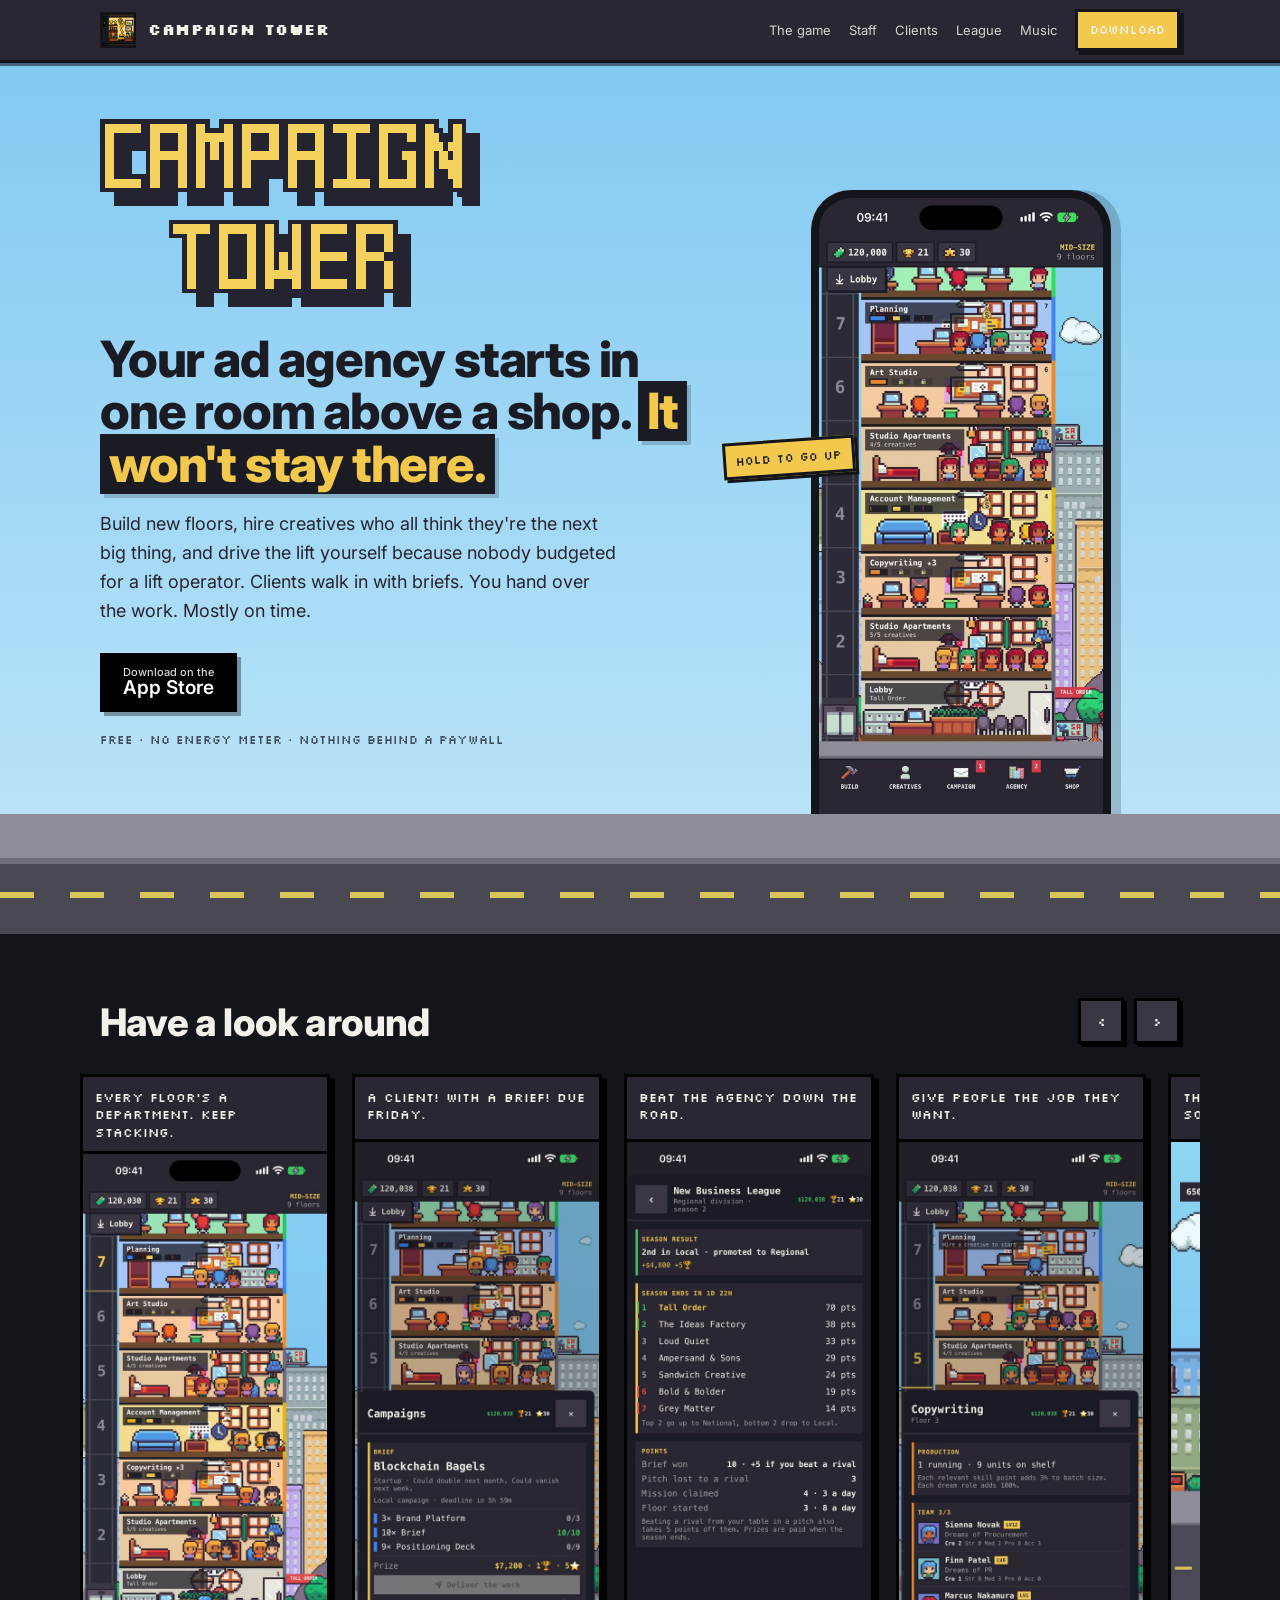
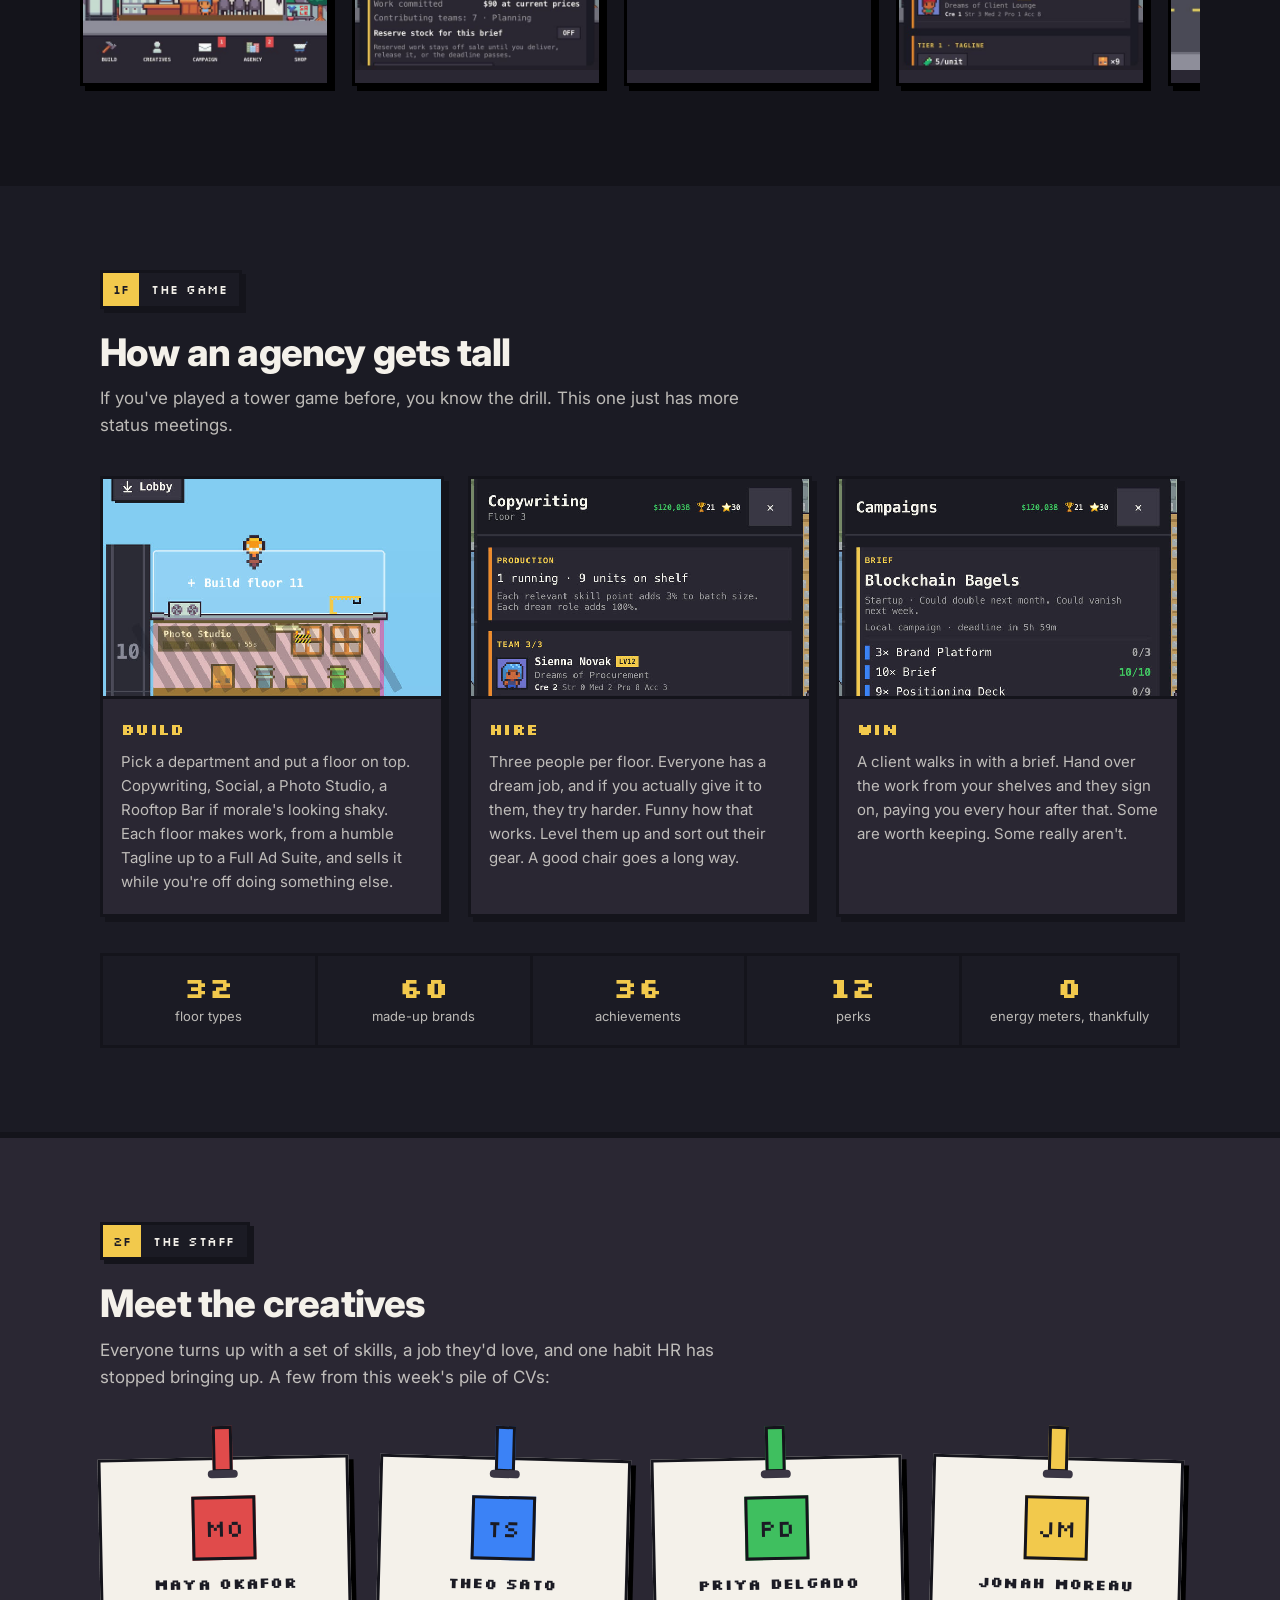
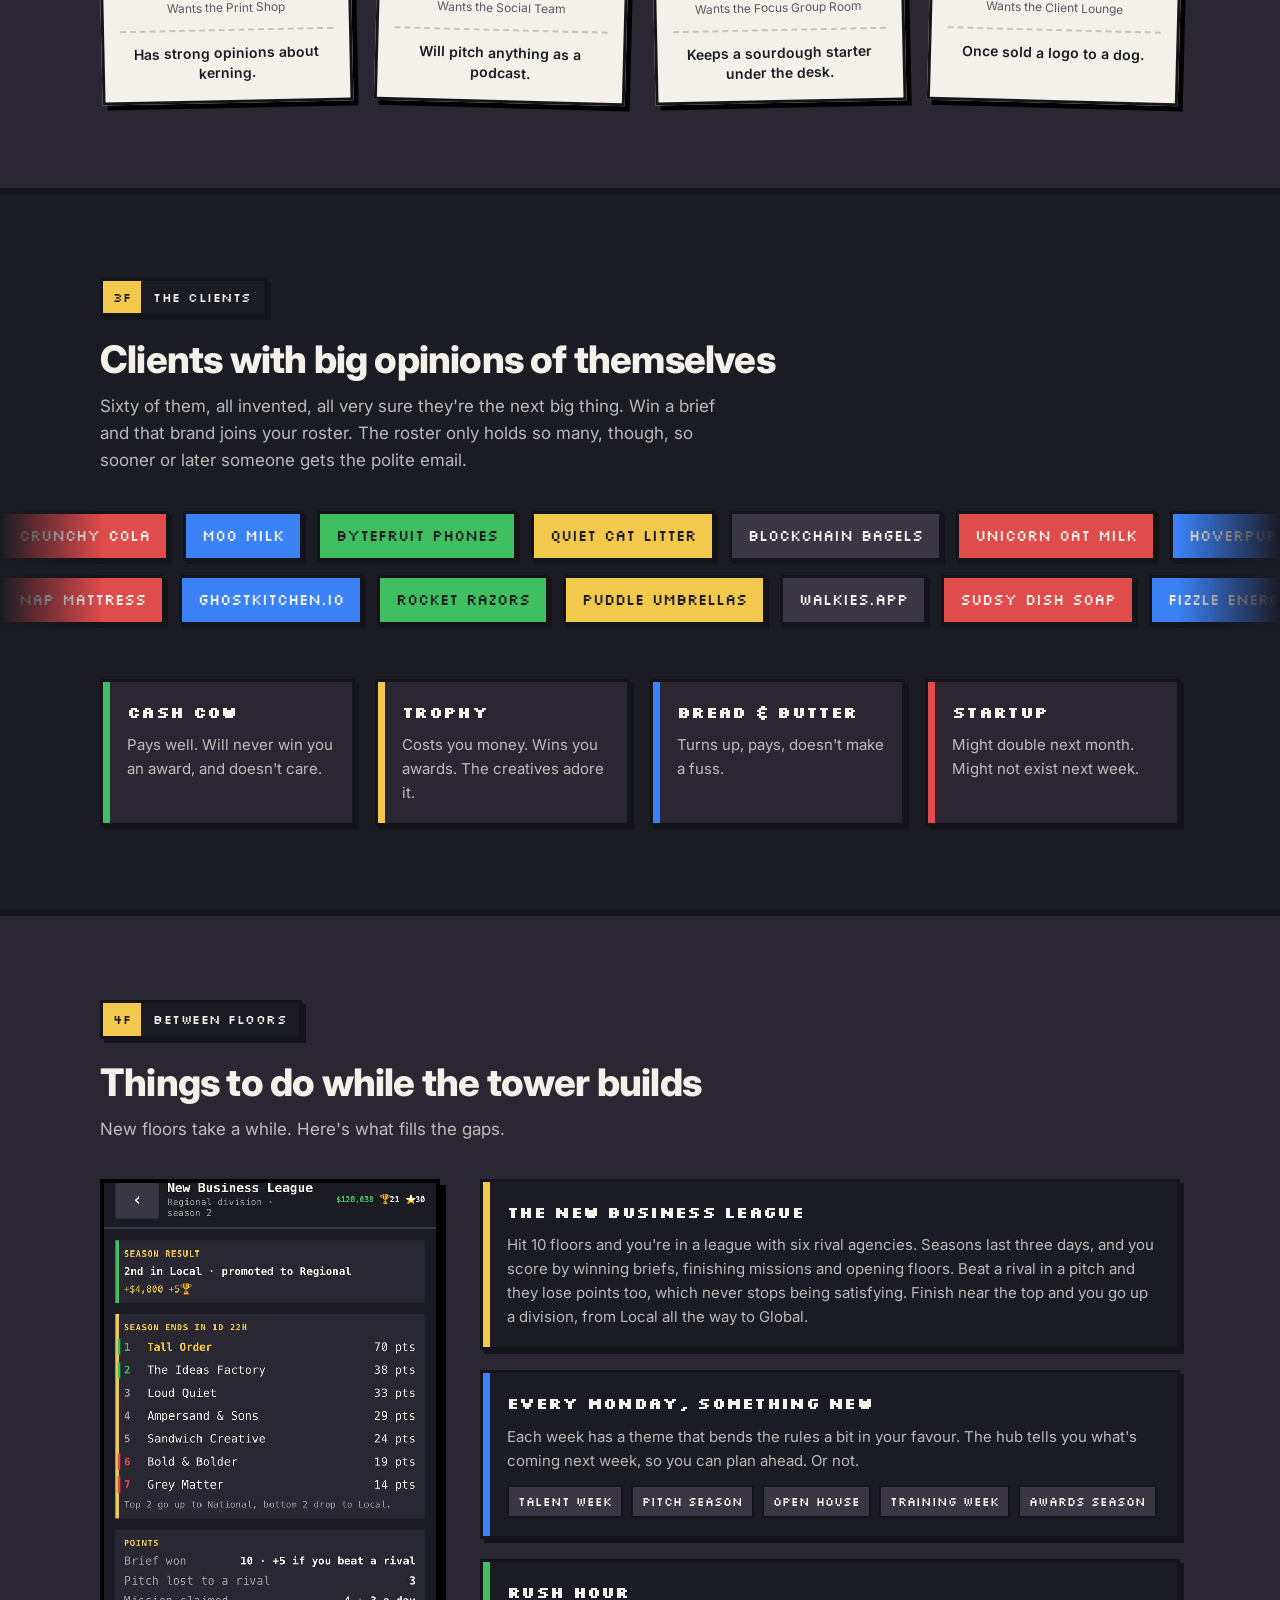
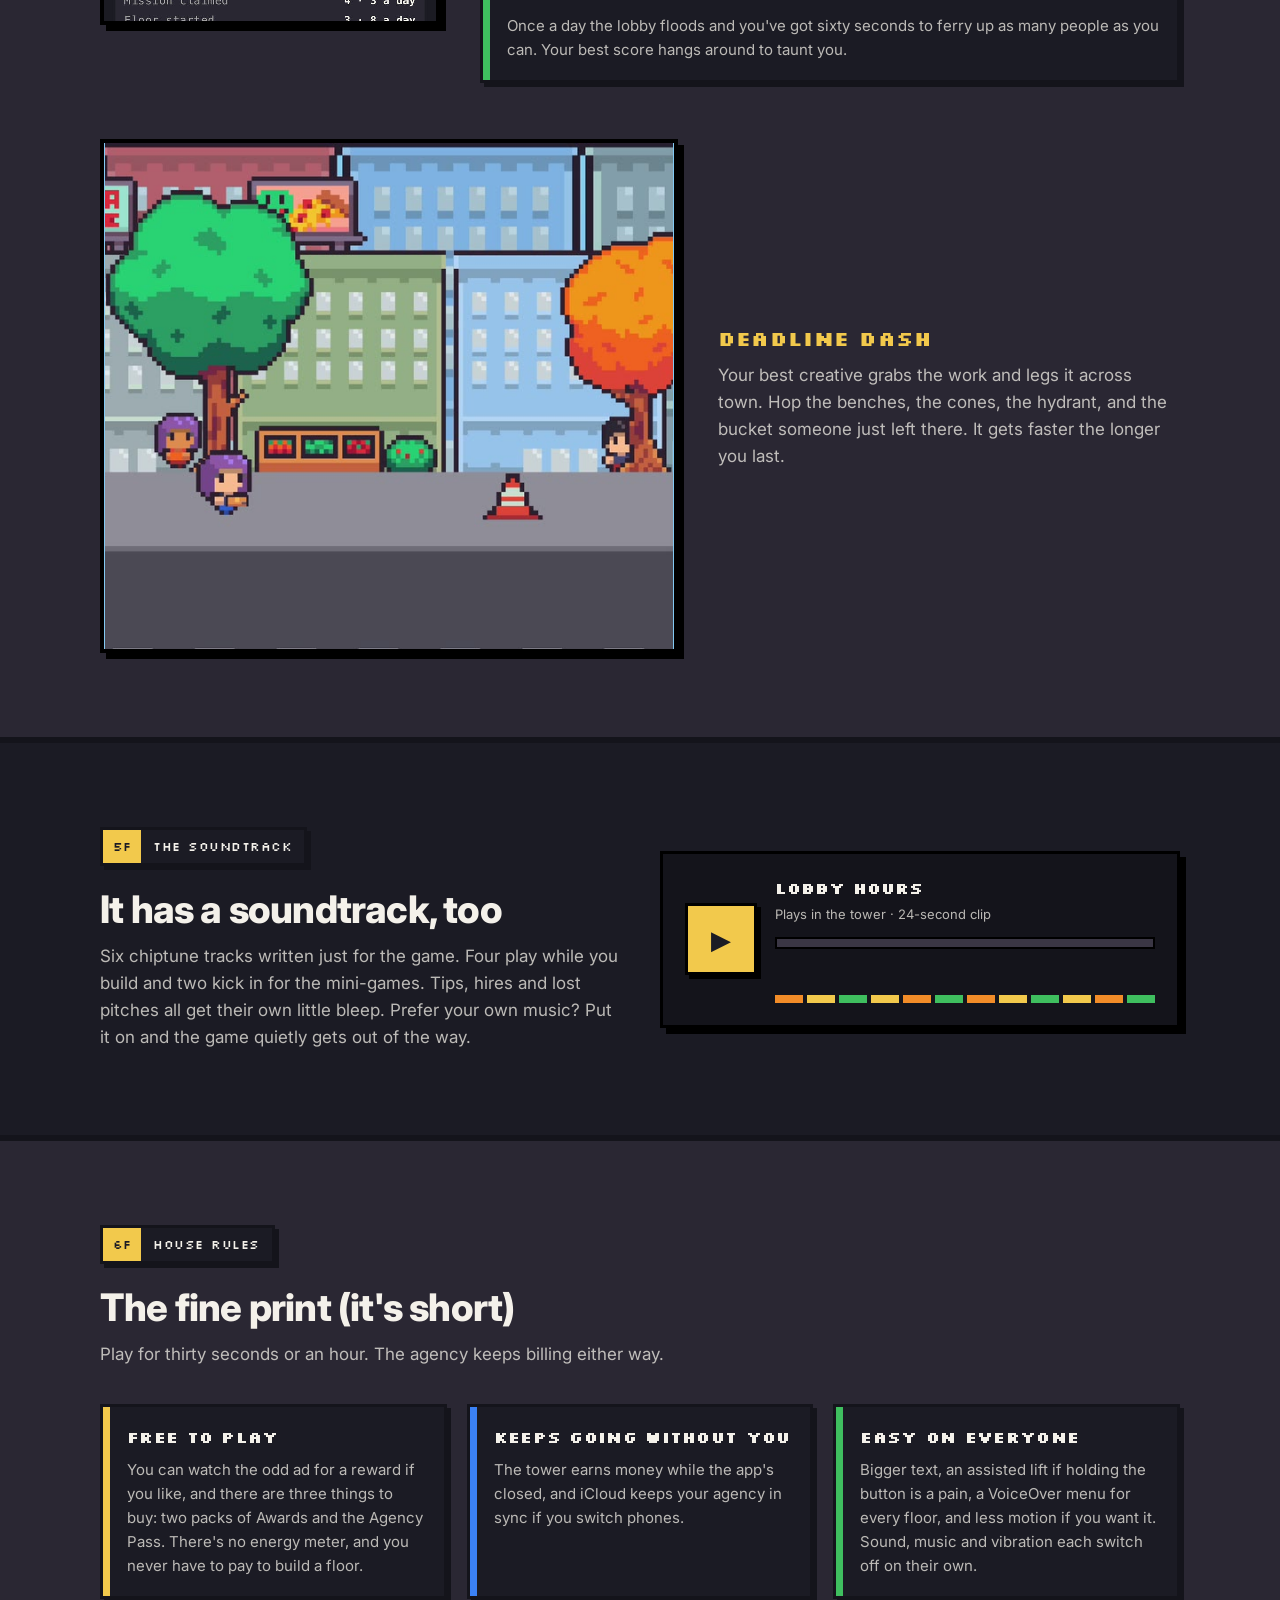
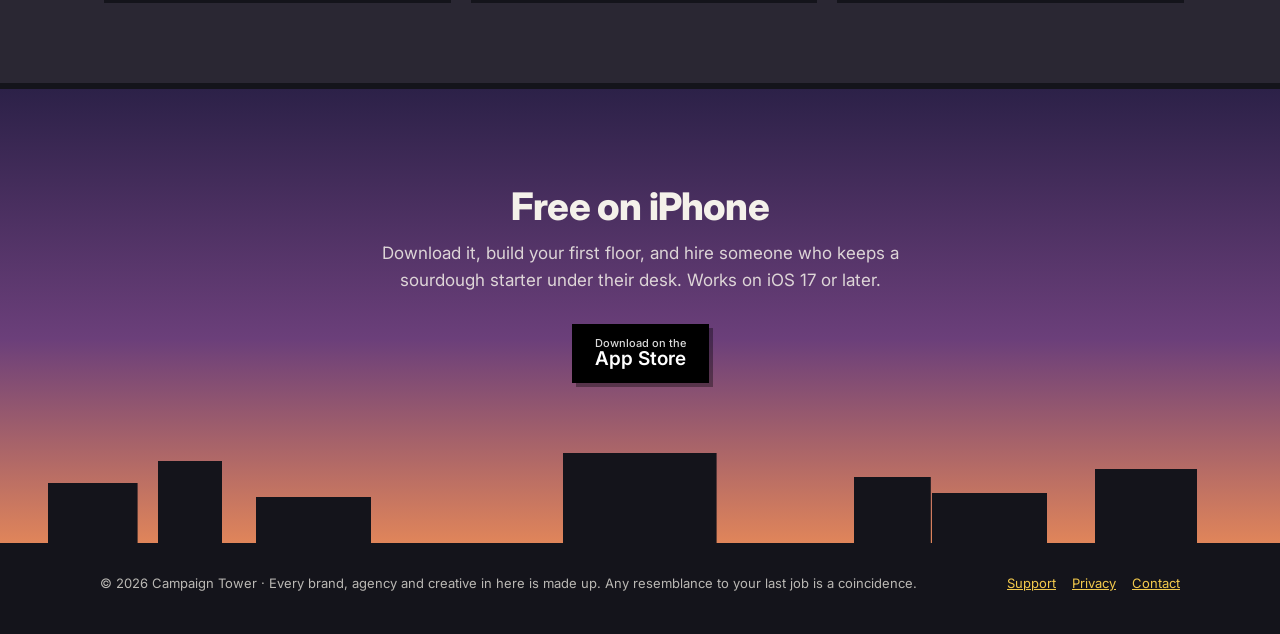
==== index.html @ 8c8f59f3 "Unstretch the League screenshot; plainer closing section Co-Authored-By: Claude Opus 5.5 <noreply@an" ====
<!doctype html>
<html lang="en">
<head>
<meta charset="utf-8">
<meta name="viewport" content="width=device-width,initial-scale=1">
<title>Campaign Tower: build an ad agency one floor at a time</title>
<meta name="description" content="A pixel-art tower game for iPhone. Build an ad agency floor by floor, hire creatives with strange habits, drive the lift yourself and win briefs from sixty made-up brands.">
<link rel="canonical" href="https://njvb.github.io/campaigntower-site/">
<meta property="og:type" content="website">
<meta property="og:url" content="https://njvb.github.io/campaigntower-site/">
<meta property="og:title" content="Campaign Tower">
<meta property="og:description" content="Your ad agency starts in one room above a shop. A pixel-art tower game for iPhone.">
<meta property="og:image" content="https://njvb.github.io/campaigntower-site/img/share.jpg">
<meta property="og:image:width" content="1200">
<meta property="og:image:height" content="630">
<meta name="twitter:card" content="summary_large_image">
<meta name="theme-color" content="#2A2733">
<link rel="icon" href="img/icon.png">
<link rel="apple-touch-icon" href="img/icon.png">
<link rel="preconnect" href="https://fonts.googleapis.com">
<link rel="preconnect" href="https://fonts.gstatic.com" crossorigin>
<link href="https://fonts.googleapis.com/css2?family=Inter:wght@400;600;700;800&family=Silkscreen:wght@400;700&display=swap" rel="stylesheet">
<link rel="stylesheet" href="style.css">
<script>
  // At launch, paste the App Store link here. Every download button uses it.
  window.APP_STORE_URL = "";
</script>
<script type="application/ld+json">
{"@context":"https://schema.org","@type":"SoftwareApplication","name":"Campaign Tower","operatingSystem":"iOS 17 or later","applicationCategory":"GameApplication","offers":{"@type":"Offer","price":"0","priceCurrency":"USD"},"description":"A pixel-art idle game about stacking a one-room startup into a global ad agency."}
</script>
</head>
<body>
<header class="bar"><div class="wrap">
  <img src="img/icon.png" alt="" width="36" height="36"><b>CAMPAIGN TOWER</b>
  <nav aria-label="Sections">
    <a href="#loop">The game</a><a href="#staff">Staff</a><a href="#clients">Clients</a><a href="#league">League</a><a href="#music">Music</a>
    <a class="btn js-store" href="#get">Download</a>
  </nav>
</div></header>

<main>
<section class="hero" aria-labelledby="hero-title">
  <div class="cloud a"></div><div class="cloud b"></div><div class="cloud c"></div>
  <div class="wrap">
    <div class="hero-top">
      <img class="wordmark px" src="img/wordmark.png" alt="Campaign Tower" width="664" height="328">
      <h1 id="hero-title">Your ad agency starts in one room above a shop. <em>It won't stay there.</em></h1>
    </div>
    <div class="phone-wrap">
      <div class="phone">
        <video src="media/lift.mp4" poster="media/lift-poster.jpg" autoplay muted loop playsinline preload="metadata" width="430" height="932" aria-label="Gameplay: a visitor rides the lift up the tower"></video>
      </div>
      <span class="tag">Hold to go up</span>
    </div>
    <div class="hero-cta">
      <p class="lead">Build new floors, hire creatives who all think they're the next big thing, and drive the lift yourself because nobody budgeted for a lift operator. Clients walk in with briefs. You hand over the work. Mostly on time.</p>
      <div class="cta">
        <a class="btn store js-store" href="#get"><small>Download on the</small><span>App Store</span></a>
      </div>
      <p class="note">Free · No energy meter · Nothing behind a paywall</p>
    </div>
  </div>
  <div class="street" aria-hidden="true"></div>
</section>

<section class="tour" aria-labelledby="tour-title">
  <div class="wrap head">
    <h2 id="tour-title">Have a look around</h2>
    <div class="arrows"><button type="button" data-dir="-1" aria-label="Previous screenshots">‹</button><button type="button" data-dir="1" aria-label="Next screenshots">›</button></div>
  </div>
  <div class="track" tabindex="0" aria-label="Screenshots">
    <figure class="card"><p>Every floor's a department. Keep stacking.</p><img src="img/shots/01-tower.jpg" alt="The tower from the lobby up, every floor busy with pixel creatives" width="540" height="1170" loading="lazy"></figure>
    <figure class="card"><p>A client! With a brief! Due Friday.</p><img src="img/shots/02-campaign.jpg" alt="A campaign brief with the work to deliver, the odds and the prize" width="540" height="1170" loading="lazy"></figure>
    <figure class="card"><p>Beat the agency down the road.</p><img src="img/shots/03-league.jpg" alt="The New Business League table, seven agencies in a three-day season" width="540" height="1170" loading="lazy"></figure>
    <figure class="card"><p>Give people the job they want.</p><img src="img/shots/04-floor.jpg" alt="A department floor and its team of three creatives" width="540" height="1170" loading="lazy"></figure>
    <figure class="card"><p>The work has to get there somehow.</p><img src="img/shots/05-dash.jpg" alt="Deadline Dash: a creative running down the high street" width="540" height="1170" loading="lazy"></figure>
    <figure class="card"><p>Something different every week.</p><img src="img/shots/06-agency.jpg" alt="The agency hub with this week's event, perks, missions and mini-games" width="540" height="1170" loading="lazy"></figure>
    <figure class="card"><p>There's always another floor.</p><img src="img/shots/07-top.jpg" alt="The top of the tower with the next floor ready to build" width="540" height="1170" loading="lazy"></figure>
  </div>
</section>

<section class="floor" id="loop" aria-labelledby="loop-title">
  <div class="wrap">
    <div class="plate"><span class="n">1F</span><span class="t">The game</span></div>
    <h2 id="loop-title">How an agency gets tall</h2>
    <p class="intro">If you've played a tower game before, you know the drill. This one just has more status meetings.</p>
    <div class="beats">
      <article class="beat"><img class="px" src="img/build.jpg" alt="The top of the tower, with floor 11 ready to build" width="640" height="570" loading="lazy"><div><h3>Build</h3><p>Pick a department and put a floor on top. Copywriting, Social, a Photo Studio, a Rooftop Bar if morale's looking shaky. Each floor makes work, from a humble Tagline up to a Full Ad Suite, and sells it while you're off doing something else.</p></div></article>
      <article class="beat"><img class="px" src="img/hire.jpg" alt="A department's team of three, each with skills and a dream role" width="640" height="616" loading="lazy"><div><h3>Hire</h3><p>Three people per floor. Everyone has a dream job, and if you actually give it to them, they try harder. Funny how that works. Level them up and sort out their gear. A good chair goes a long way.</p></div></article>
      <article class="beat"><img class="px" src="img/win.jpg" alt="A brief from Blockchain Bagels, with the units needed and the prize" width="640" height="684" loading="lazy"><div><h3>Win</h3><p>A client walks in with a brief. Hand over the work from your shelves and they sign on, paying you every hour after that. Some are worth keeping. Some really aren't.</p></div></article>
    </div>
    <div class="facts">
      <div><b>32</b><span>floor types</span></div>
      <div><b>60</b><span>made-up brands</span></div>
      <div><b>36</b><span>achievements</span></div>
      <div><b>12</b><span>perks</span></div>
      <div><b>0</b><span>energy meters, thankfully</span></div>
    </div>
  </div>
</section>

<section class="floor alt" id="staff" aria-labelledby="staff-title">
  <div class="wrap">
    <div class="plate"><span class="n">2F</span><span class="t">The staff</span></div>
    <h2 id="staff-title">Meet the creatives</h2>
    <p class="intro">Everyone turns up with a set of skills, a job they'd love, and one habit HR has stopped bringing up. A few from this week's pile of CVs:</p>
    <div class="badges">
      <article class="badge" style="--c:var(--red)"><div class="face" aria-hidden="true">MO</div><h3>Maya Okafor</h3><p class="role">Wants the Print Shop</p><p class="quirk">Has strong opinions about kerning.</p></article>
      <article class="badge" style="--c:var(--blue)"><div class="face" aria-hidden="true">TS</div><h3>Theo Sato</h3><p class="role">Wants the Social Team</p><p class="quirk">Will pitch anything as a podcast.</p></article>
      <article class="badge" style="--c:var(--green)"><div class="face" aria-hidden="true">PD</div><h3>Priya Delgado</h3><p class="role">Wants the Focus Group Room</p><p class="quirk">Keeps a sourdough starter under the desk.</p></article>
      <article class="badge" style="--c:var(--gold)"><div class="face" aria-hidden="true">JM</div><h3>Jonah Moreau</h3><p class="role">Wants the Client Lounge</p><p class="quirk">Once sold a logo to a dog.</p></article>
    </div>
  </div>
</section>

<section class="floor" id="clients" aria-labelledby="clients-title">
  <div class="wrap">
    <div class="plate"><span class="n">3F</span><span class="t">The clients</span></div>
    <h2 id="clients-title">Clients with big opinions of themselves</h2>
    <p class="intro">Sixty of them, all invented, all very sure they're the next big thing. Win a brief and that brand joins your roster. The roster only holds so many, though, so sooner or later someone gets the polite email.</p>
  </div>
  <div class="marquee" aria-hidden="true">
    <div class="row"><span>Crunchy Cola</span><span>Moo Milk</span><span>Bytefruit Phones</span><span>Quiet Cat Litter</span><span>Blockchain Bagels</span><span>Unicorn Oat Milk</span><span>Hoverpup Drones</span><span>Grandma's Gravy</span><span>Bark Bank</span><span>Thunder Burger</span><span>Wobble Jelly</span><span>Velour Yachts</span><span>Crunchy Cola</span><span>Moo Milk</span><span>Bytefruit Phones</span><span>Quiet Cat Litter</span><span>Blockchain Bagels</span><span>Unicorn Oat Milk</span><span>Hoverpup Drones</span><span>Grandma's Gravy</span><span>Bark Bank</span><span>Thunder Burger</span><span>Wobble Jelly</span><span>Velour Yachts</span></div>
    <div class="row r2"><span>Nap Mattress</span><span>Ghostkitchen.io</span><span>Rocket Razors</span><span>Puddle Umbrellas</span><span>Walkies.app</span><span>Sudsy Dish Soap</span><span>Fizzle Energy</span><span>Piggy Trust Bank</span><span>Happy Hen Eggs</span><span>Maison Mirage</span><span>Zap Batteries</span><span>Aurum Champagne</span><span>Nap Mattress</span><span>Ghostkitchen.io</span><span>Rocket Razors</span><span>Puddle Umbrellas</span><span>Walkies.app</span><span>Sudsy Dish Soap</span><span>Fizzle Energy</span><span>Piggy Trust Bank</span><span>Happy Hen Eggs</span><span>Maison Mirage</span><span>Zap Batteries</span><span>Aurum Champagne</span></div>
  </div>
  <div class="wrap">
    <div class="roster">
      <div class="panel" style="--accent:var(--green)"><h3>Cash cow</h3><p>Pays well. Will never win you an award, and doesn't care.</p></div>
      <div class="panel" style="--accent:var(--gold)"><h3>Trophy</h3><p>Costs you money. Wins you awards. The creatives adore it.</p></div>
      <div class="panel" style="--accent:var(--blue)"><h3>Bread &amp; butter</h3><p>Turns up, pays, doesn't make a fuss.</p></div>
      <div class="panel" style="--accent:var(--red)"><h3>Startup</h3><p>Might double next month. Might not exist next week.</p></div>
    </div>
  </div>
</section>

<section class="floor alt" id="league" aria-labelledby="league-title">
  <div class="wrap">
    <div class="plate"><span class="n">4F</span><span class="t">Between floors</span></div>
    <h2 id="league-title">Things to do while the tower builds</h2>
    <p class="intro">New floors take a while. Here's what fills the gaps.</p>
    <div class="split">
      <img class="shot px" src="img/league.jpg" alt="The New Business League: your agency top of a seven-agency table" width="640" height="844" loading="lazy">
      <div class="stack">
        <div class="panel" style="--accent:var(--gold)"><h3>The New Business League</h3><p>Hit 10 floors and you're in a league with six rival agencies. Seasons last three days, and you score by winning briefs, finishing missions and opening floors. Beat a rival in a pitch and they lose points too, which never stops being satisfying. Finish near the top and you go up a division, from Local all the way to Global.</p></div>
        <div class="panel" style="--accent:var(--blue)"><h3>Every Monday, something new</h3><p>Each week has a theme that bends the rules a bit in your favour. The hub tells you what's coming next week, so you can plan ahead. Or not.</p>
          <div class="chips"><span>Talent Week</span><span>Pitch Season</span><span>Open House</span><span>Training Week</span><span>Awards Season</span></div></div>
        <div class="panel" style="--accent:var(--green)"><h3>Rush Hour</h3><p>Once a day the lobby floods and you've got sixty seconds to ferry up as many people as you can. Your best score hangs around to taunt you.</p></div>
      </div>
    </div>
    <div class="dash">
      <video src="media/dash.mp4" poster="media/dash-poster.jpg" autoplay muted loop playsinline preload="none" width="640" height="570" aria-label="Deadline Dash: a creative runs down the high street, jumping obstacles"></video>
      <div>
        <h3 style="font-size:20px;color:var(--gold)">Deadline Dash</h3>
        <p class="intro" style="margin-bottom:0">Your best creative grabs the work and legs it across town. Hop the benches, the cones, the hydrant, and the bucket someone just left there. It gets faster the longer you last.</p>
      </div>
    </div>
  </div>
</section>

<section class="floor" id="music" aria-labelledby="music-title">
  <div class="wrap sound">
    <div>
      <div class="plate"><span class="n">5F</span><span class="t">The soundtrack</span></div>
      <h2 id="music-title">It has a soundtrack, too</h2>
      <p class="intro" style="margin-bottom:0">Six chiptune tracks written just for the game. Four play while you build and two kick in for the mini-games. Tips, hires and lost pitches all get their own little bleep. Prefer your own music? Put it on and the game quietly gets out of the way.</p>
    </div>
    <div class="player" id="player">
      <button class="play" type="button" aria-label="Play Lobby Hours">▶</button>
      <div class="meta">
        <b>Lobby Hours</b><small>Plays in the tower · 24-second clip</small>
        <div class="meter" aria-hidden="true"><i></i></div>
        <div class="eq" aria-hidden="true"><i></i><i></i><i></i><i></i><i></i><i></i><i></i><i></i><i></i><i></i><i></i><i></i></div>
      </div>
      <audio src="media/lobby-hours.m4a" preload="none"></audio>
    </div>
  </div>
</section>

<section class="floor alt" aria-labelledby="fair-title">
  <div class="wrap">
    <div class="plate"><span class="n">6F</span><span class="t">House rules</span></div>
    <h2 id="fair-title">The fine print (it's short)</h2>
    <p class="intro">Play for thirty seconds or an hour. The agency keeps billing either way.</p>
    <div class="promises">
      <div class="panel" style="--accent:var(--gold)"><h3>Free to play</h3><p>You can watch the odd ad for a reward if you like, and there are three things to buy: two packs of Awards and the Agency Pass. There's no energy meter, and you never have to pay to build a floor.</p></div>
      <div class="panel" style="--accent:var(--blue)"><h3>Keeps going without you</h3><p>The tower earns money while the app's closed, and iCloud keeps your agency in sync if you switch phones.</p></div>
      <div class="panel" style="--accent:var(--green)"><h3>Easy on everyone</h3><p>Bigger text, an assisted lift if holding the button is a pain, a VoiceOver menu for every floor, and less motion if you want it. Sound, music and vibration each switch off on their own.</p></div>
    </div>
  </div>
</section>

<section class="rooftop" id="get" aria-labelledby="get-title">
  <div class="wrap">
    <h2 id="get-title">Free on iPhone</h2>
    <p>Download it, build your first floor, and hire someone who keeps a sourdough starter under their desk. Works on iOS 17 or later.</p>
    <a class="btn store js-store" href="#get"><small>Download on the</small><span>App Store</span></a>
  </div>
  <div class="skyline" aria-hidden="true"></div>
</section>
</main>

<footer><div class="wrap">
  <span>© <span id="y"></span> Campaign Tower · Every brand, agency and creative in here is made up. Any resemblance to your last job is a coincidence.</span>
  <nav><a href="support.html">Support</a><a href="privacy.html">Privacy</a><a href="mailto:njvanderbyl@gmail.com">Contact</a></nav>
</div></footer>

<script>
document.getElementById('y').textContent = new Date().getFullYear();
if (window.APP_STORE_URL) document.querySelectorAll('.js-store').forEach(a => { a.href = window.APP_STORE_URL; });

// Screenshot carousel arrows
const track = document.querySelector('.track');
document.querySelectorAll('.arrows button').forEach(b => b.addEventListener('click', () => {
  track.scrollBy({ left: Number(b.dataset.dir) * 272 * 2, behavior: 'smooth' });
}));

// Respect reduced motion: no autoplaying video
if (matchMedia('(prefers-reduced-motion: reduce)').matches) {
  document.querySelectorAll('video[autoplay]').forEach(v => { v.removeAttribute('autoplay'); v.pause(); v.controls = true; });
}

// Soundtrack preview
const player = document.getElementById('player');
const audio = player.querySelector('audio');
const btn = player.querySelector('.play');
const bar = player.querySelector('.meter i');
btn.addEventListener('click', () => { audio.paused ? audio.play() : audio.pause(); });
audio.addEventListener('play', () => { player.classList.add('playing'); btn.textContent = '❚❚'; btn.setAttribute('aria-label', 'Pause Lobby Hours'); });
audio.addEventListener('pause', () => { player.classList.remove('playing'); btn.textContent = '▶'; btn.setAttribute('aria-label', 'Play Lobby Hours'); });
audio.addEventListener('ended', () => { bar.style.width = '0'; });
audio.addEventListener('timeupdate', () => { bar.style.width = (audio.currentTime / (audio.duration || 24) * 100) + '%'; });
</script>
</body>
</html>
---- style.css ----
:root{
  --ink:#1B1B24;--ink2:#14141B;--plate:#2A2733;--plate2:#3A3644;--paper:#F4F1EA;--muted:rgba(244,241,234,.74);
  --gold:#F2C94C;--green:#3FBF5F;--red:#E04B4B;--blue:#3B82F6;--orange:#F28C28;--purple:#8B5CF6;--tan:#C89B6A;
  --sky:#82C9F2;--sky2:#C2E7FA;--pave:#8E8C98;--kerb:#6E6E7A;--road:#494853;
  --pixel:"Silkscreen",ui-monospace,Menlo,monospace;
  --sans:"Inter",system-ui,-apple-system,"Segoe UI",Roboto,sans-serif;
}
*{box-sizing:border-box;margin:0;padding:0}
html{scroll-behavior:smooth;scroll-padding-top:70px}
body{font-family:var(--sans);background:var(--ink);color:var(--paper);line-height:1.6;-webkit-font-smoothing:antialiased}
a{color:var(--gold)}
img,video{max-width:100%;height:auto;display:block}
.px{image-rendering:pixelated;image-rendering:crisp-edges}
.wrap{max-width:1120px;margin:0 auto;padding:0 20px}
.sr{position:absolute;width:1px;height:1px;overflow:hidden;clip:rect(0 0 0 0)}

/* Header (shared with privacy/support) */
.bar{position:sticky;top:0;z-index:20;background:var(--plate);border-bottom:3px solid var(--ink2);box-shadow:0 3px 0 rgba(0,0,0,.5)}
.bar .wrap{display:flex;align-items:center;gap:12px;height:60px}
.bar img{width:36px;height:36px;border:2px solid var(--ink2)}
.bar b{font-family:var(--pixel);font-size:15px;letter-spacing:.5px;white-space:nowrap}
.bar nav{margin-left:auto;display:flex;align-items:center;gap:18px;font-size:13px}
.bar nav a{color:var(--paper);text-decoration:none;opacity:.85}.bar nav a:hover{opacity:1;color:var(--gold)}
.bar nav .btn{opacity:1;padding:8px 12px;font-size:12px}

/* Buttons */
.btn{display:inline-flex;align-items:center;gap:10px;font-family:var(--pixel);font-size:15px;color:var(--ink);background:var(--gold);padding:14px 20px;border:3px solid var(--ink2);box-shadow:4px 4px 0 var(--ink2);text-decoration:none;transition:transform .08s,box-shadow .08s;cursor:pointer}
.btn:hover{transform:translate(2px,2px);box-shadow:2px 2px 0 var(--ink2)}
.btn:focus-visible{outline:3px solid var(--paper);outline-offset:3px}
.btn.store{background:#000;color:#fff;font-family:var(--sans);font-weight:600;font-size:15px;line-height:1.1;flex-direction:column;align-items:flex-start;gap:0;padding:10px 20px;border-color:#000;box-shadow:4px 4px 0 rgba(0,0,0,.35)}
.btn.store small{font-size:11px;font-weight:500;opacity:.85}
.btn.store span{font-size:19px}

/* Hero */
.hero{padding:0;position:relative;overflow:hidden;background:linear-gradient(180deg,var(--sky) 0%,var(--sky2) 100%);color:var(--ink)}
.hero .wrap{position:relative;z-index:2;display:grid;grid-template-columns:1.15fr .85fr;grid-template-areas:"top phone" "cta phone";column-gap:48px;align-items:end;padding-top:56px}
.hero-top{grid-area:top;align-self:end}
.hero-cta{grid-area:cta;align-self:start;padding-bottom:64px}
.hero .phone-wrap{grid-area:phone;align-self:end}
.wordmark{width:min(380px,82%);height:auto;margin:0 0 26px}
.hero h1{font-family:var(--sans);font-weight:800;font-size:clamp(30px,4.4vw,50px);line-height:1.05;letter-spacing:-1.2px}
.hero h1 em{font-style:normal;-webkit-box-decoration-break:clone;box-decoration-break:clone;background:var(--ink);color:var(--gold);padding:0 .18em;box-shadow:4px 4px 0 rgba(0,0,0,.18)}
.hero .lead{font-size:18px;margin:20px 0 28px;max-width:520px;color:#26252f}
.hero .cta{display:flex;gap:14px;flex-wrap:wrap;align-items:center}
.hero .note{font-family:var(--pixel);font-size:12px;margin-top:18px;color:rgba(27,27,36,.75)}
.phone{width:300px;margin:0 auto;border:8px solid var(--ink2);border-bottom:none;border-radius:40px 40px 0 0;overflow:hidden;background:#000;box-shadow:10px 0 0 rgba(0,0,0,.18)}
.phone video{width:100%;height:auto;aspect-ratio:430/932}
.phone-wrap{position:relative}
.phone-wrap .tag{position:absolute;left:-18px;top:40%;font-family:var(--pixel);font-size:12px;background:var(--gold);border:3px solid var(--ink2);padding:6px 10px;box-shadow:3px 3px 0 var(--ink2);transform:rotate(-4deg)}
.street{position:relative;z-index:1;height:120px;background:var(--road)}
.street::before{content:"";position:absolute;left:0;right:0;top:0;height:44px;background:var(--pave);border-bottom:6px solid var(--kerb)}
.street::after{content:"";position:absolute;left:0;right:0;top:78px;height:6px;background:repeating-linear-gradient(90deg,#D9C65A 0 34px,transparent 34px 70px)}
/* Pixel clouds: drawn here, not cut from the game */
.cloud{position:absolute;z-index:1;width:12px;height:12px;background:transparent;opacity:.95;animation:drift linear infinite}
.cloud::before{content:"";position:absolute;width:12px;height:12px;background:#fff;box-shadow:
 24px 0 #fff,36px 0 #fff,48px 0 #fff,60px 0 #fff,
 12px 12px #fff,24px 12px #fff,36px 12px #fff,48px 12px #fff,60px 12px #fff,72px 12px #fff,84px 12px #fff,
 0 24px #fff,12px 24px #fff,24px 24px #fff,36px 24px #fff,48px 24px #fff,60px 24px #fff,72px 24px #fff,84px 24px #fff,96px 24px #fff,108px 24px #fff,
 12px 36px #dff1fb,24px 36px #dff1fb,36px 36px #dff1fb,48px 36px #dff1fb,60px 36px #dff1fb,72px 36px #dff1fb,84px 36px #dff1fb,96px 36px #dff1fb}
.cloud.a{top:40px;left:-160px;animation-duration:70s}
.cloud.b{top:150px;left:-160px;animation-duration:95s;animation-delay:-40s;transform:scale(.7)}
.cloud.c{top:90px;left:-160px;animation-duration:120s;animation-delay:-85s;transform:scale(.5)}
@keyframes drift{to{translate:calc(100vw + 320px) 0}}

/* Floors: section headers styled as the game's floor nameplates */
section{padding:84px 0}
.floor{border-top:6px solid var(--ink2)}
.floor.alt{background:var(--plate)}
.plate{display:inline-flex;align-items:stretch;margin-bottom:22px;border:3px solid var(--ink2);box-shadow:4px 4px 0 var(--ink2);background:var(--ink)}
.plate .n{font-family:var(--pixel);font-size:13px;background:var(--gold);color:var(--ink);padding:6px 10px;display:flex;align-items:center}
.plate .t{font-family:var(--pixel);font-size:13px;padding:6px 12px;color:var(--paper);display:flex;align-items:center;letter-spacing:.5px}
h2{font-family:var(--sans);font-weight:800;font-size:clamp(26px,3.4vw,38px);line-height:1.12;letter-spacing:-.8px;margin-bottom:12px;max-width:760px}
h2+p,.intro{color:var(--muted);font-size:17px;max-width:640px;margin-bottom:36px}
h3{font-family:var(--pixel);font-size:16px;font-weight:700;letter-spacing:.3px;margin-bottom:8px}

/* Tour carousel */
.tour{padding:64px 0 72px;background:var(--ink2)}
.tour .head{display:flex;align-items:end;justify-content:space-between;gap:20px;margin-bottom:24px}
.tour h2{margin:0}
.arrows{display:flex;gap:10px}
.arrows button{font-family:var(--pixel);font-size:18px;width:46px;height:46px;background:var(--plate2);color:var(--paper);border:3px solid #000;box-shadow:3px 3px 0 #000;cursor:pointer}
.arrows button:hover{background:var(--gold);color:var(--ink)}
.track{display:grid;grid-auto-flow:column;grid-auto-columns:250px;gap:22px;overflow-x:auto;scroll-snap-type:x mandatory;padding:6px 20px 22px;max-width:1120px;margin:0 auto;scrollbar-color:var(--plate2) transparent}
.card{scroll-snap-align:start;background:var(--plate);border:3px solid #000;box-shadow:5px 5px 0 #000}
.card p{font-family:var(--pixel);font-size:13px;line-height:1.35;padding:12px 12px 10px;min-height:62px;color:var(--paper)}
.card img{width:100%;height:auto;border-top:3px solid #000}

/* The loop */
.beats{display:grid;grid-template-columns:repeat(3,1fr);gap:24px}
.beat{background:var(--plate);border:3px solid var(--ink2);box-shadow:5px 5px 0 var(--ink2);display:flex;flex-direction:column}
.beat img{width:100%;height:220px;object-fit:cover;object-position:top;border-bottom:3px solid var(--ink2)}
.beat div{padding:18px 18px 20px}
.beat h3{color:var(--gold)}
.beat p{color:var(--muted);font-size:15px}
.facts{display:grid;grid-template-columns:repeat(5,1fr);gap:0;margin-top:36px;border:3px solid var(--ink2);background:var(--ink2)}
.facts div{background:var(--ink);padding:16px 10px;text-align:center;border-right:3px solid var(--ink2)}
.facts div:last-child{border-right:0}
.facts b{display:block;font-family:var(--pixel);font-size:28px;color:var(--gold);line-height:1.1}
.facts span{font-size:13px;color:var(--muted)}

/* Staff: lanyard ID badges */
.badges{display:grid;grid-template-columns:repeat(4,1fr);gap:26px;padding-top:30px}
.badge{position:relative;background:var(--paper);color:var(--ink);border:3px solid var(--ink2);box-shadow:5px 5px 0 #000;padding:30px 16px 18px;text-align:center}
.badge::before{content:"";position:absolute;left:50%;top:-34px;width:14px;height:40px;transform:translateX(-50%);background:var(--c,var(--red));border:3px solid var(--ink2)}
.badge::after{content:"";position:absolute;left:50%;top:10px;width:30px;height:8px;transform:translateX(-50%);background:var(--plate2);border-radius:4px}
.badge:nth-child(even){transform:rotate(1.5deg)}.badge:nth-child(odd){transform:rotate(-1.2deg)}
.face{width:64px;height:64px;margin:6px auto 12px;background:var(--c,var(--red));border:3px solid var(--ink2);display:grid;place-items:center;font-family:var(--pixel);font-size:24px;color:var(--ink)}
.badge h3{font-size:15px;margin-bottom:2px}
.badge .role{font-size:12px;color:#5a5866;margin-bottom:12px}
.badge .quirk{font-size:14px;font-weight:600;line-height:1.4;border-top:2px dashed #c9c4b8;padding-top:12px}

/* Clients */
.marquee{overflow:hidden;margin:6px 0 40px;mask-image:linear-gradient(90deg,transparent,#000 8%,#000 92%,transparent)}
.marquee .row{display:flex;gap:14px;width:max-content;animation:scroll 60s linear infinite;margin-bottom:14px}
.marquee .row.r2{animation-duration:75s;animation-direction:reverse}
.marquee span{font-family:var(--pixel);font-size:15px;white-space:nowrap;padding:10px 16px;border:3px solid var(--ink2);box-shadow:3px 3px 0 var(--ink2);background:var(--plate2)}
.marquee span:nth-child(5n+1){background:var(--red)}.marquee span:nth-child(5n+2){background:var(--blue)}
.marquee span:nth-child(5n+3){background:var(--green);color:var(--ink)}.marquee span:nth-child(5n+4){background:var(--gold);color:var(--ink)}
@keyframes scroll{to{transform:translateX(-50%)}}
.roster{display:grid;grid-template-columns:repeat(4,1fr);gap:20px}
.panel{background:var(--plate);border:3px solid var(--ink2);box-shadow:4px 4px 0 var(--ink2);padding:18px 18px 18px 24px;position:relative}
.panel::before{content:"";position:absolute;left:0;top:0;bottom:0;width:7px;background:var(--accent,var(--plate2))}
.floor.alt .panel{background:var(--ink)}
.panel p{color:var(--muted);font-size:15px}

/* Between floors */
.split{display:grid;grid-template-columns:340px 1fr;gap:40px;align-items:start}
.shot{border:4px solid #000;box-shadow:6px 6px 0 #000;background:#000}
.stack{display:grid;gap:20px}
.chips{display:flex;flex-wrap:wrap;gap:8px;margin-top:12px}
.chips span{font-family:var(--pixel);font-size:12px;padding:5px 9px;background:var(--plate2);border:2px solid var(--ink2)}
.dash{margin-top:56px;display:grid;grid-template-columns:1.25fr 1fr;gap:40px;align-items:center}
.dash video{width:100%;height:auto;aspect-ratio:640/570;border:4px solid #000;box-shadow:6px 6px 0 #000;background:#82C9F2}

/* Soundtrack */
.sound{display:grid;grid-template-columns:1fr 1fr;gap:40px;align-items:center}
.player{background:var(--ink2);border:3px solid #000;box-shadow:6px 6px 0 #000;padding:22px;display:flex;gap:18px;align-items:center}
.play{flex:none;width:72px;height:72px;font-family:var(--pixel);font-size:26px;background:var(--gold);color:var(--ink);border:3px solid #000;box-shadow:4px 4px 0 #000;cursor:pointer}
.play:hover{transform:translate(2px,2px);box-shadow:2px 2px 0 #000}
.player .meta{flex:1;min-width:0}
.player b{font-family:var(--pixel);font-size:16px;display:block}
.player small{color:var(--muted);font-size:13px}
.meter{height:12px;margin-top:10px;background:var(--plate2);border:2px solid #000}
.meter i{display:block;height:100%;width:0;background:var(--green)}
.eq{display:flex;gap:4px;height:40px;align-items:end;margin-top:14px}
.eq i{flex:1;background:var(--orange);height:20%;transition:height .12s}
.playing .eq i{animation:eq .6s steps(4) infinite alternate}
.eq i:nth-child(2n){animation-delay:-.2s;background:var(--gold)}.eq i:nth-child(3n){animation-delay:-.4s;background:var(--green)}
@keyframes eq{0%{height:15%}100%{height:95%}}

/* Fair and free */
.promises{display:grid;grid-template-columns:repeat(3,1fr);gap:20px}

/* Rooftop */
.rooftop{background:linear-gradient(180deg,#2C2148 0%,#6B3F7A 55%,#E0855A 100%);text-align:center;padding:96px 0 0;border-top:6px solid var(--ink2)}
.rooftop h2{margin:0 auto 12px}
.rooftop p{color:rgba(244,241,234,.85);margin:0 auto 30px;max-width:560px;font-size:17px}
.rooftop .skyline{margin-top:70px;height:90px;background:
 linear-gradient(var(--ink2),var(--ink2)) 4% 100%/7% 60px no-repeat,
 linear-gradient(var(--ink2),var(--ink2)) 13% 100%/5% 82px no-repeat,
 linear-gradient(var(--ink2),var(--ink2)) 22% 100%/9% 46px no-repeat,
 linear-gradient(var(--ink2),var(--ink2)) 50% 100%/12% 90px no-repeat,
 linear-gradient(var(--ink2),var(--ink2)) 71% 100%/6% 66px no-repeat,
 linear-gradient(var(--ink2),var(--ink2)) 80% 100%/9% 50px no-repeat,
 linear-gradient(var(--ink2),var(--ink2)) 93% 100%/8% 74px no-repeat}

/* Footer (shared) */
footer{padding:30px 0 40px;font-size:13px;color:var(--muted);background:var(--ink2)}
footer .wrap{display:flex;flex-wrap:wrap;gap:18px;align-items:center}
footer nav{margin-left:auto;display:flex;gap:16px}

/* Privacy / support pages */
.doc{max-width:760px;margin:0 auto;padding:50px 20px}
.doc h1{font-family:var(--pixel);font-size:28px;margin-bottom:6px}.doc .meta{color:var(--muted);font-size:13px;margin-bottom:30px}
.doc h2{font-family:var(--pixel);font-size:18px;margin:30px 0 8px;color:var(--gold);letter-spacing:0}.doc p,.doc li{font-size:15px;margin-bottom:10px;color:var(--paper)}.doc ul{padding-left:20px}
.doc .panel{margin:18px 0}

@media (max-width:980px){
  .badges,.roster{grid-template-columns:repeat(2,1fr)}
  .split,.dash,.sound{grid-template-columns:1fr}.split .shot{max-width:360px}
  .beats,.promises{grid-template-columns:1fr 1fr}
}
@media (max-width:760px){
  section{padding:60px 0}
  .hero .wrap{grid-template-columns:1fr;grid-template-areas:"top" "phone" "cta";padding-top:34px}
  .wordmark{width:240px;margin-bottom:18px}
  .hero-cta{padding:26px 0 40px}
  .hero .phone{width:250px;margin-top:24px}
  .phone-wrap .tag{left:4px}
  .beats,.promises,.roster{grid-template-columns:1fr}
  .badges{grid-template-columns:1fr 1fr;gap:20px 14px}
  .badge{padding:26px 10px 14px}.badge .quirk{font-size:13px}
  .facts{grid-template-columns:repeat(2,1fr)}.facts div{border-right:0!important;border-top:3px solid var(--ink2)}.facts div:first-child,.facts div:nth-child(2){border-top:0}
  .facts div:nth-child(odd){border-right:3px solid var(--ink2)!important}
  .facts div:last-child{grid-column:1/-1;border-right:0!important}
  .track{grid-auto-columns:220px}
  .arrows{display:none}
  .bar nav a:not(.btn){display:none}
  .player{flex-direction:row;padding:16px}.play{width:60px;height:60px}
}
@media (prefers-reduced-motion:reduce){
  .cloud,.marquee .row,.playing .eq i{animation:none}
  html{scroll-behavior:auto}
}
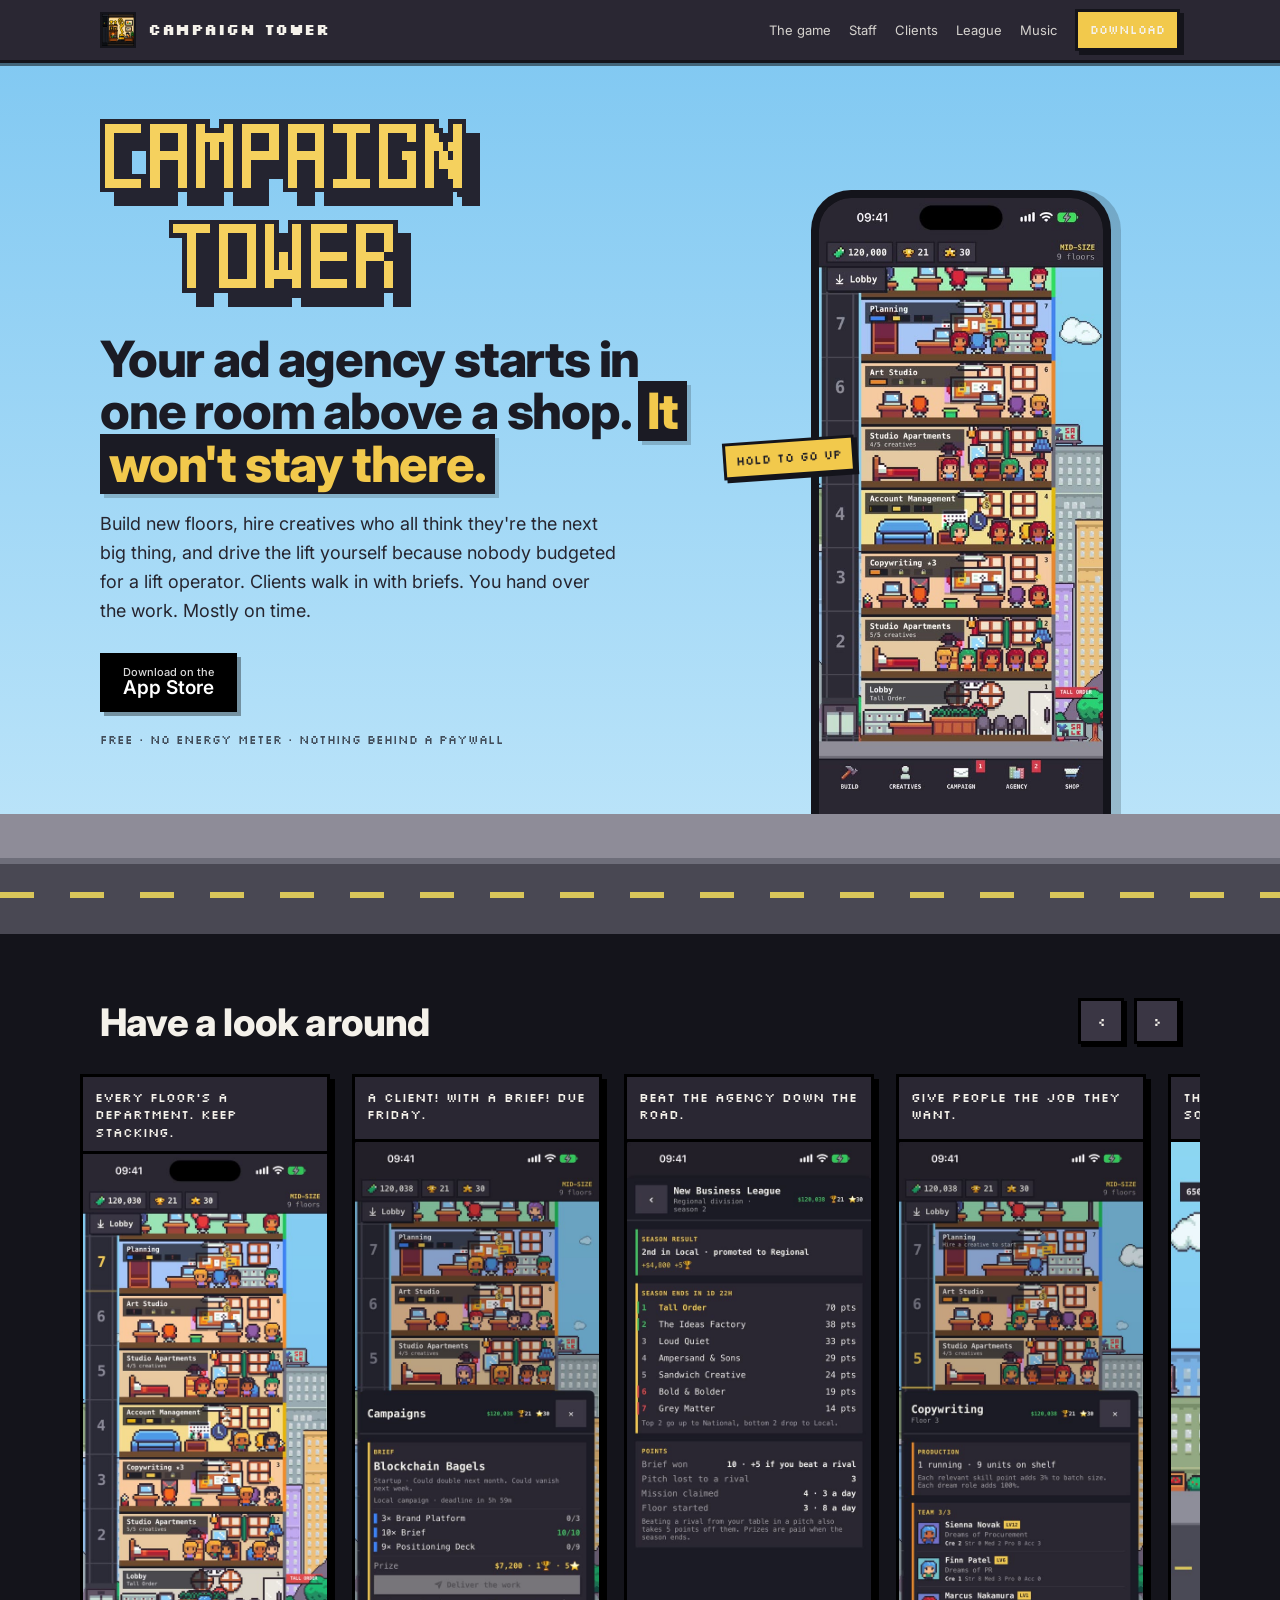
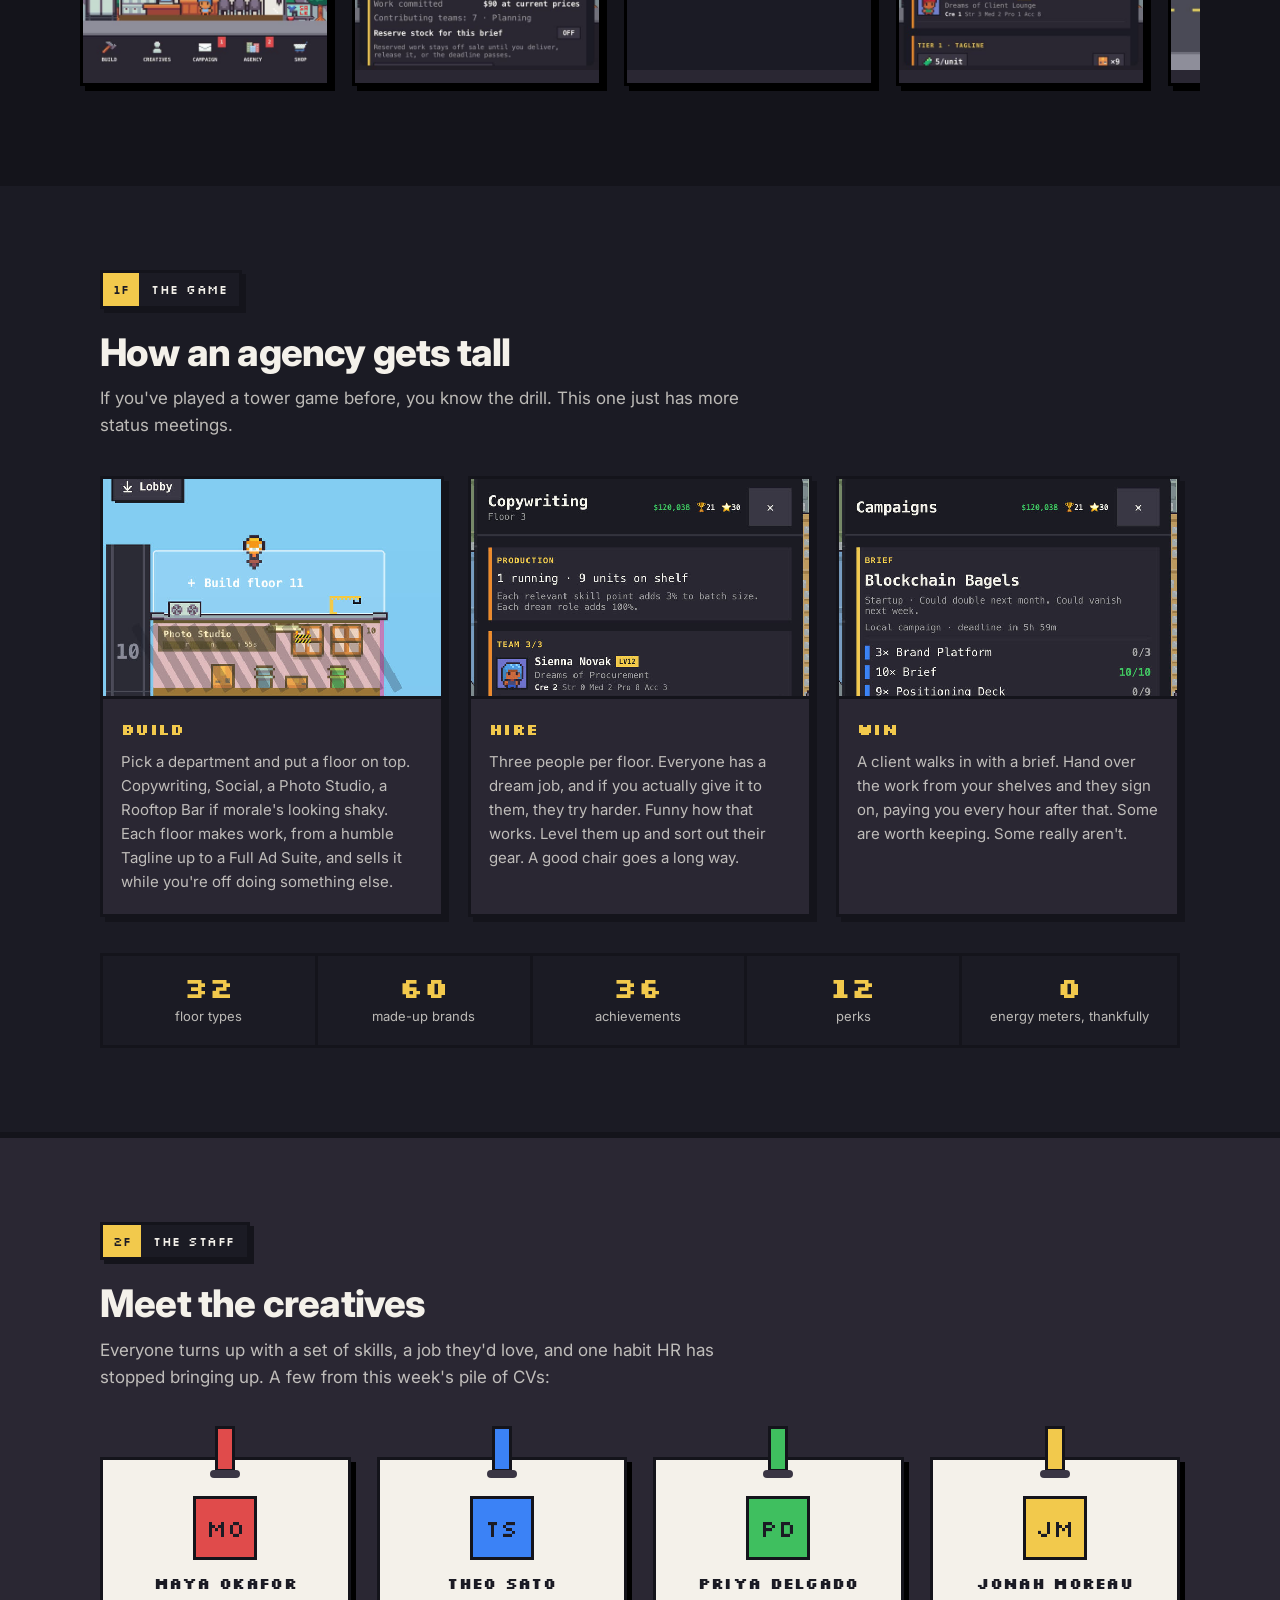
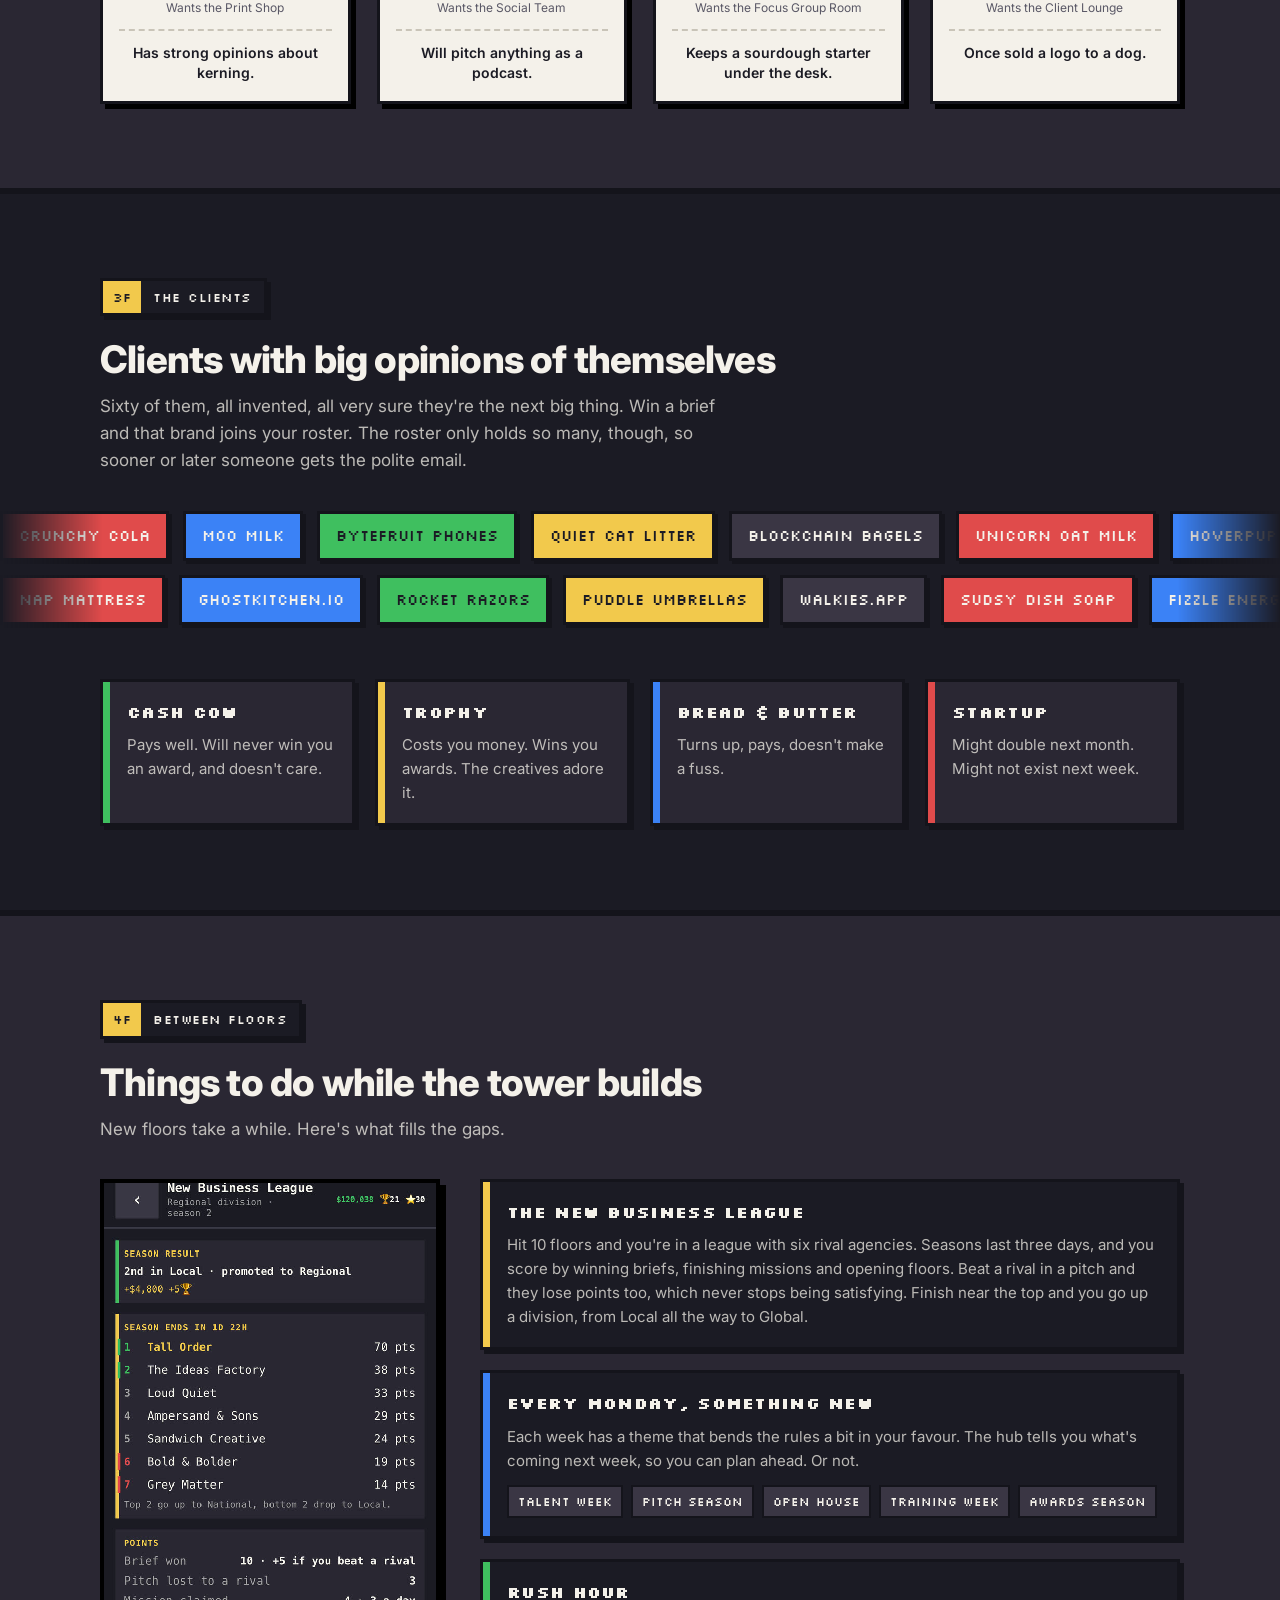
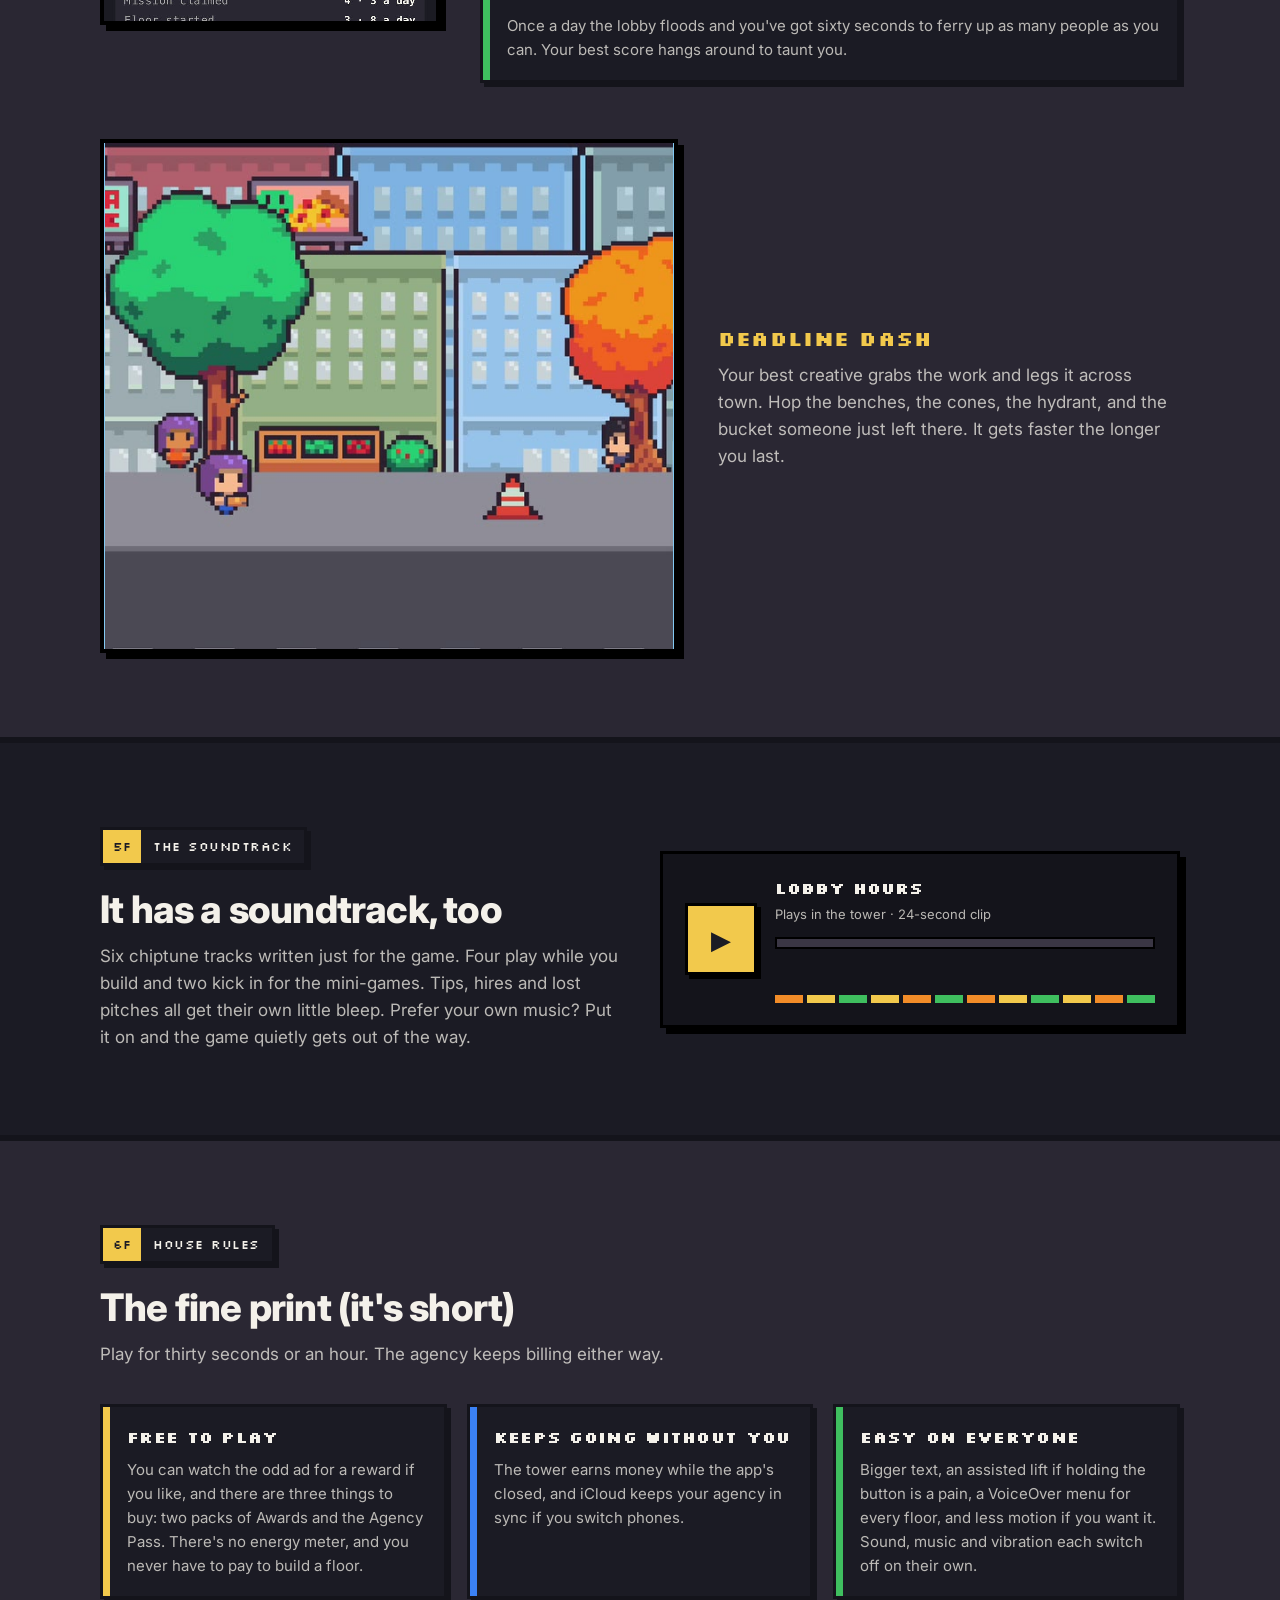
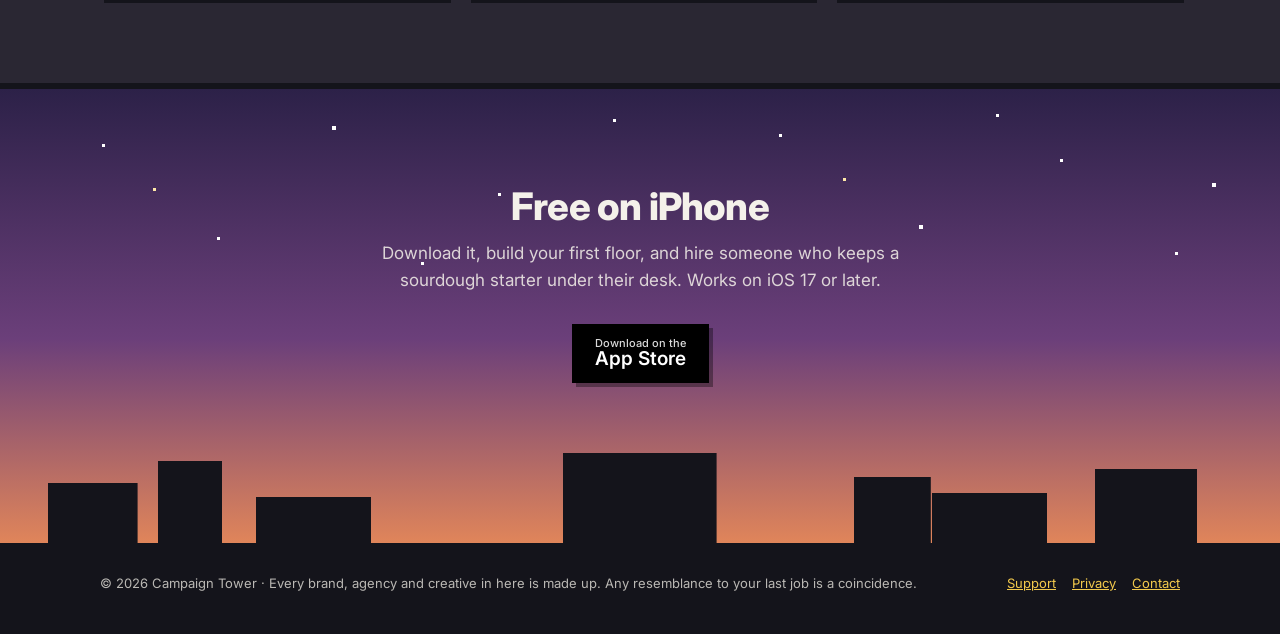
==== commit 48ef2e72: "Add animations to the landing page Co-Authored-By: Claude Opus 5.5 <noreply@anthropic.com>" ====
--- a/index.html
+++ b/index.html
@@ -22,6 +22,7 @@
 <link href="https://fonts.googleapis.com/css2?family=Inter:wght@400;600;700;800&family=Silkscreen:wght@400;700&display=swap" rel="stylesheet">
 <link rel="stylesheet" href="style.css">
 <script>
+  document.documentElement.classList.add('js');
   // At launch, paste the App Store link here. Every download button uses it.
   window.APP_STORE_URL = "";
 </script>
@@ -38,8 +39,10 @@
   </nav>
 </div></header>
 
+<div class="liftbar" aria-hidden="true"><b class="lf">G</b><div class="shaft"><i class="car"></i></div></div>
+
 <main>
-<section class="hero" aria-labelledby="hero-title">
+<section class="hero" data-floor="G" aria-labelledby="hero-title">
   <div class="cloud a"></div><div class="cloud b"></div><div class="cloud c"></div>
   <div class="wrap">
     <div class="hero-top">
@@ -60,10 +63,10 @@
       <p class="note">Free · No energy meter · Nothing behind a paywall</p>
     </div>
   </div>
-  <div class="street" aria-hidden="true"></div>
-</section>
-
-<section class="tour" aria-labelledby="tour-title">
+  <div class="street" aria-hidden="true"><div class="car"></div><div class="car b"></div><div class="car c"></div></div>
+</section>
+
+<section class="tour" data-floor="G" aria-labelledby="tour-title">
   <div class="wrap head">
     <h2 id="tour-title">Have a look around</h2>
     <div class="arrows"><button type="button" data-dir="-1" aria-label="Previous screenshots">‹</button><button type="button" data-dir="1" aria-label="Next screenshots">›</button></div>
@@ -79,7 +82,7 @@
   </div>
 </section>
 
-<section class="floor" id="loop" aria-labelledby="loop-title">
+<section class="floor" id="loop" data-floor="1" aria-labelledby="loop-title">
   <div class="wrap">
     <div class="plate"><span class="n">1F</span><span class="t">The game</span></div>
     <h2 id="loop-title">How an agency gets tall</h2>
@@ -99,7 +102,7 @@
   </div>
 </section>
 
-<section class="floor alt" id="staff" aria-labelledby="staff-title">
+<section class="floor alt" id="staff" data-floor="2" aria-labelledby="staff-title">
   <div class="wrap">
     <div class="plate"><span class="n">2F</span><span class="t">The staff</span></div>
     <h2 id="staff-title">Meet the creatives</h2>
@@ -113,7 +116,7 @@
   </div>
 </section>
 
-<section class="floor" id="clients" aria-labelledby="clients-title">
+<section class="floor" id="clients" data-floor="3" aria-labelledby="clients-title">
   <div class="wrap">
     <div class="plate"><span class="n">3F</span><span class="t">The clients</span></div>
     <h2 id="clients-title">Clients with big opinions of themselves</h2>
@@ -133,7 +136,7 @@
   </div>
 </section>
 
-<section class="floor alt" id="league" aria-labelledby="league-title">
+<section class="floor alt" id="league" data-floor="4" aria-labelledby="league-title">
   <div class="wrap">
     <div class="plate"><span class="n">4F</span><span class="t">Between floors</span></div>
     <h2 id="league-title">Things to do while the tower builds</h2>
@@ -157,7 +160,7 @@
   </div>
 </section>
 
-<section class="floor" id="music" aria-labelledby="music-title">
+<section class="floor" id="music" data-floor="5" aria-labelledby="music-title">
   <div class="wrap sound">
     <div>
       <div class="plate"><span class="n">5F</span><span class="t">The soundtrack</span></div>
@@ -176,7 +179,7 @@
   </div>
 </section>
 
-<section class="floor alt" aria-labelledby="fair-title">
+<section class="floor alt" data-floor="6" aria-labelledby="fair-title">
   <div class="wrap">
     <div class="plate"><span class="n">6F</span><span class="t">House rules</span></div>
     <h2 id="fair-title">The fine print (it's short)</h2>
@@ -229,6 +232,63 @@
 audio.addEventListener('pause', () => { player.classList.remove('playing'); btn.textContent = '▶'; btn.setAttribute('aria-label', 'Play Lobby Hours'); });
 audio.addEventListener('ended', () => { bar.style.width = '0'; });
 audio.addEventListener('timeupdate', () => { bar.style.width = (audio.currentTime / (audio.duration || 24) * 100) + '%'; });
+
+const calm = matchMedia('(prefers-reduced-motion: reduce)').matches;
+
+// Reveal things as they scroll in, staggered within each group
+const revealEls = [...document.querySelectorAll('.plate,.floor h2,.floor .intro,.beat,.facts,.badge,.roster .panel,.split>*,.stack>.panel,.dash>*,.sound>*,.promises .panel,.tour .card,#get .wrap>*')];
+const counts = new Map();
+revealEls.forEach(el => {
+  const i = counts.get(el.parentElement) || 0;
+  counts.set(el.parentElement, i + 1);
+  el.style.setProperty('--d', (i * 0.09).toFixed(2) + 's');
+});
+const countUp = box => box.querySelectorAll('b').forEach(b => {
+  const n = Number(b.textContent);
+  if (!n || calm) return;
+  const t0 = performance.now();
+  const tick = t => {
+    const k = Math.min(1, (t - t0) / 1200);
+    b.textContent = Math.round(n * (1 - Math.pow(1 - k, 3)));
+    if (k < 1) requestAnimationFrame(tick);
+  };
+  b.textContent = '0';
+  requestAnimationFrame(tick);
+});
+if ('IntersectionObserver' in window && !calm) {
+  const io = new IntersectionObserver(entries => entries.forEach(e => {
+    if (!e.isIntersecting) return;
+    e.target.classList.add('in');
+    if (e.target.classList.contains('facts')) countUp(e.target);
+    io.unobserve(e.target);
+  }), { rootMargin: '0px 0px -8% 0px', threshold: 0.12 });
+  revealEls.forEach(el => io.observe(el));
+} else {
+  revealEls.forEach(el => el.classList.add('in'));
+}
+
+// The lift at the side climbs as you scroll, and shows which floor you're on
+const liftbar = document.querySelector('.liftbar');
+const floorLabel = liftbar.querySelector('.lf');
+const floors = [...document.querySelectorAll('[data-floor]')];
+let shownFloor = 'G', ticking = false;
+const updateLift = () => {
+  ticking = false;
+  const max = document.documentElement.scrollHeight - innerHeight;
+  liftbar.style.setProperty('--p', max > 0 ? (scrollY / max).toFixed(4) : 0);
+  liftbar.classList.toggle('show', scrollY > innerHeight * 0.6);
+  let f = 'G';
+  for (const s of floors) if (s.getBoundingClientRect().top < innerHeight * 0.5) f = s.dataset.floor;
+  if (f !== shownFloor) {
+    shownFloor = f;
+    floorLabel.textContent = f;
+    floorLabel.classList.remove('ding');
+    void floorLabel.offsetWidth;
+    floorLabel.classList.add('ding');
+  }
+};
+addEventListener('scroll', () => { if (!ticking) { ticking = true; requestAnimationFrame(updateLift); } }, { passive: true });
+updateLift();
 </script>
 </body>
 </html>
--- a/style.css
+++ b/style.css
@@ -103,7 +103,9 @@
 .badge{position:relative;background:var(--paper);color:var(--ink);border:3px solid var(--ink2);box-shadow:5px 5px 0 #000;padding:30px 16px 18px;text-align:center}
 .badge::before{content:"";position:absolute;left:50%;top:-34px;width:14px;height:40px;transform:translateX(-50%);background:var(--c,var(--red));border:3px solid var(--ink2)}
 .badge::after{content:"";position:absolute;left:50%;top:10px;width:30px;height:8px;transform:translateX(-50%);background:var(--plate2);border-radius:4px}
-.badge:nth-child(even){transform:rotate(1.5deg)}.badge:nth-child(odd){transform:rotate(-1.2deg)}
+.badge{--r:-1.4deg;transform-origin:50% -34px;animation:swing 4.5s ease-in-out infinite alternate}
+.badge:nth-child(even){--r:1.6deg;animation-delay:-1.8s;animation-duration:5.2s}
+.badge:hover{animation-duration:.7s}
 .face{width:64px;height:64px;margin:6px auto 12px;background:var(--c,var(--red));border:3px solid var(--ink2);display:grid;place-items:center;font-family:var(--pixel);font-size:24px;color:var(--ink)}
 .badge h3{font-size:15px;margin-bottom:2px}
 .badge .role{font-size:12px;color:#5a5866;margin-bottom:12px}
@@ -198,7 +200,85 @@
   .bar nav a:not(.btn){display:none}
   .player{flex-direction:row;padding:16px}.play{width:60px;height:60px}
 }
+/* ---------- Motion ---------- */
+@keyframes swing{from{transform:rotate(var(--r))}to{transform:rotate(calc(var(--r) * -1))}}
+@keyframes drop{from{opacity:0;transform:translateY(-46px) scale(.96)}}
+@keyframes rise{from{opacity:0;transform:translateY(26px)}}
+@keyframes rise-big{from{opacity:0;transform:translateY(160px)}}
+@keyframes wipe{to{background-size:100% 100%;color:var(--gold)}}
+@keyframes pop{from{transform:rotate(-4deg) scale(0)}to{transform:rotate(-4deg) scale(1)}}
+@keyframes nudge{0%,100%{transform:rotate(-4deg)}50%{transform:rotate(-1deg) translateY(-4px)}}
+@keyframes drive{to{translate:calc(100vw + 200px) 0}}
+@keyframes drive-back{to{translate:calc(-100vw - 200px) 0}}
+@keyframes ding{0%,100%{background:var(--gold)}50%{background:#fff}}
+@keyframes shine{0%{left:-60%}22%,100%{left:140%}}
+@keyframes twinkle{from{opacity:.35}to{opacity:1}}
+
+/* Hero entrance */
+html.js .wordmark{animation:drop .9s cubic-bezier(.34,1.56,.64,1) both}
+html.js .hero h1{animation:rise .8s .15s cubic-bezier(.2,.7,.2,1) both}
+html.js .hero h1 em{background:linear-gradient(var(--ink),var(--ink)) no-repeat 0 0/0% 100%;color:var(--ink);animation:wipe .7s 1s cubic-bezier(.7,0,.2,1) forwards}
+html.js .hero-cta{animation:rise .8s .35s cubic-bezier(.2,.7,.2,1) both}
+html.js .phone-wrap{animation:rise-big 1.1s .2s cubic-bezier(.2,.8,.2,1) both}
+html.js .phone-wrap .tag{animation:pop .5s 1.4s cubic-bezier(.34,1.56,.64,1) both,nudge 3.2s 2s ease-in-out infinite}
+
+/* Traffic on the high street (drawn here, not cut from the game) */
+.street .car{position:absolute;top:63px;left:-90px;width:46px;height:13px;background:var(--red);border:3px solid var(--ink2);animation:drive 11s linear infinite}
+.street .car::before{content:"";position:absolute;left:8px;top:-12px;width:22px;height:12px;background:var(--red);border:3px solid var(--ink2);border-bottom:0;box-shadow:inset 0 0 0 3px #9fd8f5;box-sizing:border-box}
+.street .car::after{content:"";position:absolute;bottom:-8px;left:4px;width:9px;height:9px;background:#111;box-shadow:24px 0 #111}
+.street .car.b{top:101px;left:auto;right:-90px;background:var(--blue);animation:drive-back 14s 3s linear infinite}
+.street .car.b::before{background:var(--blue);left:14px}
+.street .car.c{background:var(--gold);animation-duration:17s;animation-delay:-8s}
+.street .car.c::before{background:var(--gold)}
+
+/* Scroll reveals */
+html.js :is(.plate,.floor h2,.floor .intro,.beat,.facts,.roster .panel,.split>*,.stack>.panel,.dash>*,.sound>*,.promises .panel,.tour .card,#get .wrap>*){opacity:0;translate:0 34px;transition:opacity .8s cubic-bezier(.2,.7,.2,1) var(--d,0s),translate .8s cubic-bezier(.2,.7,.2,1) var(--d,0s)}
+html.js .badge{opacity:0;translate:0 -60px;transition:opacity .5s var(--d,0s),translate .9s cubic-bezier(.34,1.56,.64,1) var(--d,0s)}
+html.js .in{opacity:1!important;translate:0 0!important}
+.plate.in .n{animation:ding .3s .5s steps(1) 3}
+
+/* Lift progress indicator */
+.liftbar{position:fixed;right:18px;top:50%;z-index:15;display:flex;flex-direction:column;align-items:center;gap:8px;translate:0 -50%;opacity:0;pointer-events:none;transition:opacity .4s}
+.liftbar.show{opacity:1}
+.liftbar .lf{font-family:var(--pixel);font-size:14px;background:var(--gold);color:var(--ink);border:3px solid #000;min-width:42px;text-align:center;padding:4px 6px;box-shadow:3px 3px 0 #000}
+.liftbar .lf.ding{animation:ding .25s steps(1) 3}
+.liftbar .shaft{position:relative;width:28px;height:200px;background:var(--plate) repeating-linear-gradient(0deg,transparent 0 30px,rgba(0,0,0,.45) 30px 33px);border:3px solid #000;box-shadow:3px 3px 0 #000}
+.liftbar .car{position:absolute;left:2px;right:2px;bottom:2px;height:26px;background:var(--gold);border:2px solid #000;box-shadow:inset 0 -8px 0 #c79a2a;translate:0 calc(var(--p,0) * -164px);transition:translate .15s linear}
+.liftbar .car::before{content:"";position:absolute;left:4px;right:4px;top:3px;height:7px;background:#2a2733}
+@media (max-width:1100px){.liftbar{display:none}}
+
+/* Hover and ambient touches */
+.btn.store{position:relative;overflow:hidden}
+.btn.store::after{content:"";position:absolute;top:0;bottom:0;left:-60%;width:40%;background:linear-gradient(100deg,transparent,rgba(255,255,255,.35),transparent);animation:shine 5s 2.5s infinite}
+.card{transition:transform .25s cubic-bezier(.2,.7,.2,1),box-shadow .25s}
+.card:hover{transform:translateY(-8px) rotate(-1deg);box-shadow:9px 14px 0 #000}
+.beat{overflow:hidden;transition:transform .25s,box-shadow .25s}
+.beat img{transition:transform .6s cubic-bezier(.2,.7,.2,1)}
+.beat:hover{transform:translateY(-6px);box-shadow:8px 11px 0 var(--ink2)}
+.beat:hover img{transform:scale(1.06)}
+.panel{transition:transform .2s,box-shadow .2s}
+.panel:hover{transform:translate(-3px,-3px);box-shadow:7px 7px 0 var(--ink2)}
+.marquee:hover .row{animation-play-state:paused}
+.marquee span{transition:transform .2s}
+.marquee span:hover{transform:translateY(-4px) rotate(-2deg)}
+.shot{transition:transform .3s}
+.split .shot:hover{transform:rotate(-1.2deg) scale(1.02)}
+.rooftop{position:relative;overflow:hidden}
+.rooftop::before{content:"";position:absolute;inset:0 0 45% 0;pointer-events:none;animation:twinkle 1.6s steps(2) infinite alternate;background:
+ linear-gradient(#fff,#fff) 8% 22%/3px 3px no-repeat,linear-gradient(#fff,#fff) 17% 60%/3px 3px no-repeat,
+ linear-gradient(#fff,#fff) 26% 15%/4px 4px no-repeat,linear-gradient(#fff,#fff) 39% 42%/3px 3px no-repeat,
+ linear-gradient(#fff,#fff) 61% 18%/3px 3px no-repeat,linear-gradient(#fff,#fff) 72% 55%/4px 4px no-repeat,
+ linear-gradient(#fff,#fff) 83% 28%/3px 3px no-repeat,linear-gradient(#fff,#fff) 92% 66%/3px 3px no-repeat}
+.rooftop::after{content:"";position:absolute;inset:0 0 45% 0;pointer-events:none;animation:twinkle 2.3s steps(2) infinite alternate-reverse;background:
+ linear-gradient(#ffe9a8,#ffe9a8) 12% 40%/3px 3px no-repeat,linear-gradient(#fff,#fff) 33% 70%/3px 3px no-repeat,
+ linear-gradient(#fff,#fff) 48% 12%/3px 3px no-repeat,linear-gradient(#ffe9a8,#ffe9a8) 66% 36%/3px 3px no-repeat,
+ linear-gradient(#fff,#fff) 78% 10%/3px 3px no-repeat,linear-gradient(#fff,#fff) 95% 38%/4px 4px no-repeat}
+.rooftop .wrap{position:relative;z-index:1}
+
 @media (prefers-reduced-motion:reduce){
-  .cloud,.marquee .row,.playing .eq i{animation:none}
+  *,*::before,*::after{animation:none!important;transition:none!important}
   html{scroll-behavior:auto}
-}
+  html.js :is(.plate,.floor h2,.floor .intro,.beat,.facts,.badge,.roster .panel,.split>*,.stack>.panel,.dash>*,.sound>*,.promises .panel,.tour .card,#get .wrap>*){opacity:1;translate:none}
+  html.js .hero h1 em{background-size:100% 100%;color:var(--gold)}
+  .street .car{display:none}
+}
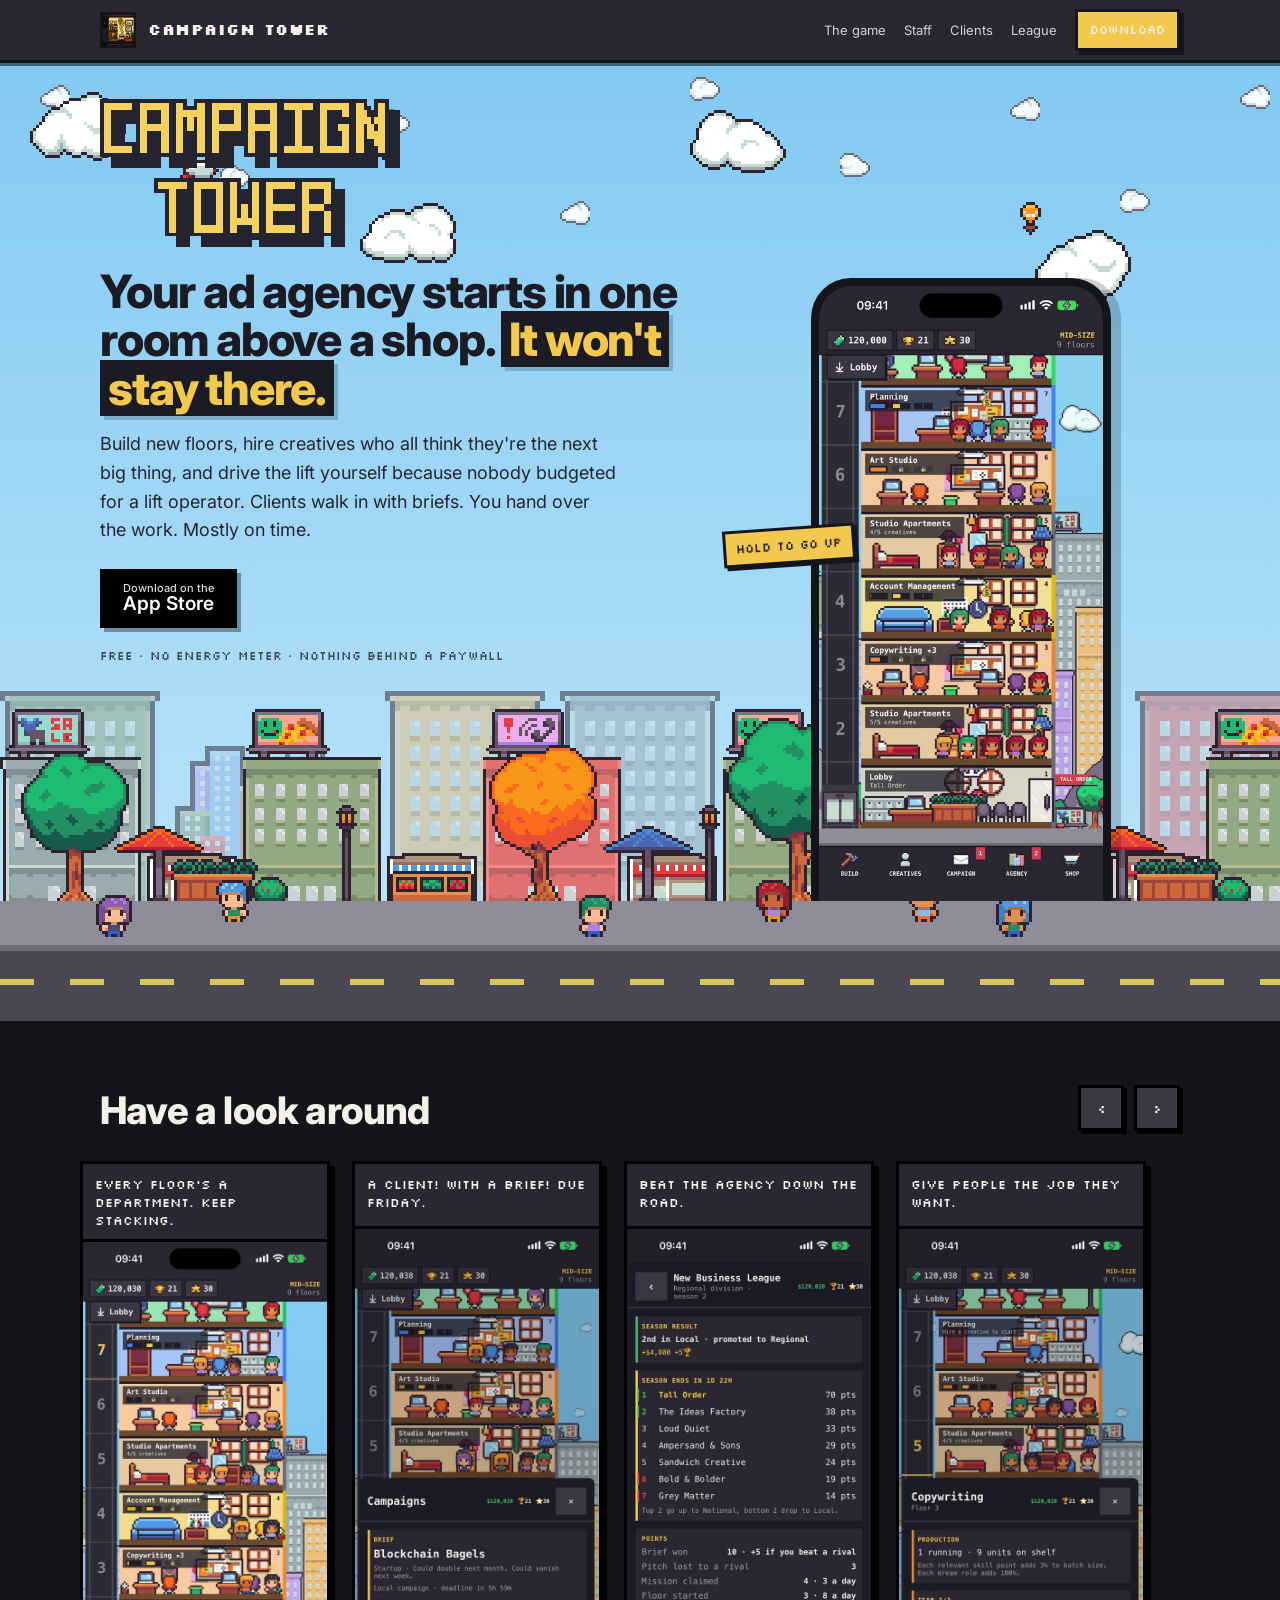
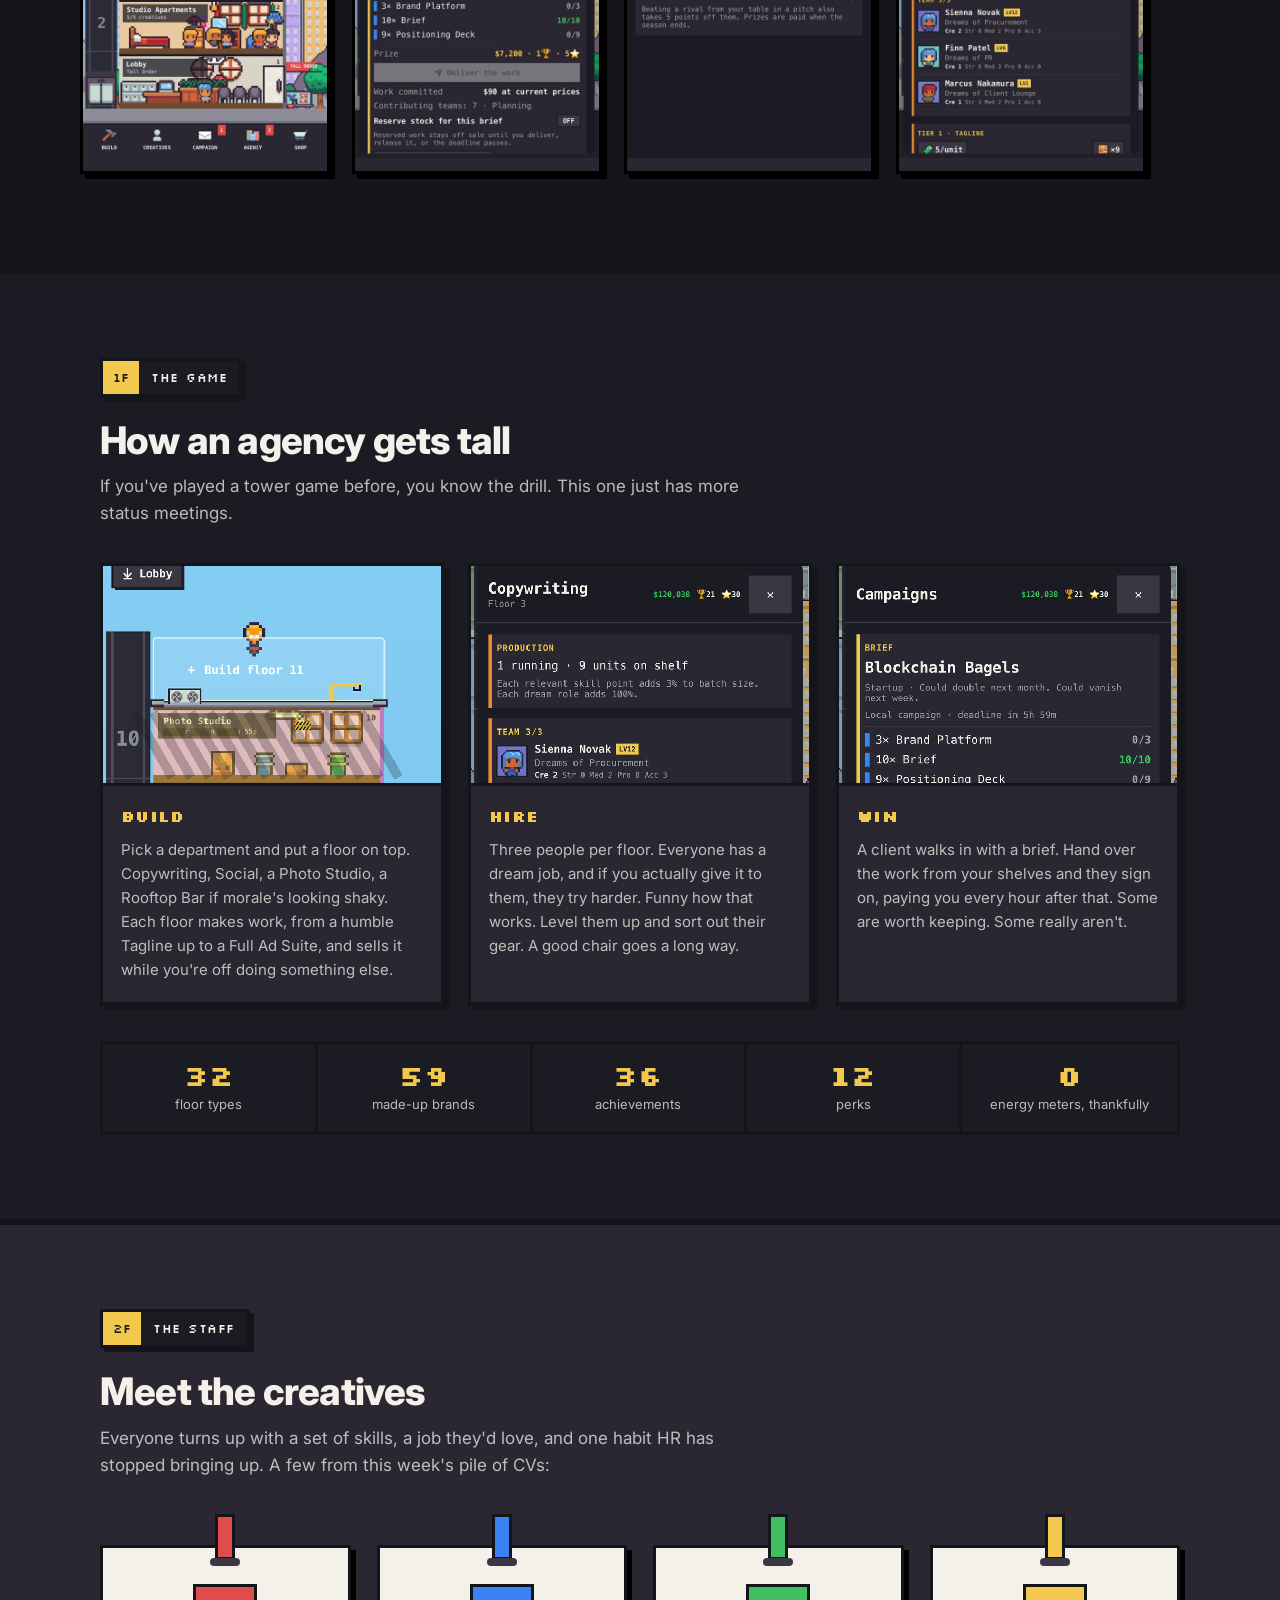
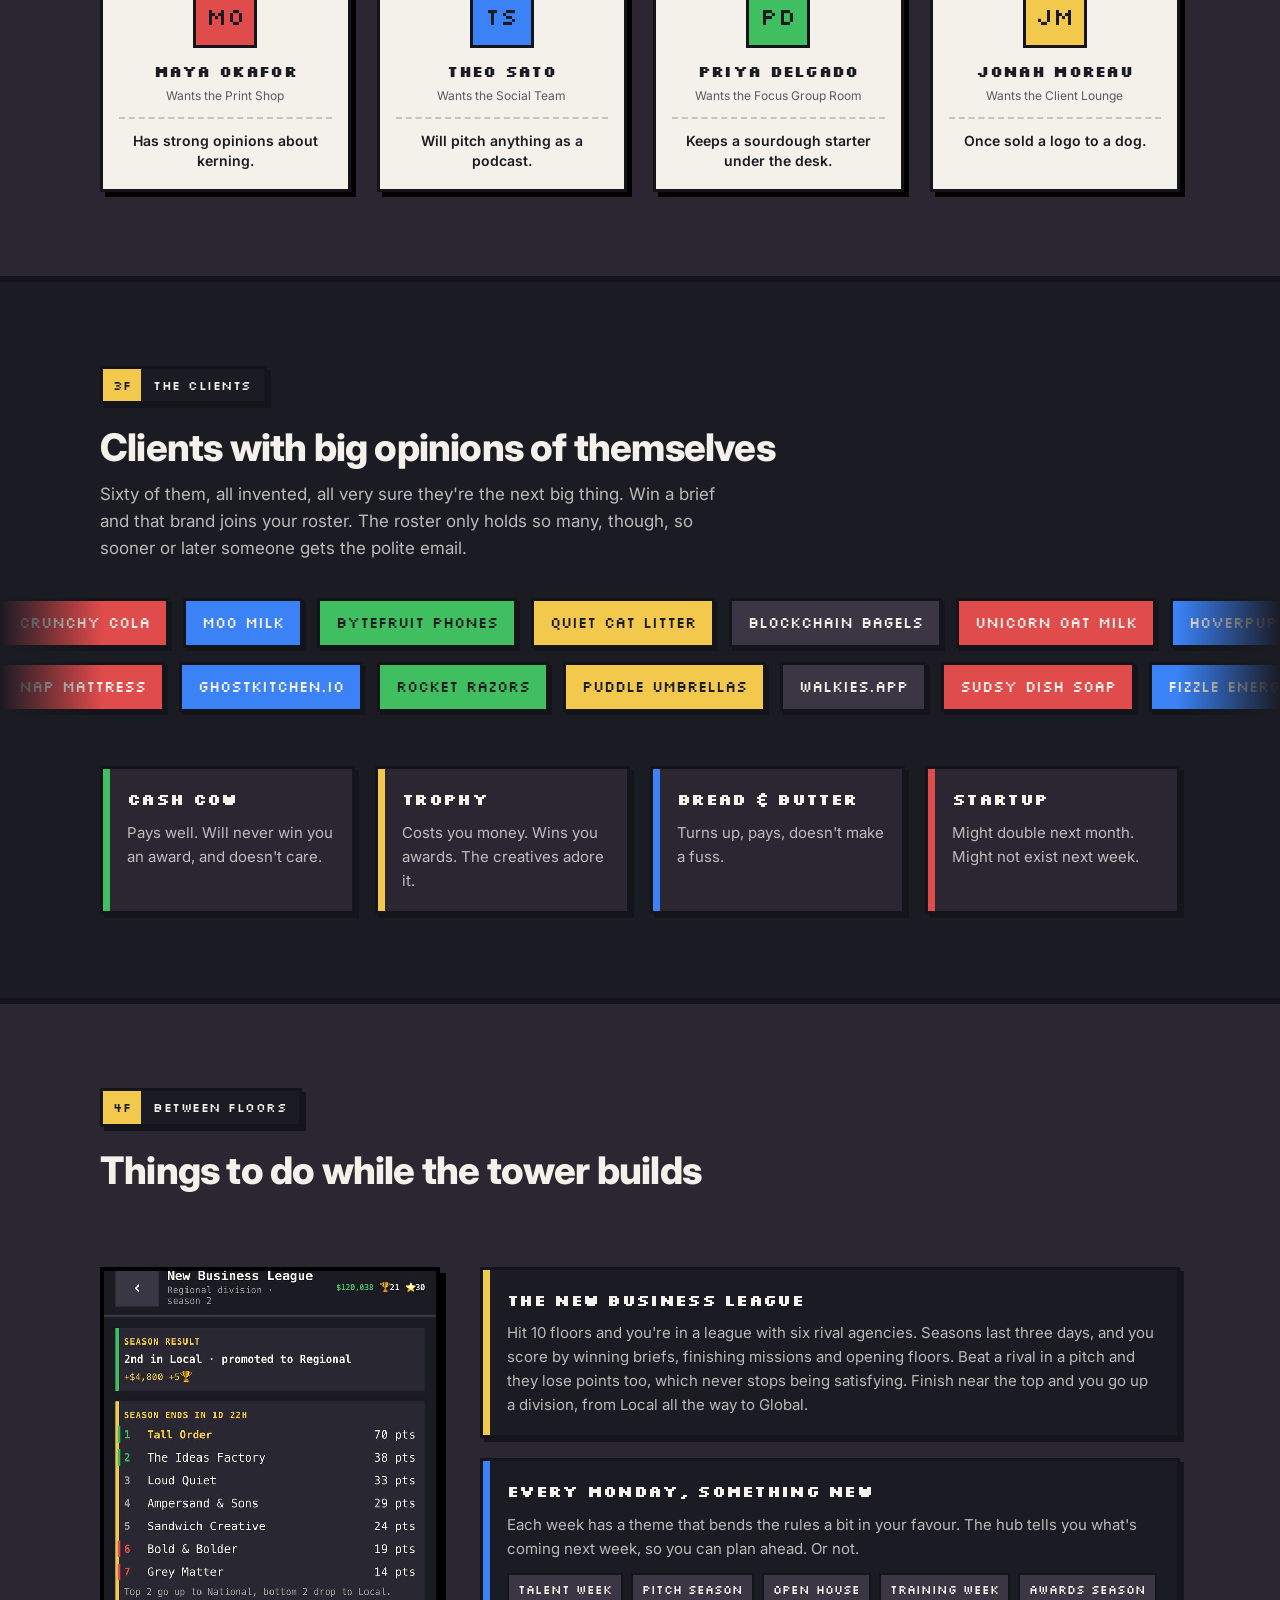
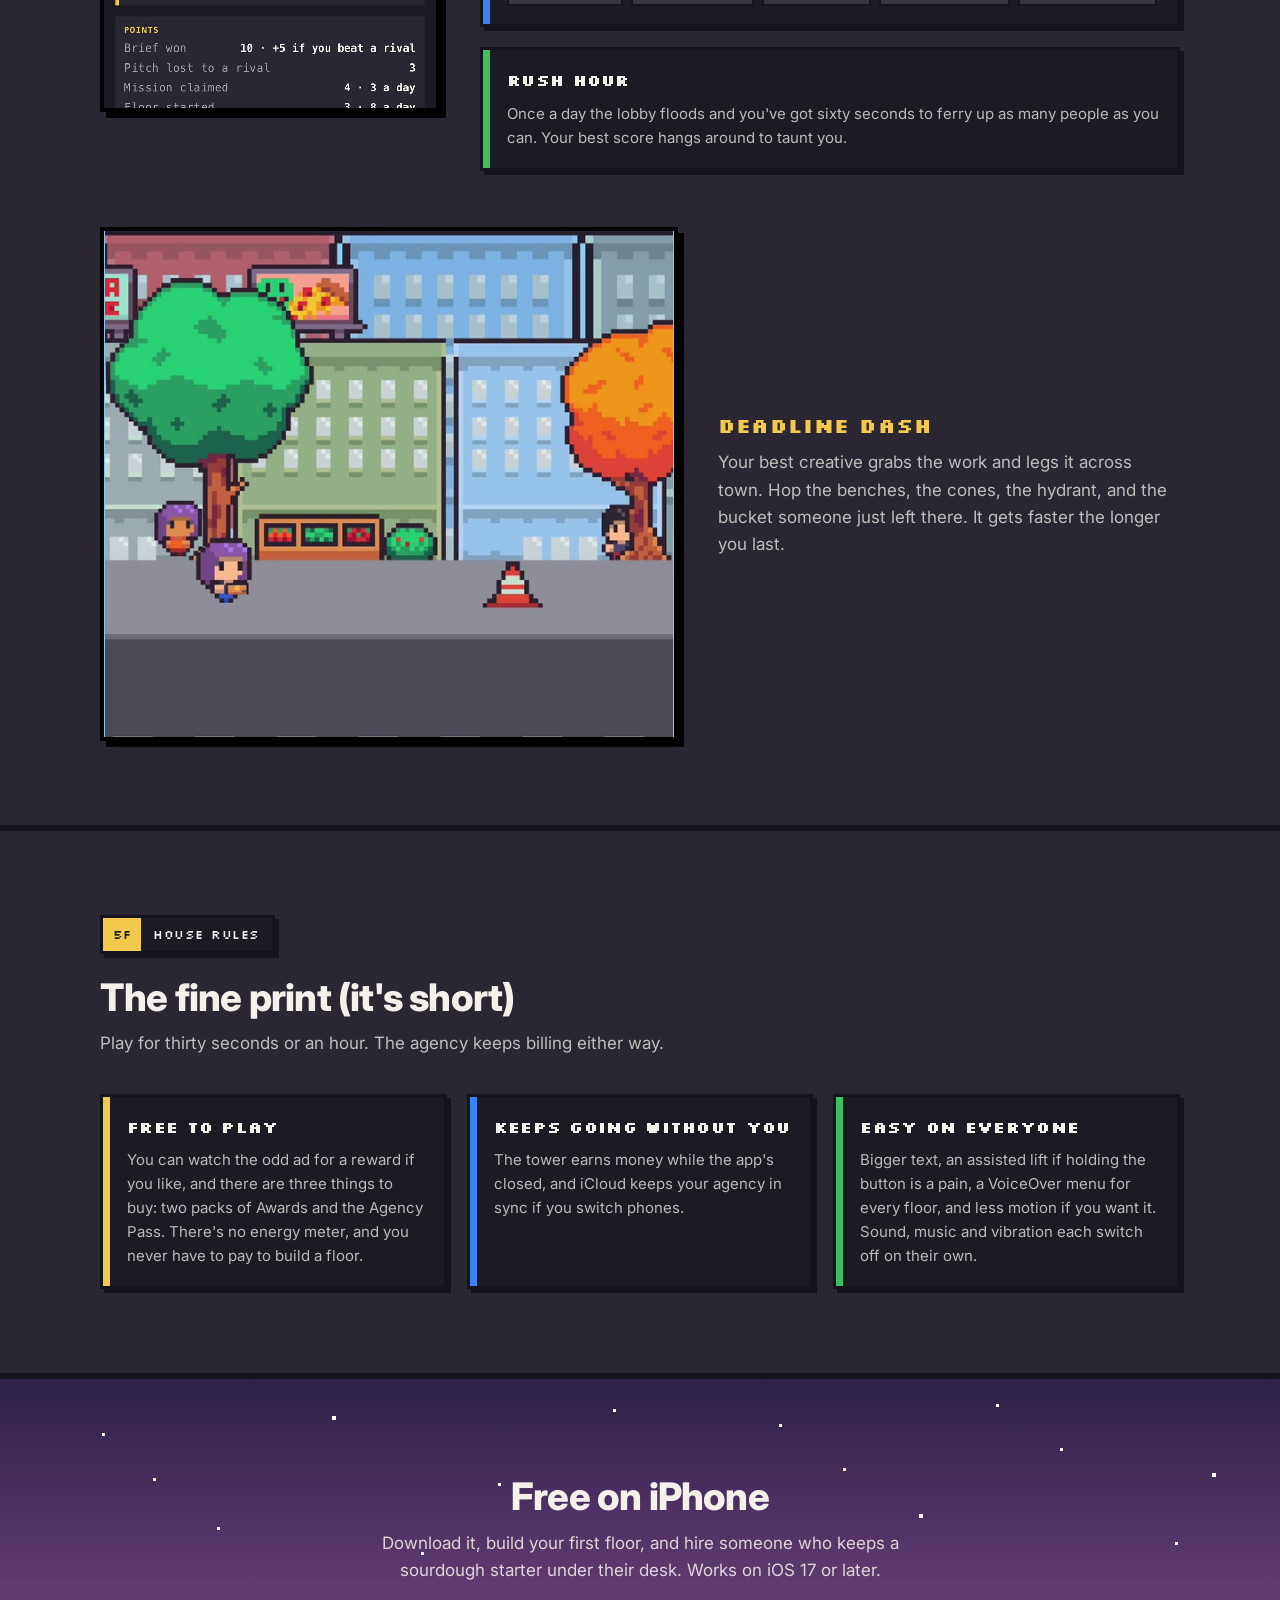
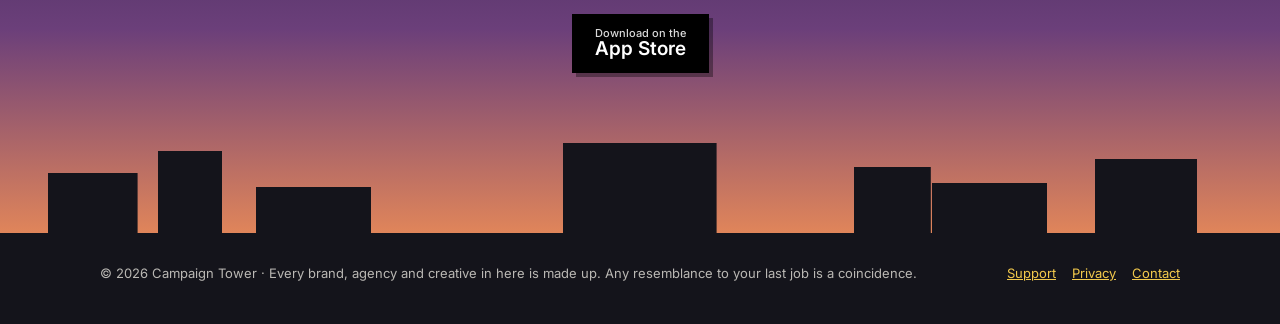
==== commit 3a8b8527: "A game-built city in the hero; drop the soundtrack section Co-Authored-By: Claude Opus 5.5 <noreply@" ====
--- a/index.html
+++ b/index.html
@@ -34,7 +34,7 @@
 <header class="bar"><div class="wrap">
   <img src="img/icon.png" alt="" width="36" height="36"><b>CAMPAIGN TOWER</b>
   <nav aria-label="Sections">
-    <a href="#loop">The game</a><a href="#staff">Staff</a><a href="#clients">Clients</a><a href="#league">League</a><a href="#music">Music</a>
+    <a href="#loop">The game</a><a href="#staff">Staff</a><a href="#clients">Clients</a><a href="#league">League</a>
     <a class="btn js-store" href="#get">Download</a>
   </nav>
 </div></header>
@@ -43,11 +43,17 @@
 
 <main>
 <section class="hero" data-floor="G" aria-labelledby="hero-title">
-  <div class="cloud a"></div><div class="cloud b"></div><div class="cloud c"></div>
+  <div class="scene" aria-hidden="true">
+    <div class="layer clouds-far"></div>
+    <div class="layer clouds"></div>
+    <div class="layer flyers"></div>
+    <div class="layer far"></div>
+    <div class="layer near"></div>
+  </div>
   <div class="wrap">
     <div class="hero-top">
       <img class="wordmark px" src="img/wordmark.png" alt="Campaign Tower" width="664" height="328">
-      <h1 id="hero-title">Your ad agency starts in one room above a shop. <em>It won't stay there.</em></h1>
+      <h1 id="hero-title">Your ad agency starts in one room above a shop. <em>It&nbsp;won't stay there.</em></h1>
     </div>
     <div class="phone-wrap">
       <div class="phone">
@@ -63,7 +69,7 @@
       <p class="note">Free · No energy meter · Nothing behind a paywall</p>
     </div>
   </div>
-  <div class="street" aria-hidden="true"><div class="car"></div><div class="car b"></div><div class="car c"></div></div>
+  <div class="street" aria-hidden="true"><div class="layer walk back"></div><div class="layer walk front"></div></div>
 </section>
 
 <section class="tour" data-floor="G" aria-labelledby="tour-title">
@@ -160,28 +166,9 @@
   </div>
 </section>
 
-<section class="floor" id="music" data-floor="5" aria-labelledby="music-title">
-  <div class="wrap sound">
-    <div>
-      <div class="plate"><span class="n">5F</span><span class="t">The soundtrack</span></div>
-      <h2 id="music-title">It has a soundtrack, too</h2>
-      <p class="intro" style="margin-bottom:0">Six chiptune tracks written just for the game. Four play while you build and two kick in for the mini-games. Tips, hires and lost pitches all get their own little bleep. Prefer your own music? Put it on and the game quietly gets out of the way.</p>
-    </div>
-    <div class="player" id="player">
-      <button class="play" type="button" aria-label="Play Lobby Hours">▶</button>
-      <div class="meta">
-        <b>Lobby Hours</b><small>Plays in the tower · 24-second clip</small>
-        <div class="meter" aria-hidden="true"><i></i></div>
-        <div class="eq" aria-hidden="true"><i></i><i></i><i></i><i></i><i></i><i></i><i></i><i></i><i></i><i></i><i></i><i></i></div>
-      </div>
-      <audio src="media/lobby-hours.m4a" preload="none"></audio>
-    </div>
-  </div>
-</section>
-
-<section class="floor alt" data-floor="6" aria-labelledby="fair-title">
-  <div class="wrap">
-    <div class="plate"><span class="n">6F</span><span class="t">House rules</span></div>
+<section class="floor alt" data-floor="5" aria-labelledby="fair-title">
+  <div class="wrap">
+    <div class="plate"><span class="n">5F</span><span class="t">House rules</span></div>
     <h2 id="fair-title">The fine print (it's short)</h2>
     <p class="intro">Play for thirty seconds or an hour. The agency keeps billing either way.</p>
     <div class="promises">
@@ -222,21 +209,10 @@
   document.querySelectorAll('video[autoplay]').forEach(v => { v.removeAttribute('autoplay'); v.pause(); v.controls = true; });
 }
 
-// Soundtrack preview
-const player = document.getElementById('player');
-const audio = player.querySelector('audio');
-const btn = player.querySelector('.play');
-const bar = player.querySelector('.meter i');
-btn.addEventListener('click', () => { audio.paused ? audio.play() : audio.pause(); });
-audio.addEventListener('play', () => { player.classList.add('playing'); btn.textContent = '❚❚'; btn.setAttribute('aria-label', 'Pause Lobby Hours'); });
-audio.addEventListener('pause', () => { player.classList.remove('playing'); btn.textContent = '▶'; btn.setAttribute('aria-label', 'Play Lobby Hours'); });
-audio.addEventListener('ended', () => { bar.style.width = '0'; });
-audio.addEventListener('timeupdate', () => { bar.style.width = (audio.currentTime / (audio.duration || 24) * 100) + '%'; });
-
 const calm = matchMedia('(prefers-reduced-motion: reduce)').matches;
 
 // Reveal things as they scroll in, staggered within each group
-const revealEls = [...document.querySelectorAll('.plate,.floor h2,.floor .intro,.beat,.facts,.badge,.roster .panel,.split>*,.stack>.panel,.dash>*,.sound>*,.promises .panel,.tour .card,#get .wrap>*')];
+const revealEls = [...document.querySelectorAll('.plate,.floor h2,.floor .intro,.beat,.facts,.badge,.roster .panel,.split>*,.stack>.panel,.dash>*,.promises .panel,.tour .card,#get .wrap>*')];
 const counts = new Map();
 revealEls.forEach(el => {
   const i = counts.get(el.parentElement) || 0;
--- a/style.css
+++ b/style.css
@@ -33,14 +33,14 @@
 
 /* Hero */
 .hero{padding:0;position:relative;overflow:hidden;background:linear-gradient(180deg,var(--sky) 0%,var(--sky2) 100%);color:var(--ink)}
-.hero .wrap{position:relative;z-index:2;display:grid;grid-template-columns:1.15fr .85fr;grid-template-areas:"top phone" "cta phone";column-gap:48px;align-items:end;padding-top:56px}
+.hero .wrap{position:relative;z-index:2;display:grid;grid-template-columns:1.15fr .85fr;grid-template-areas:"top phone" "cta phone";column-gap:48px;align-items:end;padding-top:36px}
 .hero-top{grid-area:top;align-self:end}
-.hero-cta{grid-area:cta;align-self:start;padding-bottom:64px}
+.hero-cta{grid-area:cta;align-self:start;padding-bottom:236px}
 .hero .phone-wrap{grid-area:phone;align-self:end}
-.wordmark{width:min(380px,82%);height:auto;margin:0 0 26px}
-.hero h1{font-family:var(--sans);font-weight:800;font-size:clamp(30px,4.4vw,50px);line-height:1.05;letter-spacing:-1.2px}
+.wordmark{width:min(300px,72%);height:auto;margin:0 0 20px}
+.hero h1{font-family:var(--sans);font-weight:800;font-size:clamp(30px,4vw,46px);line-height:1.05;letter-spacing:-1.2px}
 .hero h1 em{font-style:normal;-webkit-box-decoration-break:clone;box-decoration-break:clone;background:var(--ink);color:var(--gold);padding:0 .18em;box-shadow:4px 4px 0 rgba(0,0,0,.18)}
-.hero .lead{font-size:18px;margin:20px 0 28px;max-width:520px;color:#26252f}
+.hero .lead{font-size:18px;margin:18px 0 24px;max-width:520px;color:#26252f}
 .hero .cta{display:flex;gap:14px;flex-wrap:wrap;align-items:center}
 .hero .note{font-family:var(--pixel);font-size:12px;margin-top:18px;color:rgba(27,27,36,.75)}
 .phone{width:300px;margin:0 auto;border:8px solid var(--ink2);border-bottom:none;border-radius:40px 40px 0 0;overflow:hidden;background:#000;box-shadow:10px 0 0 rgba(0,0,0,.18)}
@@ -49,18 +49,25 @@
 .phone-wrap .tag{position:absolute;left:-18px;top:40%;font-family:var(--pixel);font-size:12px;background:var(--gold);border:3px solid var(--ink2);padding:6px 10px;box-shadow:3px 3px 0 var(--ink2);transform:rotate(-4deg)}
 .street{position:relative;z-index:1;height:120px;background:var(--road)}
 .street::before{content:"";position:absolute;left:0;right:0;top:0;height:44px;background:var(--pave);border-bottom:6px solid var(--kerb)}
-.street::after{content:"";position:absolute;left:0;right:0;top:78px;height:6px;background:repeating-linear-gradient(90deg,#D9C65A 0 34px,transparent 34px 70px)}
-/* Pixel clouds: drawn here, not cut from the game */
-.cloud{position:absolute;z-index:1;width:12px;height:12px;background:transparent;opacity:.95;animation:drift linear infinite}
-.cloud::before{content:"";position:absolute;width:12px;height:12px;background:#fff;box-shadow:
- 24px 0 #fff,36px 0 #fff,48px 0 #fff,60px 0 #fff,
- 12px 12px #fff,24px 12px #fff,36px 12px #fff,48px 12px #fff,60px 12px #fff,72px 12px #fff,84px 12px #fff,
- 0 24px #fff,12px 24px #fff,24px 24px #fff,36px 24px #fff,48px 24px #fff,60px 24px #fff,72px 24px #fff,84px 24px #fff,96px 24px #fff,108px 24px #fff,
- 12px 36px #dff1fb,24px 36px #dff1fb,36px 36px #dff1fb,48px 36px #dff1fb,60px 36px #dff1fb,72px 36px #dff1fb,84px 36px #dff1fb,96px 36px #dff1fb}
-.cloud.a{top:40px;left:-160px;animation-duration:70s}
-.cloud.b{top:150px;left:-160px;animation-duration:95s;animation-delay:-40s;transform:scale(.7)}
-.cloud.c{top:90px;left:-160px;animation-duration:120s;animation-delay:-85s;transform:scale(.5)}
-@keyframes drift{to{translate:calc(100vw + 320px) 0}}
+.street::after{content:"";position:absolute;left:0;right:0;top:78px;height:6px;background:repeating-linear-gradient(90deg,#D9C65A 0 34px,transparent 34px 70px);animation:lines 5.1s linear infinite}
+/* Road markings scroll at the street's pace (321 art px × scale per 70 s) */
+@keyframes lines{to{background-position-x:-70px}}
+/* Hero scenery: flattened strips composed from the game's own city sprites
+   (scripts/make-site-scene.swift), each panning at its own speed for depth. */
+.hero{--s:3}
+.scene{position:absolute;left:0;right:0;top:0;bottom:120px;z-index:0;pointer-events:none;overflow:hidden}
+.layer{position:absolute;left:0;width:calc(100% + var(--w));background-repeat:repeat-x;image-rendering:pixelated;image-rendering:crisp-edges;animation:pan var(--t) linear infinite}
+.layer.clouds-far{--k:calc(var(--s) * 2 / 3);--w:calc(600px * var(--k));--t:240s;top:6px;height:calc(90px * var(--k));background-image:url(img/scene/scene-clouds-far.png);background-size:var(--w) 100%}
+.layer.clouds{--w:calc(520px * var(--s));--t:150s;top:14px;height:calc(80px * var(--s));background-image:url(img/scene/scene-clouds.png);background-size:var(--w) 100%}
+.layer.flyers{--w:calc(520px * var(--s));--t:95s;top:70px;height:calc(40px * var(--s));background-image:url(img/scene/scene-flyers.png);background-size:var(--w) 100%;animation-direction:reverse}
+.layer.far{--k:calc(var(--s) * 5 / 3);--w:calc(301px * var(--k));--t:120s;bottom:0;height:calc(42px * var(--k));background-image:url(img/scene/scene-far.png);background-size:var(--w) 100%}
+.layer.near{--w:calc(321px * var(--s));--t:70s;bottom:0;height:calc(66px * var(--s));background-image:url(img/scene/scene-near.png);background-size:var(--w) 100%}
+/* Passers-by on the pavement: each group walks at its own pace, stepping through four walk frames */
+.layer.walk{height:calc(16px * var(--s));background-size:var(--w) calc(64px * var(--s));animation:pan var(--t) linear infinite,walkcycle .64s steps(4) infinite}
+.layer.walk.back{--w:calc(520px * var(--s));--t:34s;top:calc(-9px * var(--s));background-image:url(img/scene/scene-walk-left.png)}
+.layer.walk.front{--w:calc(480px * var(--s));--t:80s;top:calc(-4px * var(--s));background-image:url(img/scene/scene-walk-right.png);animation-direction:reverse,normal}
+@keyframes pan{to{transform:translateX(calc(var(--w) * -1))}}
+@keyframes walkcycle{to{background-position-y:calc(-64px * var(--s))}}
 
 /* Floors: section headers styled as the game's floor nameplates */
 section{padding:84px 0}
@@ -134,22 +141,6 @@
 .dash{margin-top:56px;display:grid;grid-template-columns:1.25fr 1fr;gap:40px;align-items:center}
 .dash video{width:100%;height:auto;aspect-ratio:640/570;border:4px solid #000;box-shadow:6px 6px 0 #000;background:#82C9F2}
 
-/* Soundtrack */
-.sound{display:grid;grid-template-columns:1fr 1fr;gap:40px;align-items:center}
-.player{background:var(--ink2);border:3px solid #000;box-shadow:6px 6px 0 #000;padding:22px;display:flex;gap:18px;align-items:center}
-.play{flex:none;width:72px;height:72px;font-family:var(--pixel);font-size:26px;background:var(--gold);color:var(--ink);border:3px solid #000;box-shadow:4px 4px 0 #000;cursor:pointer}
-.play:hover{transform:translate(2px,2px);box-shadow:2px 2px 0 #000}
-.player .meta{flex:1;min-width:0}
-.player b{font-family:var(--pixel);font-size:16px;display:block}
-.player small{color:var(--muted);font-size:13px}
-.meter{height:12px;margin-top:10px;background:var(--plate2);border:2px solid #000}
-.meter i{display:block;height:100%;width:0;background:var(--green)}
-.eq{display:flex;gap:4px;height:40px;align-items:end;margin-top:14px}
-.eq i{flex:1;background:var(--orange);height:20%;transition:height .12s}
-.playing .eq i{animation:eq .6s steps(4) infinite alternate}
-.eq i:nth-child(2n){animation-delay:-.2s;background:var(--gold)}.eq i:nth-child(3n){animation-delay:-.4s;background:var(--green)}
-@keyframes eq{0%{height:15%}100%{height:95%}}
-
 /* Fair and free */
 .promises{display:grid;grid-template-columns:repeat(3,1fr);gap:20px}
 
@@ -179,14 +170,16 @@
 
 @media (max-width:980px){
   .badges,.roster{grid-template-columns:repeat(2,1fr)}
-  .split,.dash,.sound{grid-template-columns:1fr}.split .shot{max-width:360px}
+  .split,.dash{grid-template-columns:1fr}.split .shot{max-width:360px}
   .beats,.promises{grid-template-columns:1fr 1fr}
 }
 @media (max-width:760px){
   section{padding:60px 0}
-  .hero .wrap{grid-template-columns:1fr;grid-template-areas:"top" "phone" "cta";padding-top:34px}
+  .hero .wrap{grid-template-columns:1fr;grid-template-areas:"top" "cta" "phone";padding-top:34px}
+  .hero{--s:2}
+  .street::after{animation-duration:7.6s}
   .wordmark{width:240px;margin-bottom:18px}
-  .hero-cta{padding:26px 0 40px}
+  .hero-cta{padding:22px 0 8px}
   .hero .phone{width:250px;margin-top:24px}
   .phone-wrap .tag{left:4px}
   .beats,.promises,.roster{grid-template-columns:1fr}
@@ -198,7 +191,6 @@
   .track{grid-auto-columns:220px}
   .arrows{display:none}
   .bar nav a:not(.btn){display:none}
-  .player{flex-direction:row;padding:16px}.play{width:60px;height:60px}
 }
 /* ---------- Motion ---------- */
 @keyframes swing{from{transform:rotate(var(--r))}to{transform:rotate(calc(var(--r) * -1))}}
@@ -222,17 +214,8 @@
 html.js .phone-wrap{animation:rise-big 1.1s .2s cubic-bezier(.2,.8,.2,1) both}
 html.js .phone-wrap .tag{animation:pop .5s 1.4s cubic-bezier(.34,1.56,.64,1) both,nudge 3.2s 2s ease-in-out infinite}
 
-/* Traffic on the high street (drawn here, not cut from the game) */
-.street .car{position:absolute;top:63px;left:-90px;width:46px;height:13px;background:var(--red);border:3px solid var(--ink2);animation:drive 11s linear infinite}
-.street .car::before{content:"";position:absolute;left:8px;top:-12px;width:22px;height:12px;background:var(--red);border:3px solid var(--ink2);border-bottom:0;box-shadow:inset 0 0 0 3px #9fd8f5;box-sizing:border-box}
-.street .car::after{content:"";position:absolute;bottom:-8px;left:4px;width:9px;height:9px;background:#111;box-shadow:24px 0 #111}
-.street .car.b{top:101px;left:auto;right:-90px;background:var(--blue);animation:drive-back 14s 3s linear infinite}
-.street .car.b::before{background:var(--blue);left:14px}
-.street .car.c{background:var(--gold);animation-duration:17s;animation-delay:-8s}
-.street .car.c::before{background:var(--gold)}
-
 /* Scroll reveals */
-html.js :is(.plate,.floor h2,.floor .intro,.beat,.facts,.roster .panel,.split>*,.stack>.panel,.dash>*,.sound>*,.promises .panel,.tour .card,#get .wrap>*){opacity:0;translate:0 34px;transition:opacity .8s cubic-bezier(.2,.7,.2,1) var(--d,0s),translate .8s cubic-bezier(.2,.7,.2,1) var(--d,0s)}
+html.js :is(.plate,.floor h2,.floor .intro,.beat,.facts,.roster .panel,.split>*,.stack>.panel,.dash>*,.promises .panel,.tour .card,#get .wrap>*){opacity:0;translate:0 34px;transition:opacity .8s cubic-bezier(.2,.7,.2,1) var(--d,0s),translate .8s cubic-bezier(.2,.7,.2,1) var(--d,0s)}
 html.js .badge{opacity:0;translate:0 -60px;transition:opacity .5s var(--d,0s),translate .9s cubic-bezier(.34,1.56,.64,1) var(--d,0s)}
 html.js .in{opacity:1!important;translate:0 0!important}
 .plate.in .n{animation:ding .3s .5s steps(1) 3}
@@ -278,7 +261,6 @@
 @media (prefers-reduced-motion:reduce){
   *,*::before,*::after{animation:none!important;transition:none!important}
   html{scroll-behavior:auto}
-  html.js :is(.plate,.floor h2,.floor .intro,.beat,.facts,.badge,.roster .panel,.split>*,.stack>.panel,.dash>*,.sound>*,.promises .panel,.tour .card,#get .wrap>*){opacity:1;translate:none}
+  html.js :is(.plate,.floor h2,.floor .intro,.beat,.facts,.badge,.roster .panel,.split>*,.stack>.panel,.dash>*,.promises .panel,.tour .card,#get .wrap>*){opacity:1;translate:none}
   html.js .hero h1 em{background-size:100% 100%;color:var(--gold)}
-  .street .car{display:none}
-}
+}
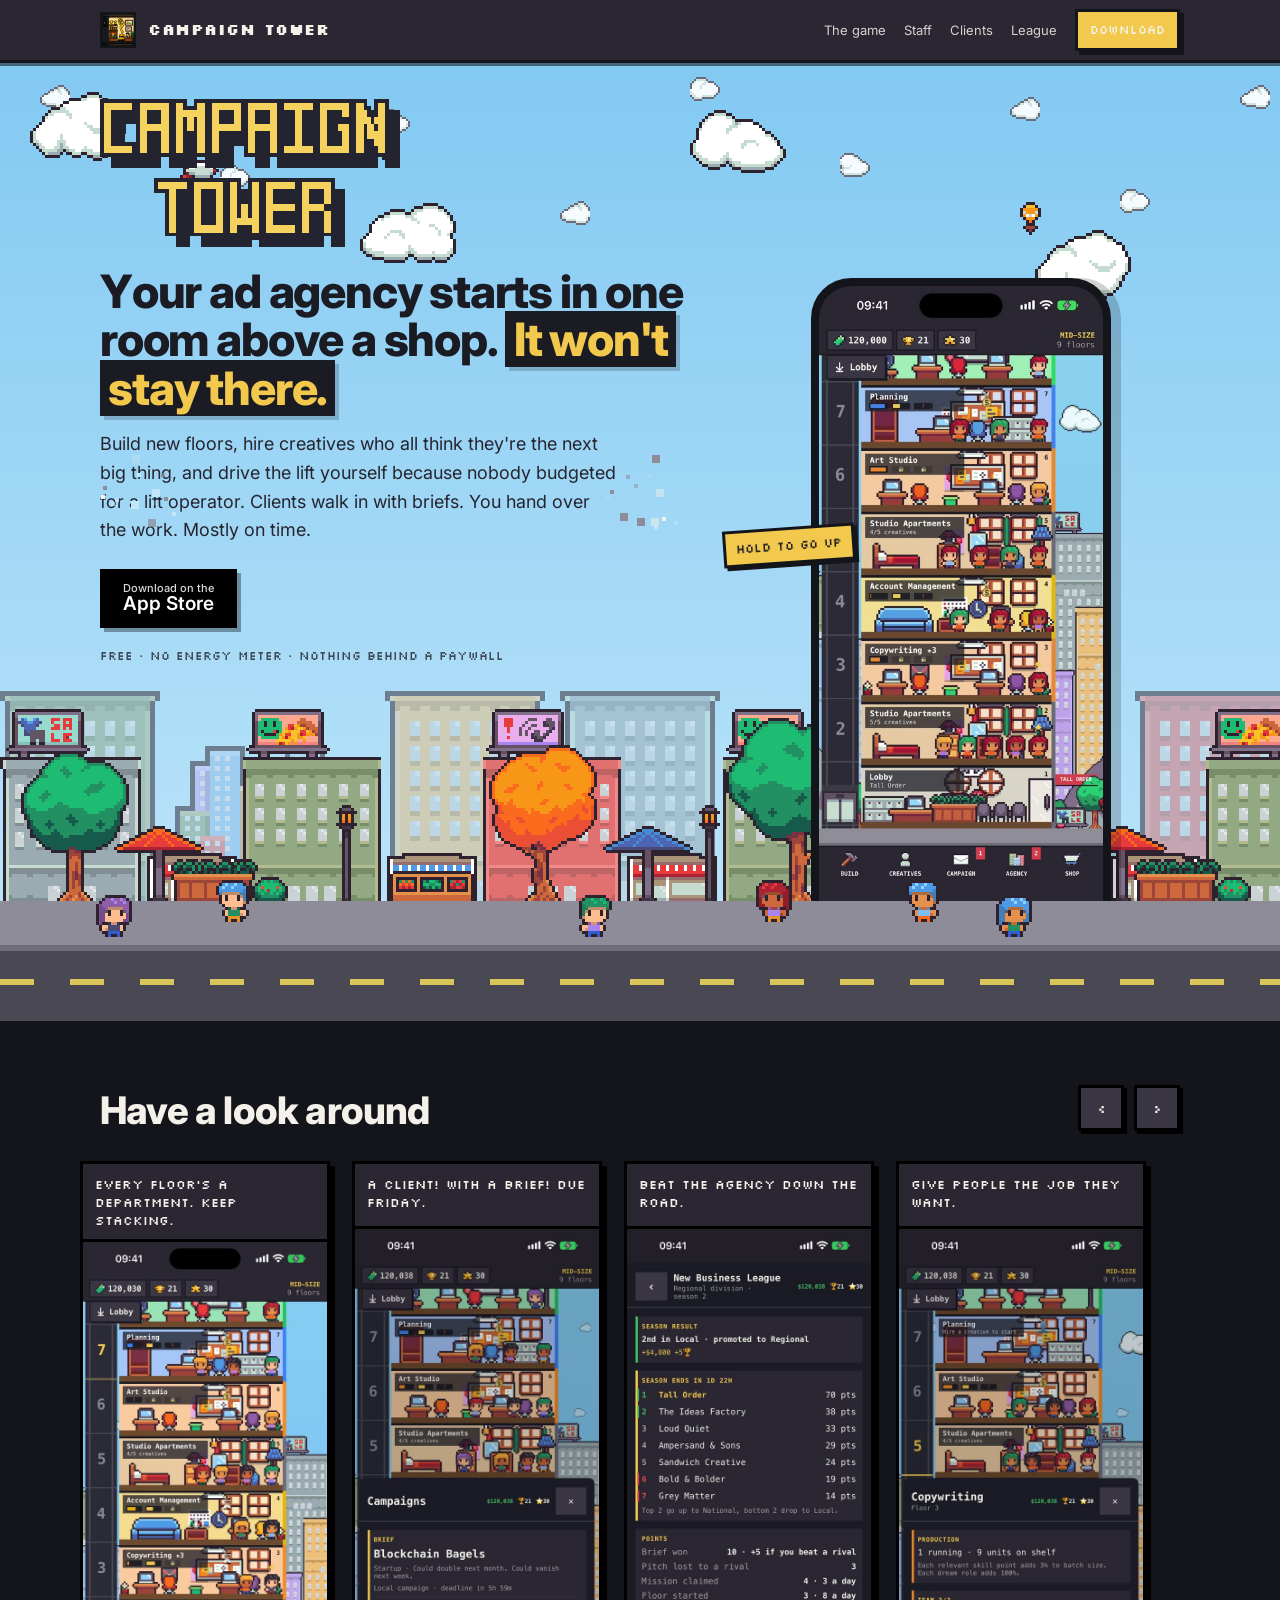
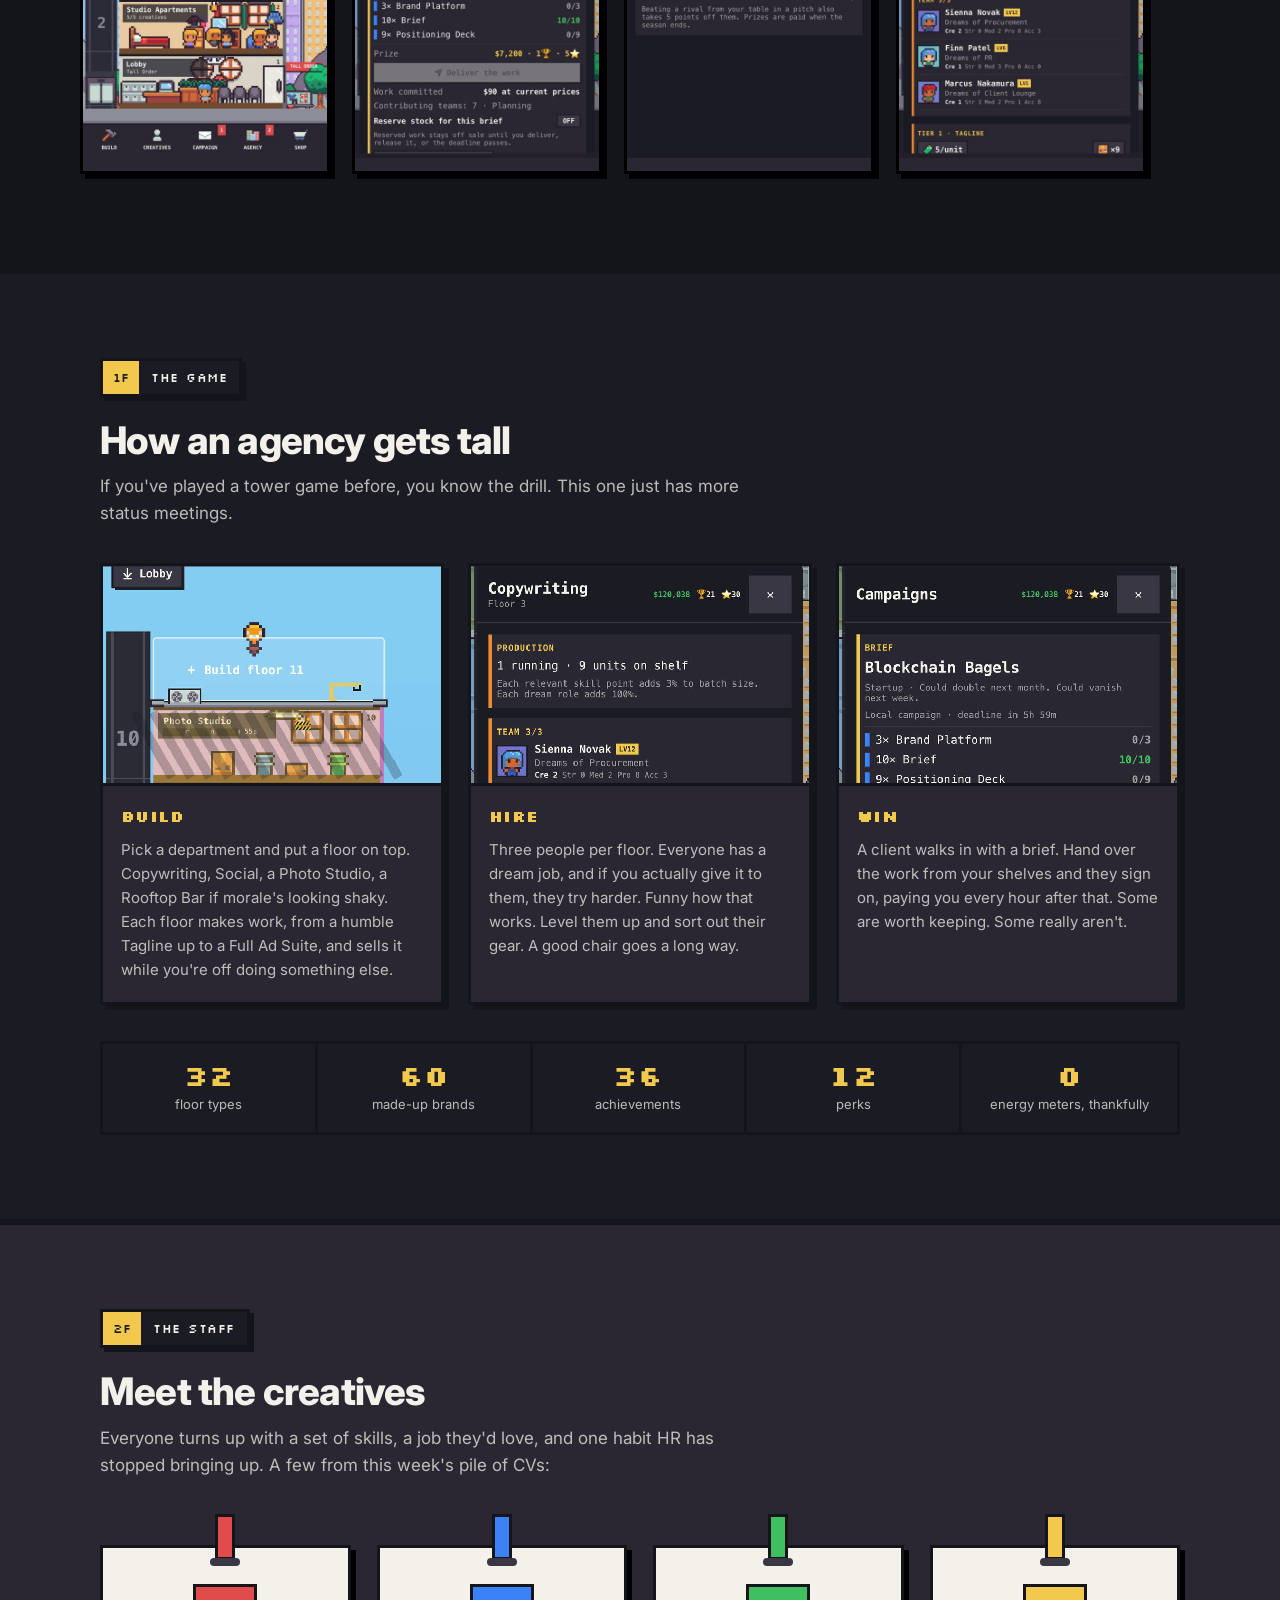
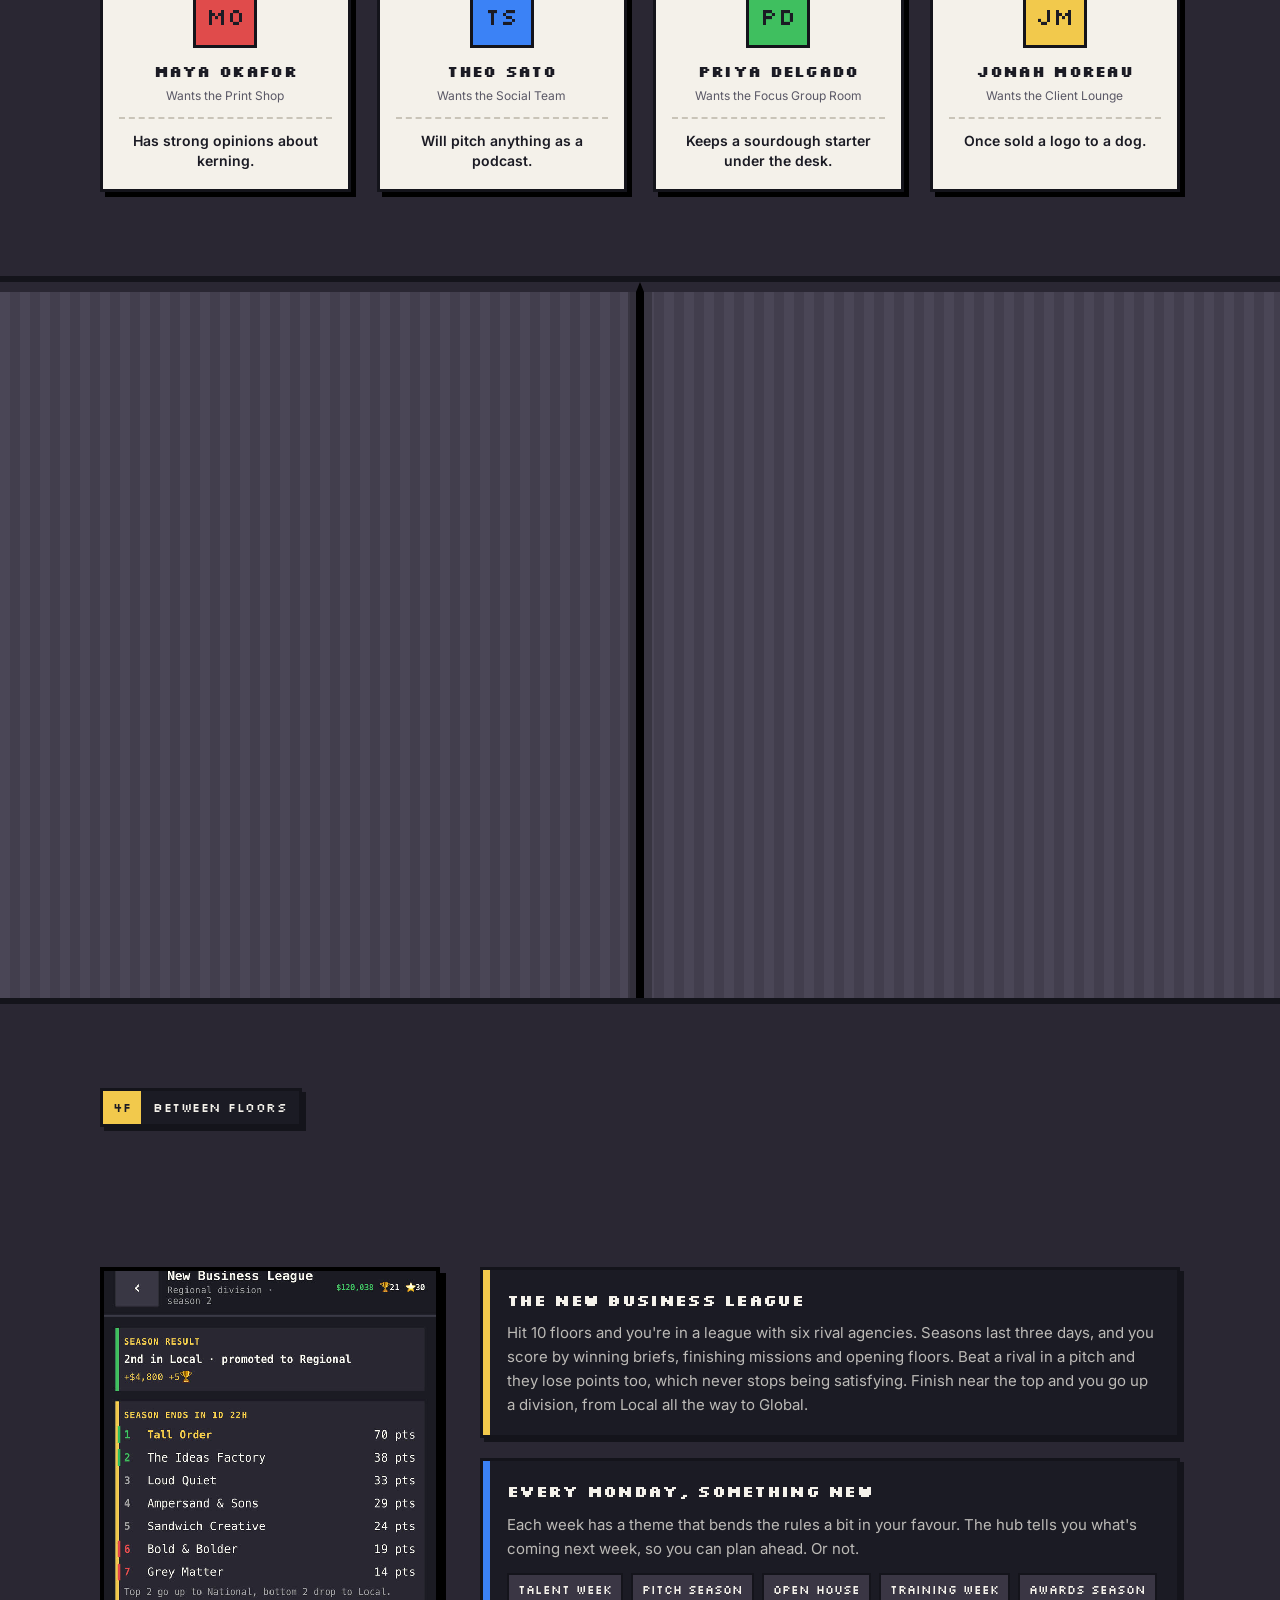
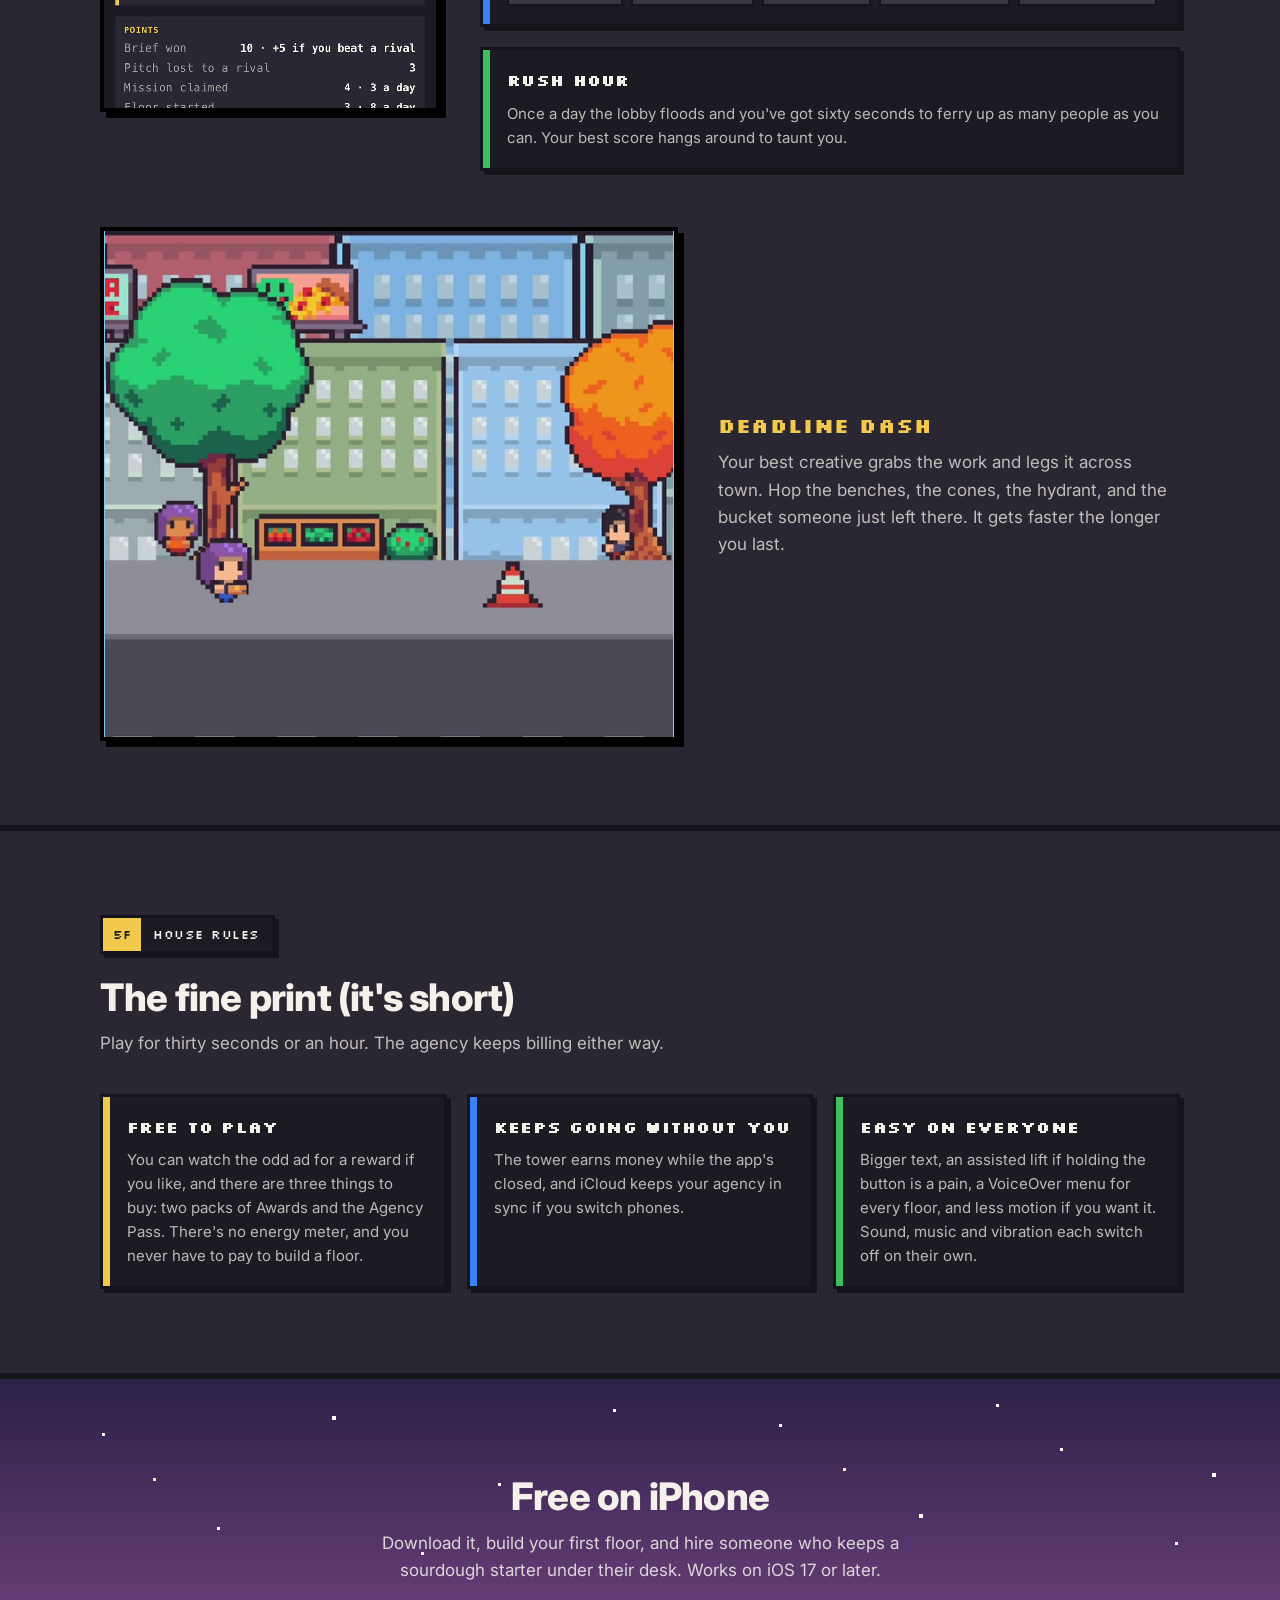
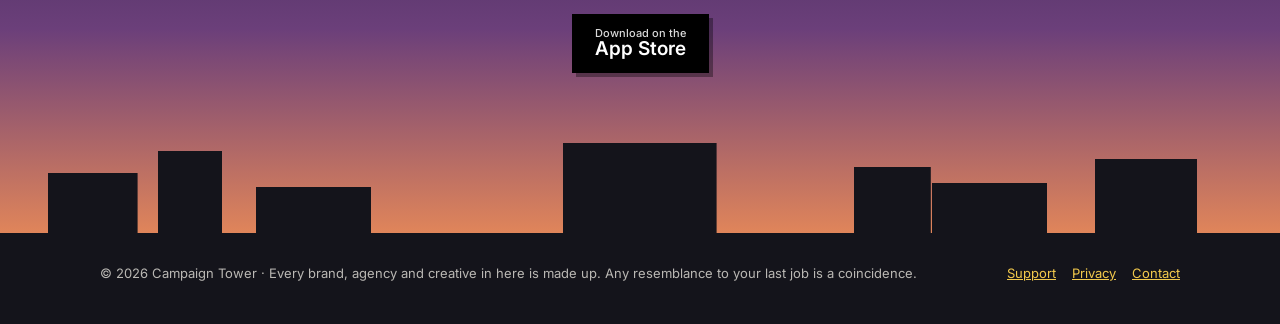
==== commit b77f0798: "Go hard on motion: kinetic type, elevator doors, pixel particles" ====
--- a/index.html
+++ b/index.html
@@ -21,8 +21,14 @@
 <link rel="preconnect" href="https://fonts.gstatic.com" crossorigin>
 <link href="https://fonts.googleapis.com/css2?family=Inter:wght@400;600;700;800&family=Silkscreen:wght@400;700&display=swap" rel="stylesheet">
 <link rel="stylesheet" href="style.css">
+<script src="motion.js" defer></script>
 <script>
   document.documentElement.classList.add('js');
+  // Full motion unless the visitor asked for less; motion.js clears it if it never loads.
+  if (!matchMedia('(prefers-reduced-motion: reduce)').matches) {
+    document.documentElement.classList.add('motion');
+    setTimeout(() => { if (!window.__motion) document.documentElement.classList.remove('motion'); }, 3000);
+  }
   // At launch, paste the App Store link here. Every download button uses it.
   window.APP_STORE_URL = "";
 </script>
@@ -212,30 +218,17 @@
 const calm = matchMedia('(prefers-reduced-motion: reduce)').matches;
 
 // Reveal things as they scroll in, staggered within each group
-const revealEls = [...document.querySelectorAll('.plate,.floor h2,.floor .intro,.beat,.facts,.badge,.roster .panel,.split>*,.stack>.panel,.dash>*,.promises .panel,.tour .card,#get .wrap>*')];
+const revealEls = [...document.querySelectorAll('.plate,.floor .intro,.beat,.facts,.badge,.roster .panel,.split>*,.stack>.panel,.dash>*,.promises .panel,.tour .card,#get .wrap>*')];
 const counts = new Map();
 revealEls.forEach(el => {
   const i = counts.get(el.parentElement) || 0;
   counts.set(el.parentElement, i + 1);
   el.style.setProperty('--d', (i * 0.09).toFixed(2) + 's');
 });
-const countUp = box => box.querySelectorAll('b').forEach(b => {
-  const n = Number(b.textContent);
-  if (!n || calm) return;
-  const t0 = performance.now();
-  const tick = t => {
-    const k = Math.min(1, (t - t0) / 1200);
-    b.textContent = Math.round(n * (1 - Math.pow(1 - k, 3)));
-    if (k < 1) requestAnimationFrame(tick);
-  };
-  b.textContent = '0';
-  requestAnimationFrame(tick);
-});
 if ('IntersectionObserver' in window && !calm) {
   const io = new IntersectionObserver(entries => entries.forEach(e => {
     if (!e.isIntersecting) return;
     e.target.classList.add('in');
-    if (e.target.classList.contains('facts')) countUp(e.target);
     io.unobserve(e.target);
   }), { rootMargin: '0px 0px -8% 0px', threshold: 0.12 });
   revealEls.forEach(el => io.observe(el));
--- a/style.css
+++ b/style.css
@@ -47,7 +47,7 @@
 .phone video{width:100%;height:auto;aspect-ratio:430/932}
 .phone-wrap{position:relative}
 .phone-wrap .tag{position:absolute;left:-18px;top:40%;font-family:var(--pixel);font-size:12px;background:var(--gold);border:3px solid var(--ink2);padding:6px 10px;box-shadow:3px 3px 0 var(--ink2);transform:rotate(-4deg)}
-.street{position:relative;z-index:1;height:120px;background:var(--road)}
+.street{position:relative;z-index:3;height:120px;background:var(--road)}   /* above the phone, so passers-by walk in front of it */
 .street::before{content:"";position:absolute;left:0;right:0;top:0;height:44px;background:var(--pave);border-bottom:6px solid var(--kerb)}
 .street::after{content:"";position:absolute;left:0;right:0;top:78px;height:6px;background:repeating-linear-gradient(90deg,#D9C65A 0 34px,transparent 34px 70px);animation:lines 5.1s linear infinite}
 /* Road markings scroll at the street's pace (321 art px × scale per 70 s) */
@@ -203,7 +203,7 @@
 @keyframes drive{to{translate:calc(100vw + 200px) 0}}
 @keyframes drive-back{to{translate:calc(-100vw - 200px) 0}}
 @keyframes ding{0%,100%{background:var(--gold)}50%{background:#fff}}
-@keyframes shine{0%{left:-60%}22%,100%{left:140%}}
+@keyframes shine{0%{background-position:150% 0}22%,100%{background-position:-50% 0}}
 @keyframes twinkle{from{opacity:.35}to{opacity:1}}
 
 /* Hero entrance */
@@ -231,8 +231,7 @@
 @media (max-width:1100px){.liftbar{display:none}}
 
 /* Hover and ambient touches */
-.btn.store{position:relative;overflow:hidden}
-.btn.store::after{content:"";position:absolute;top:0;bottom:0;left:-60%;width:40%;background:linear-gradient(100deg,transparent,rgba(255,255,255,.35),transparent);animation:shine 5s 2.5s infinite}
+.btn.store{background:#000 linear-gradient(100deg,transparent 35%,rgba(255,255,255,.35) 50%,transparent 65%) no-repeat;background-size:300% 100%;background-position:150% 0;animation:shine 5s 2.5s infinite}
 .card{transition:transform .25s cubic-bezier(.2,.7,.2,1),box-shadow .25s}
 .card:hover{transform:translateY(-8px) rotate(-1deg);box-shadow:9px 14px 0 #000}
 .beat{overflow:hidden;transition:transform .25s,box-shadow .25s}
@@ -258,6 +257,68 @@
  linear-gradient(#fff,#fff) 78% 10%/3px 3px no-repeat,linear-gradient(#fff,#fff) 95% 38%/4px 4px no-repeat}
 .rooftop .wrap{position:relative;z-index:1}
 
+/* ---------- Full motion (html.motion, set unless reduced motion is on; driven by motion.js) ---------- */
+.fx{position:fixed;inset:0;width:100%;height:100%;pointer-events:none;z-index:30}
+
+/* Hero headline: letters stack in, the punchline slams down and shakes the street */
+html.motion .hero h1:not(.kinetic){visibility:hidden}
+html.motion .hero h1.kinetic{animation:none}
+.hero h1 .w{display:inline-block;white-space:nowrap}
+.hero h1 .ch{display:inline-block;animation:stack .55s cubic-bezier(.34,1.56,.64,1) both;animation-delay:var(--delay,calc(200ms + var(--i) * 18ms))}
+.hero h1 em .ch{animation-name:slamin;animation-duration:.33s;animation-timing-function:cubic-bezier(.55,0,1,.45)}
+html.motion .hero h1 em{animation:none}
+html.motion .hero h1 em:not(.slam){box-shadow:none}
+html.motion .hero h1 em.slam{animation:wipe .3s .04s cubic-bezier(.7,0,.2,1) forwards}
+.hero h1.done .ch{animation:none;transition:transform .35s cubic-bezier(.34,1.8,.64,1)}
+.hero h1.done .ch:hover{transform:translateY(-.22em) rotate(-10deg) scale(1.18)}
+.hero.shake .wrap,.hero.shake .scene{animation:shake .4s steps(8)}
+@keyframes stack{from{opacity:0;transform:translateY(-1.6em) rotate(var(--rot))}}
+@keyframes slamin{from{opacity:0;transform:translateY(-3.2em) scale(1.5) rotate(-6deg)}}
+@keyframes shake{0%,100%{translate:0 0}20%{translate:-6px 4px}40%{translate:5px -3px}60%{translate:-4px 2px}80%{translate:3px -1px}}
+
+/* Headings: each word slots up out of a slit */
+html.motion .words .wd{display:inline-block;overflow:hidden;vertical-align:bottom;padding:0 .06em .16em;margin:0 -.06em -.16em}
+html.motion .words .wi{display:inline-block;transform:translateY(118%) rotate(12deg);transform-origin:0 100%;transition:transform .8s cubic-bezier(.2,1.3,.35,1) calc(var(--i) * 70ms)}
+html.motion .words.in .wi{transform:none}
+
+/* Elevator doors part as each floor arrives */
+html.motion .floor{position:relative;overflow:hidden}
+.doors{position:absolute;inset:0;z-index:6;display:flex;pointer-events:none}
+.doors i{flex:1;background:repeating-linear-gradient(90deg,#4A4656 0 10px,#423E4D 10px 20px);border-top:10px solid #2A2733;transition:transform 1s cubic-bezier(.75,0,.2,1) .3s}
+.doors i:first-of-type{border-right:4px solid #000;box-shadow:inset -8px 0 0 rgba(0,0,0,.25)}
+.doors i:last-of-type{border-left:4px solid #000;box-shadow:inset 8px 0 0 rgba(0,0,0,.25)}
+.doors b{position:absolute;left:50%;top:70px;translate:-50% 0;font-family:var(--pixel);font-size:44px;line-height:1;padding:10px 18px;background:var(--gold);color:var(--ink);border:4px solid #000;box-shadow:5px 5px 0 #000;transition:opacity .2s .25s,scale .3s .1s cubic-bezier(.34,1.56,.64,1)}
+.doors.open i:first-of-type{transform:translateX(-101%)}
+.doors.open i:last-of-type{transform:translateX(101%)}
+.doors.open b{opacity:0;scale:1.4}
+.doors.open{visibility:hidden;transition:visibility 0s 1.4s}
+
+/* Facts: slot-machine reels */
+.facts .reel,.facts .reel>span{font-size:inherit;color:inherit}
+.reel{display:inline-block;height:1.1em;overflow:hidden;vertical-align:top}
+.reel>span{display:block;line-height:1.1;transition:transform 1.7s cubic-bezier(.15,.85,.2,1) calc(var(--i) * .22s)}
+.facts.in .reel>span{transform:translateY(calc(var(--to) * -1.1em))}
+
+/* Marching ants round the buttons */
+.btn{position:relative}
+.btn::before{content:"";position:absolute;inset:-9px;pointer-events:none;opacity:0;transition:opacity .15s;--a:var(--ant,var(--gold));
+ background:linear-gradient(90deg,var(--a) 50%,transparent 0) 0 0/12px 3px repeat-x,linear-gradient(90deg,var(--a) 50%,transparent 0) 0 100%/12px 3px repeat-x,
+ linear-gradient(0deg,var(--a) 50%,transparent 0) 0 0/3px 12px repeat-y,linear-gradient(0deg,var(--a) 50%,transparent 0) 100% 0/3px 12px repeat-y;animation:ants .5s linear infinite}
+.btn:hover::before,.btn:focus-visible::before{opacity:1}
+.hero .btn{--ant:var(--ink2)}
+@keyframes ants{to{background-position:12px 0,-12px 100%,0 -12px,100% 12px}}
+
+/* Pixel wipe on the floor pictures, glare on tilted cards, a leaning marquee */
+html.motion .beat img{clip-path:inset(0 0 100% 0);transition:clip-path .7s steps(8) calc(var(--d,0s) + .3s),transform .6s cubic-bezier(.2,.7,.2,1)}
+html.motion .beat.in img{clip-path:inset(0)}
+html.motion :is(.tour .card,.beat){transition:transform .2s ease-out,box-shadow .25s,opacity .8s cubic-bezier(.2,.7,.2,1) var(--d,0s),translate .8s cubic-bezier(.2,.7,.2,1) var(--d,0s)}
+.tour .card{position:relative}
+.tour .card::after{content:"";position:absolute;inset:0;pointer-events:none;background:radial-gradient(circle at var(--gx,50%) var(--gy,50%),rgba(255,255,255,.25),transparent 55%);opacity:0;transition:opacity .2s}
+.tour .card:hover::after{opacity:1}
+html.motion .marquee{transform:skewX(var(--sk,0deg))}
+html.motion .badge{cursor:pointer}
+html.motion #get{cursor:crosshair}
+
 @media (prefers-reduced-motion:reduce){
   *,*::before,*::after{animation:none!important;transition:none!important}
   html{scroll-behavior:auto}
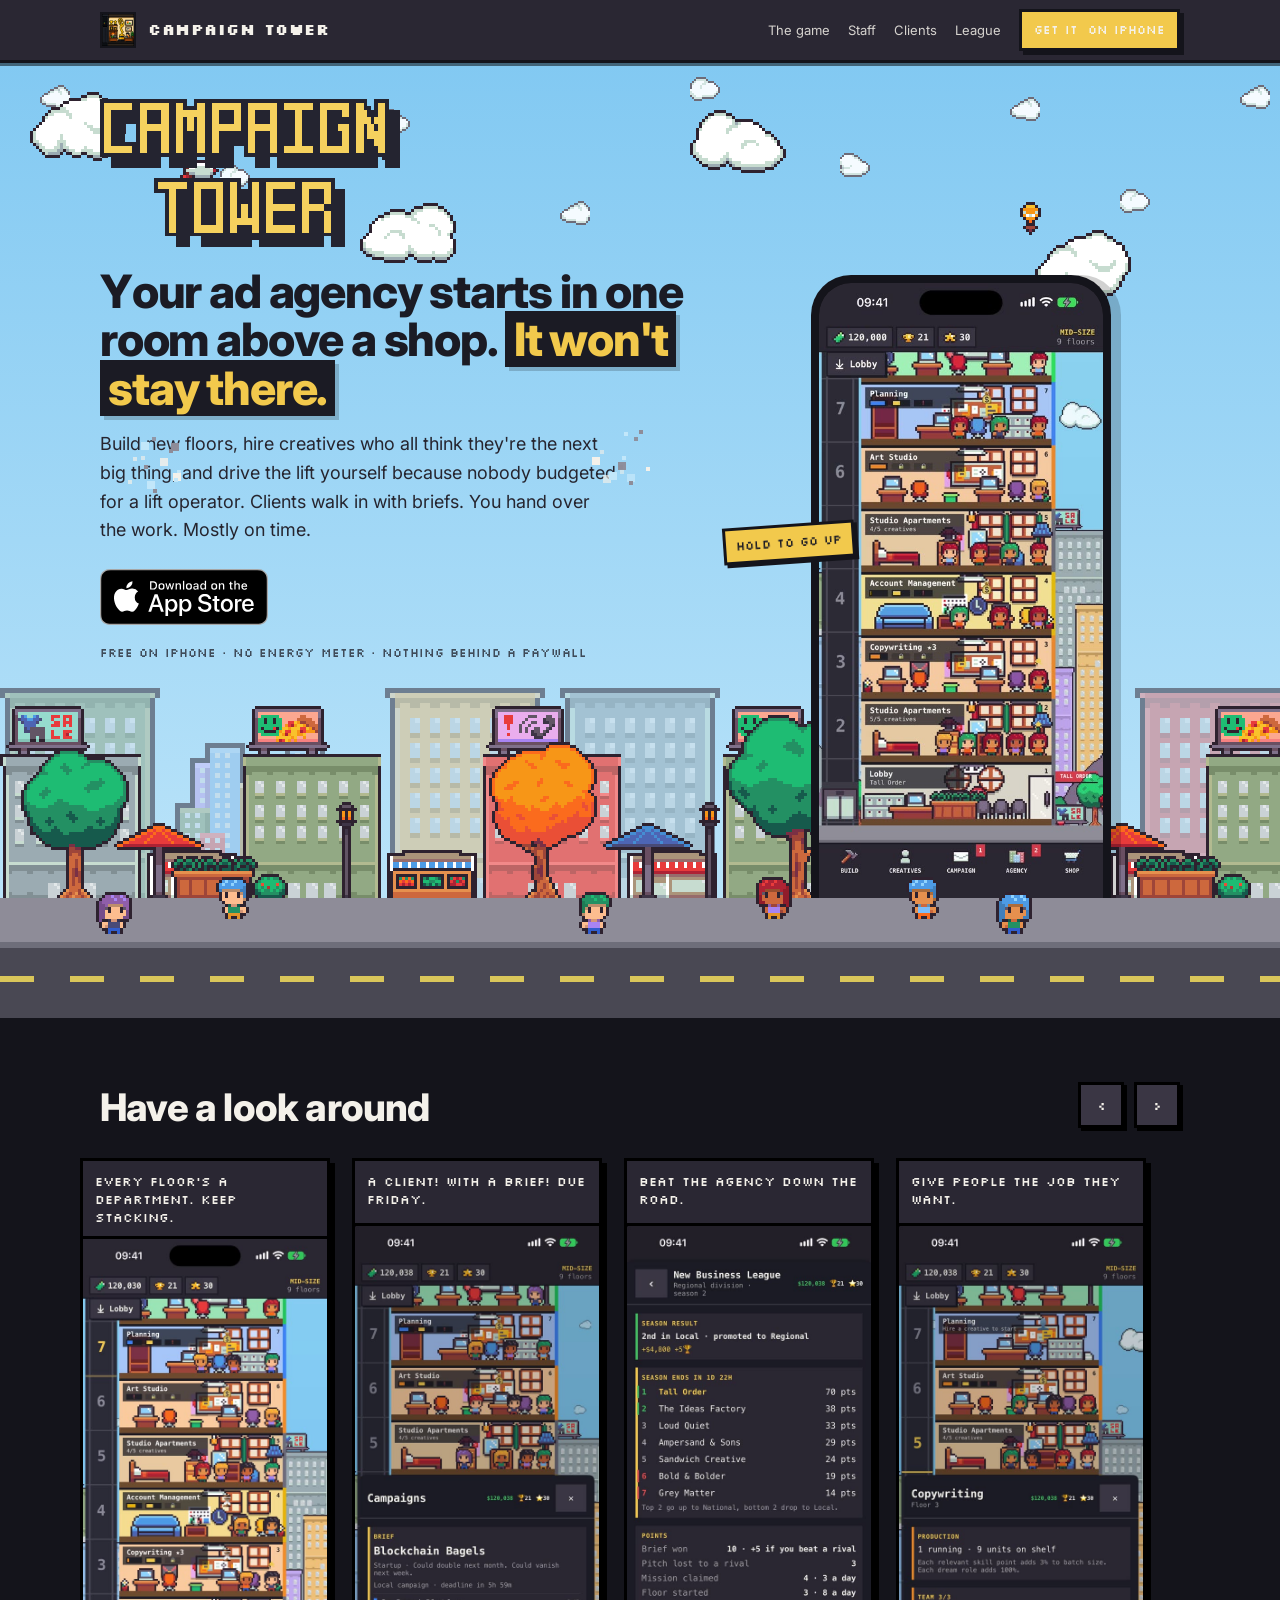
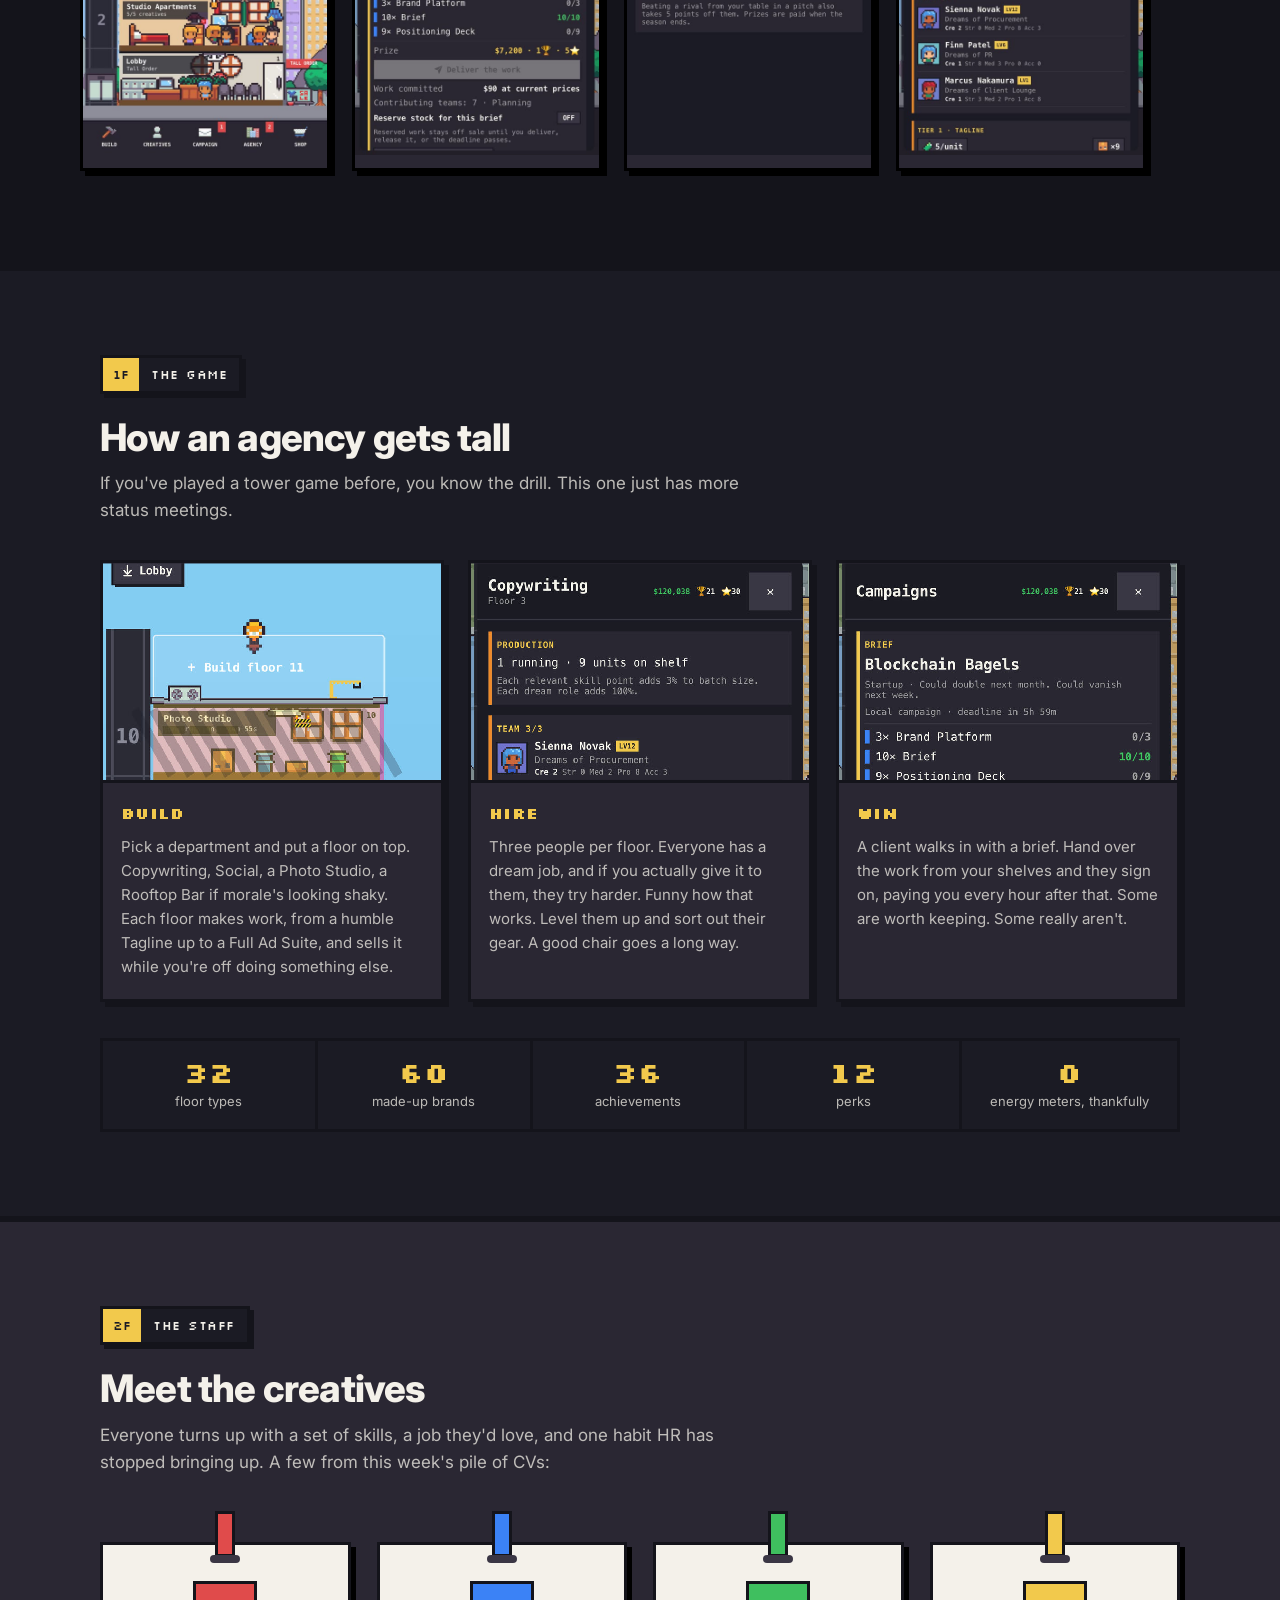
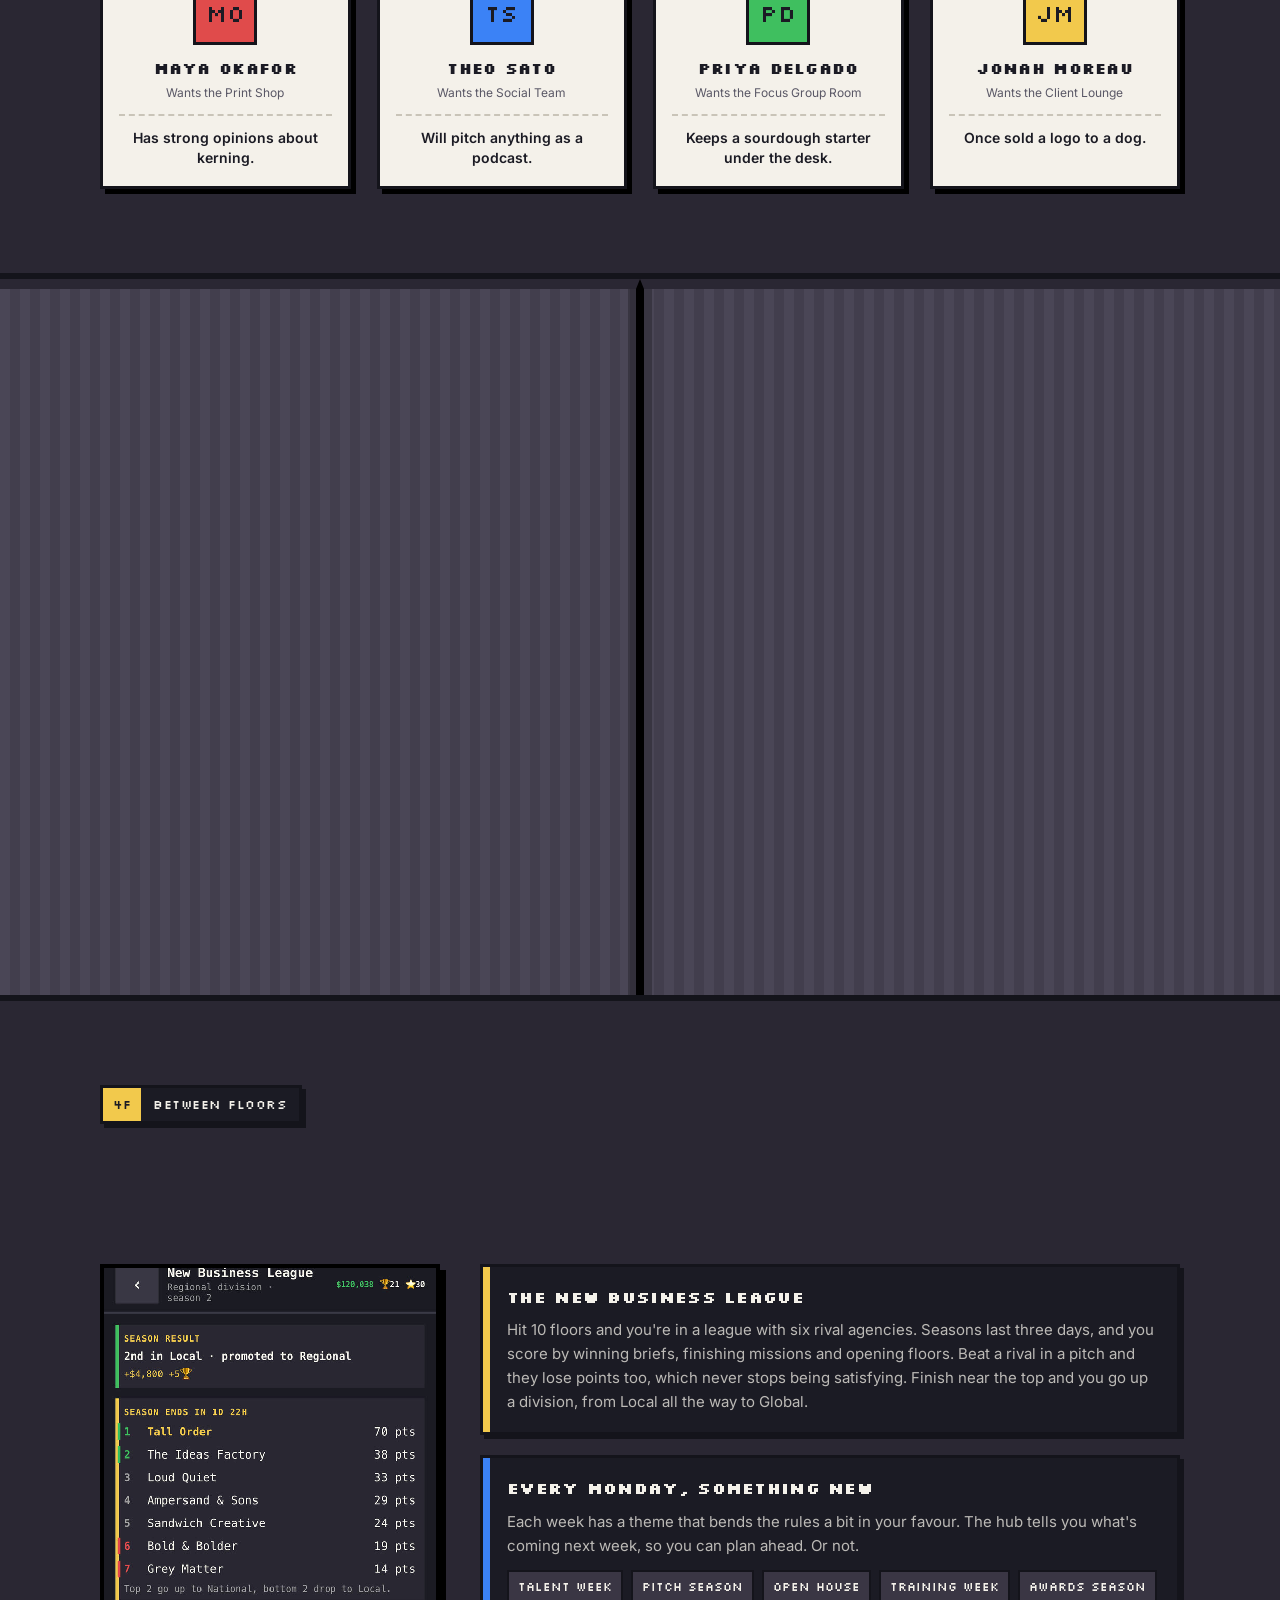
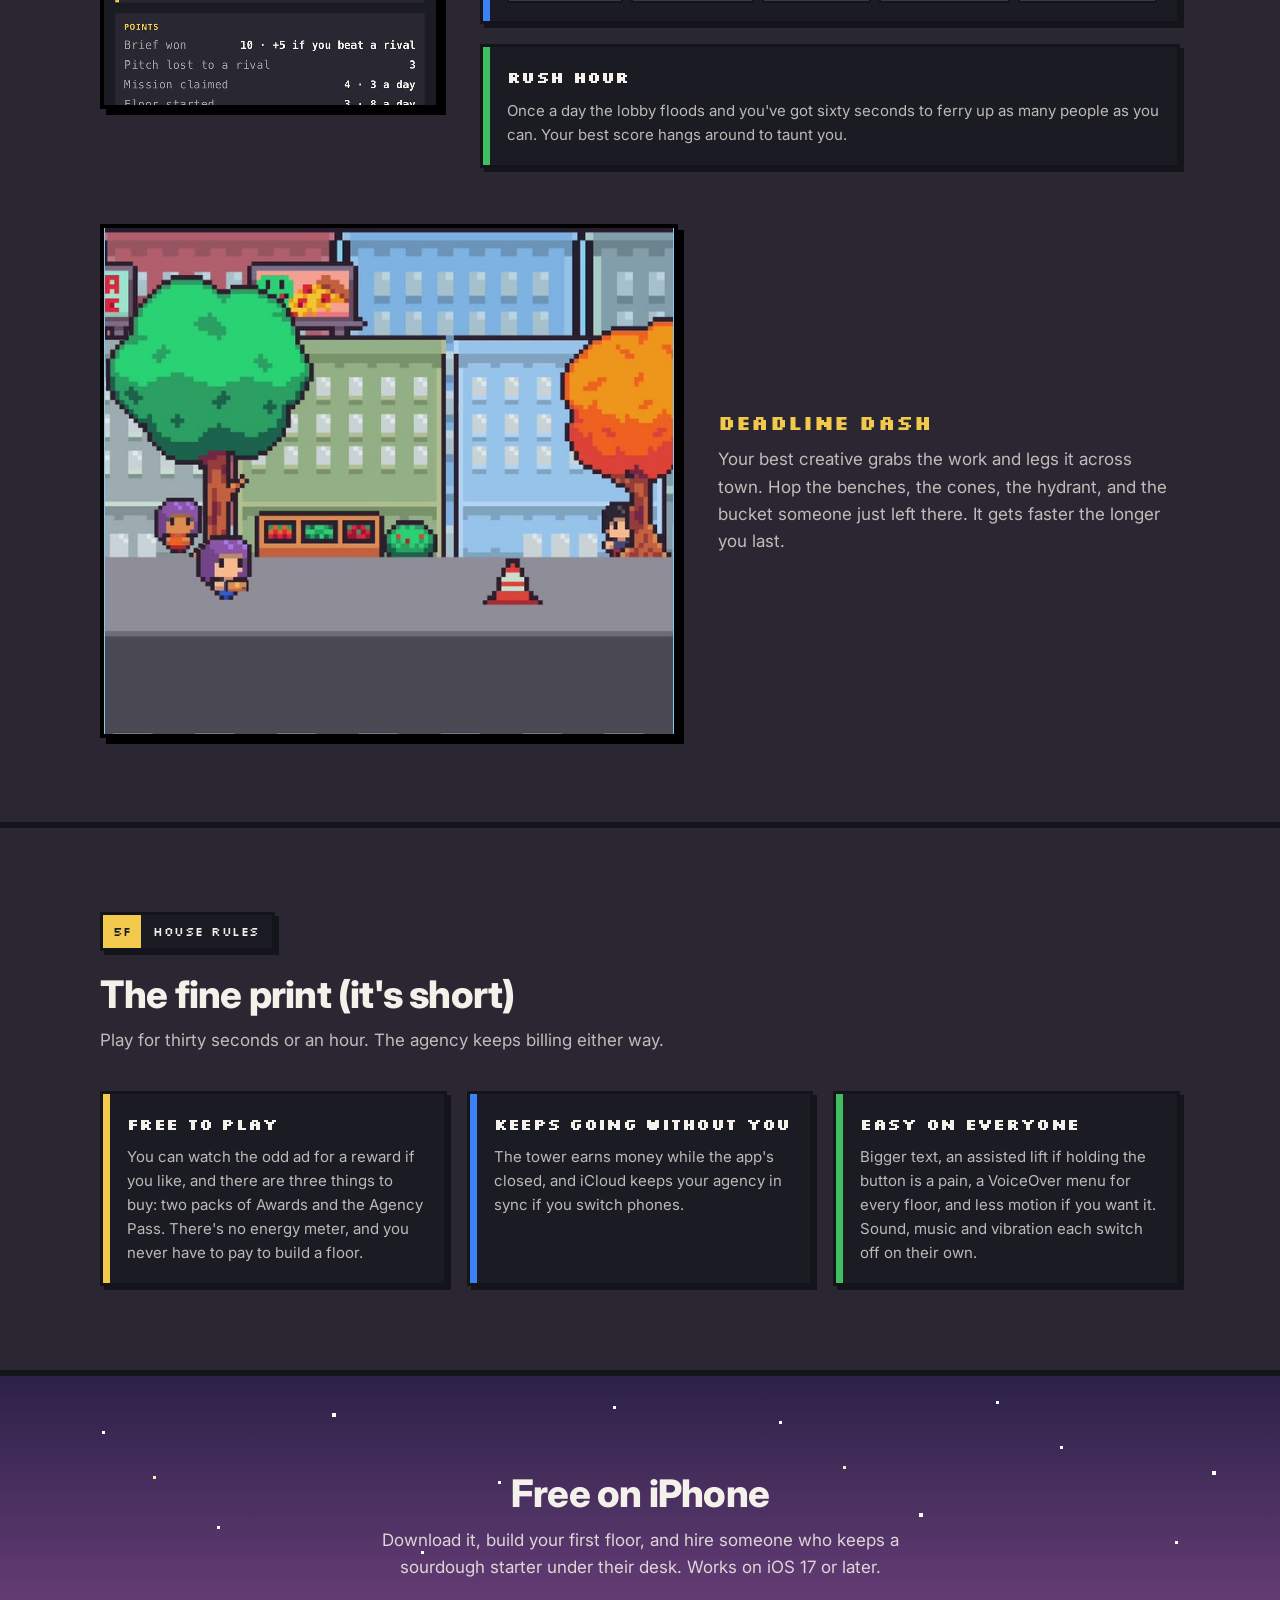
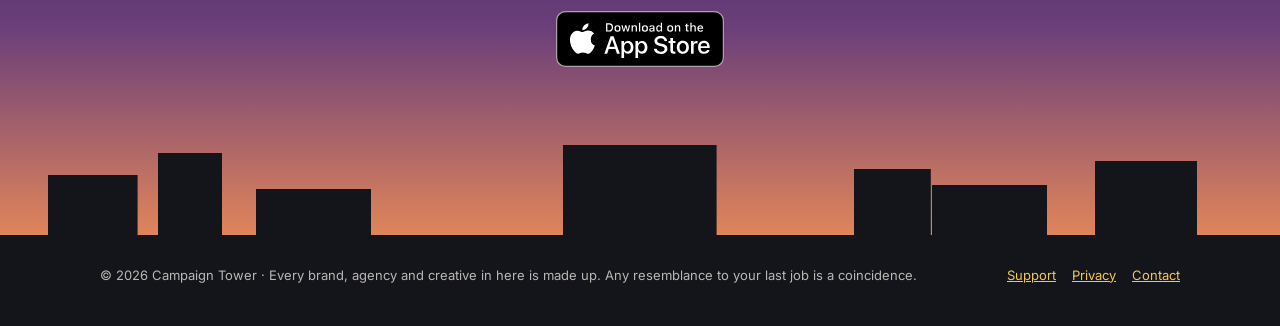
==== commit b96788a9: "Apple's official App Store badge; say iPhone" ====
--- a/index.html
+++ b/index.html
@@ -41,7 +41,7 @@
   <img src="img/icon.png" alt="" width="36" height="36"><b>CAMPAIGN TOWER</b>
   <nav aria-label="Sections">
     <a href="#loop">The game</a><a href="#staff">Staff</a><a href="#clients">Clients</a><a href="#league">League</a>
-    <a class="btn js-store" href="#get">Download</a>
+    <a class="btn js-store" href="#get">Get it<span class="wide"> on iPhone</span></a>
   </nav>
 </div></header>
 
@@ -70,9 +70,9 @@
     <div class="hero-cta">
       <p class="lead">Build new floors, hire creatives who all think they're the next big thing, and drive the lift yourself because nobody budgeted for a lift operator. Clients walk in with briefs. You hand over the work. Mostly on time.</p>
       <div class="cta">
-        <a class="btn store js-store" href="#get"><small>Download on the</small><span>App Store</span></a>
-      </div>
-      <p class="note">Free · No energy meter · Nothing behind a paywall</p>
+        <a class="store-badge js-store" href="#get"><img src="img/app-store-badge.svg" alt="Download on the App Store" width="168" height="56"></a>
+      </div>
+      <p class="note">Free on iPhone · No energy meter · Nothing behind a paywall</p>
     </div>
   </div>
   <div class="street" aria-hidden="true"><div class="layer walk back"></div><div class="layer walk front"></div></div>
@@ -189,7 +189,7 @@
   <div class="wrap">
     <h2 id="get-title">Free on iPhone</h2>
     <p>Download it, build your first floor, and hire someone who keeps a sourdough starter under their desk. Works on iOS 17 or later.</p>
-    <a class="btn store js-store" href="#get"><small>Download on the</small><span>App Store</span></a>
+    <a class="store-badge js-store" href="#get"><img src="img/app-store-badge.svg" alt="Download on the App Store" width="168" height="56"></a>
   </div>
   <div class="skyline" aria-hidden="true"></div>
 </section>
@@ -218,7 +218,7 @@
 const calm = matchMedia('(prefers-reduced-motion: reduce)').matches;
 
 // Reveal things as they scroll in, staggered within each group
-const revealEls = [...document.querySelectorAll('.plate,.floor .intro,.beat,.facts,.badge,.roster .panel,.split>*,.stack>.panel,.dash>*,.promises .panel,.tour .card,#get .wrap>*')];
+const revealEls = [...document.querySelectorAll('.plate,.floor .intro,.beat,.facts,.badge,.roster .panel,.split>*,.stack>.panel,.dash>*,.promises .panel,.tour .card,#get .wrap>:not(.store-badge)')];
 const counts = new Map();
 revealEls.forEach(el => {
   const i = counts.get(el.parentElement) || 0;
--- a/style.css
+++ b/style.css
@@ -21,15 +21,19 @@
 .bar b{font-family:var(--pixel);font-size:15px;letter-spacing:.5px;white-space:nowrap}
 .bar nav{margin-left:auto;display:flex;align-items:center;gap:18px;font-size:13px}
 .bar nav a{color:var(--paper);text-decoration:none;opacity:.85}.bar nav a:hover{opacity:1;color:var(--gold)}
-.bar nav .btn{opacity:1;padding:8px 12px;font-size:12px}
+.bar nav .btn{opacity:1;padding:8px 12px;font-size:12px;white-space:nowrap}
+@media (max-width:480px){.bar nav .btn .wide{display:none}}
 
 /* Buttons */
 .btn{display:inline-flex;align-items:center;gap:10px;font-family:var(--pixel);font-size:15px;color:var(--ink);background:var(--gold);padding:14px 20px;border:3px solid var(--ink2);box-shadow:4px 4px 0 var(--ink2);text-decoration:none;transition:transform .08s,box-shadow .08s;cursor:pointer}
 .btn:hover{transform:translate(2px,2px);box-shadow:2px 2px 0 var(--ink2)}
 .btn:focus-visible{outline:3px solid var(--paper);outline-offset:3px}
-.btn.store{background:#000;color:#fff;font-family:var(--sans);font-weight:600;font-size:15px;line-height:1.1;flex-direction:column;align-items:flex-start;gap:0;padding:10px 20px;border-color:#000;box-shadow:4px 4px 0 rgba(0,0,0,.35)}
-.btn.store small{font-size:11px;font-weight:500;opacity:.85}
-.btn.store span{font-size:19px}
+/* Apple's official badge, used as supplied: no recolouring, effects or animation (Apple's rules).
+   Clear space of at least a quarter of its height on every side. */
+.store-badge{display:inline-block;padding:14px;margin:-14px;line-height:0;border-radius:12px}
+.store-badge img{height:56px;width:auto}
+.store-badge:focus-visible{outline:3px solid var(--paper);outline-offset:-4px}
+.hero .store-badge:focus-visible{outline-color:var(--ink2)}
 
 /* Hero */
 .hero{padding:0;position:relative;overflow:hidden;background:linear-gradient(180deg,var(--sky) 0%,var(--sky2) 100%);color:var(--ink)}
@@ -203,7 +207,6 @@
 @keyframes drive{to{translate:calc(100vw + 200px) 0}}
 @keyframes drive-back{to{translate:calc(-100vw - 200px) 0}}
 @keyframes ding{0%,100%{background:var(--gold)}50%{background:#fff}}
-@keyframes shine{0%{background-position:150% 0}22%,100%{background-position:-50% 0}}
 @keyframes twinkle{from{opacity:.35}to{opacity:1}}
 
 /* Hero entrance */
@@ -215,7 +218,7 @@
 html.js .phone-wrap .tag{animation:pop .5s 1.4s cubic-bezier(.34,1.56,.64,1) both,nudge 3.2s 2s ease-in-out infinite}
 
 /* Scroll reveals */
-html.js :is(.plate,.floor h2,.floor .intro,.beat,.facts,.roster .panel,.split>*,.stack>.panel,.dash>*,.promises .panel,.tour .card,#get .wrap>*){opacity:0;translate:0 34px;transition:opacity .8s cubic-bezier(.2,.7,.2,1) var(--d,0s),translate .8s cubic-bezier(.2,.7,.2,1) var(--d,0s)}
+html.js :is(.plate,.floor h2,.floor .intro,.beat,.facts,.roster .panel,.split>*,.stack>.panel,.dash>*,.promises .panel,.tour .card,#get .wrap>:not(.store-badge)){opacity:0;translate:0 34px;transition:opacity .8s cubic-bezier(.2,.7,.2,1) var(--d,0s),translate .8s cubic-bezier(.2,.7,.2,1) var(--d,0s)}
 html.js .badge{opacity:0;translate:0 -60px;transition:opacity .5s var(--d,0s),translate .9s cubic-bezier(.34,1.56,.64,1) var(--d,0s)}
 html.js .in{opacity:1!important;translate:0 0!important}
 .plate.in .n{animation:ding .3s .5s steps(1) 3}
@@ -231,7 +234,6 @@
 @media (max-width:1100px){.liftbar{display:none}}
 
 /* Hover and ambient touches */
-.btn.store{background:#000 linear-gradient(100deg,transparent 35%,rgba(255,255,255,.35) 50%,transparent 65%) no-repeat;background-size:300% 100%;background-position:150% 0;animation:shine 5s 2.5s infinite}
 .card{transition:transform .25s cubic-bezier(.2,.7,.2,1),box-shadow .25s}
 .card:hover{transform:translateY(-8px) rotate(-1deg);box-shadow:9px 14px 0 #000}
 .beat{overflow:hidden;transition:transform .25s,box-shadow .25s}
@@ -322,6 +324,6 @@
 @media (prefers-reduced-motion:reduce){
   *,*::before,*::after{animation:none!important;transition:none!important}
   html{scroll-behavior:auto}
-  html.js :is(.plate,.floor h2,.floor .intro,.beat,.facts,.badge,.roster .panel,.split>*,.stack>.panel,.dash>*,.promises .panel,.tour .card,#get .wrap>*){opacity:1;translate:none}
+  html.js :is(.plate,.floor h2,.floor .intro,.beat,.facts,.badge,.roster .panel,.split>*,.stack>.panel,.dash>*,.promises .panel,.tour .card,#get .wrap>:not(.store-badge)){opacity:1;translate:none}
   html.js .hero h1 em{background-size:100% 100%;color:var(--gold)}
 }
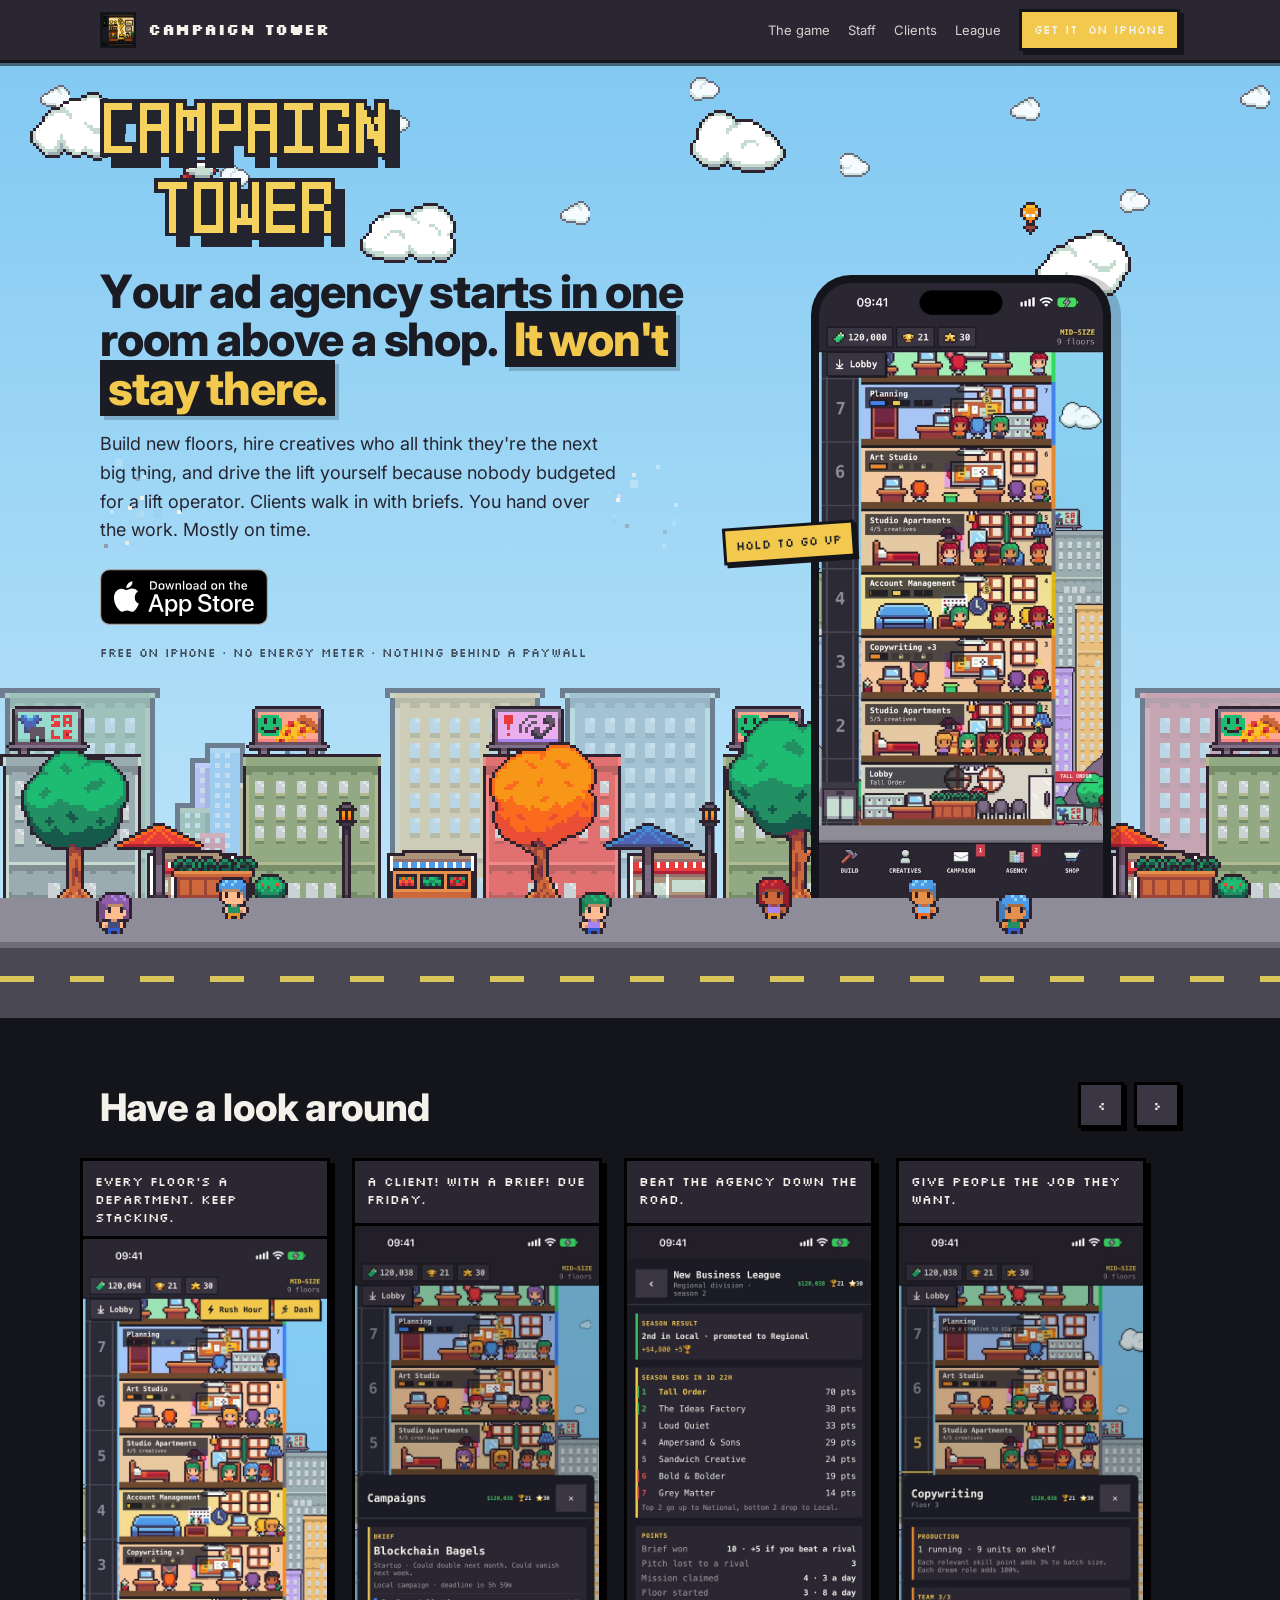
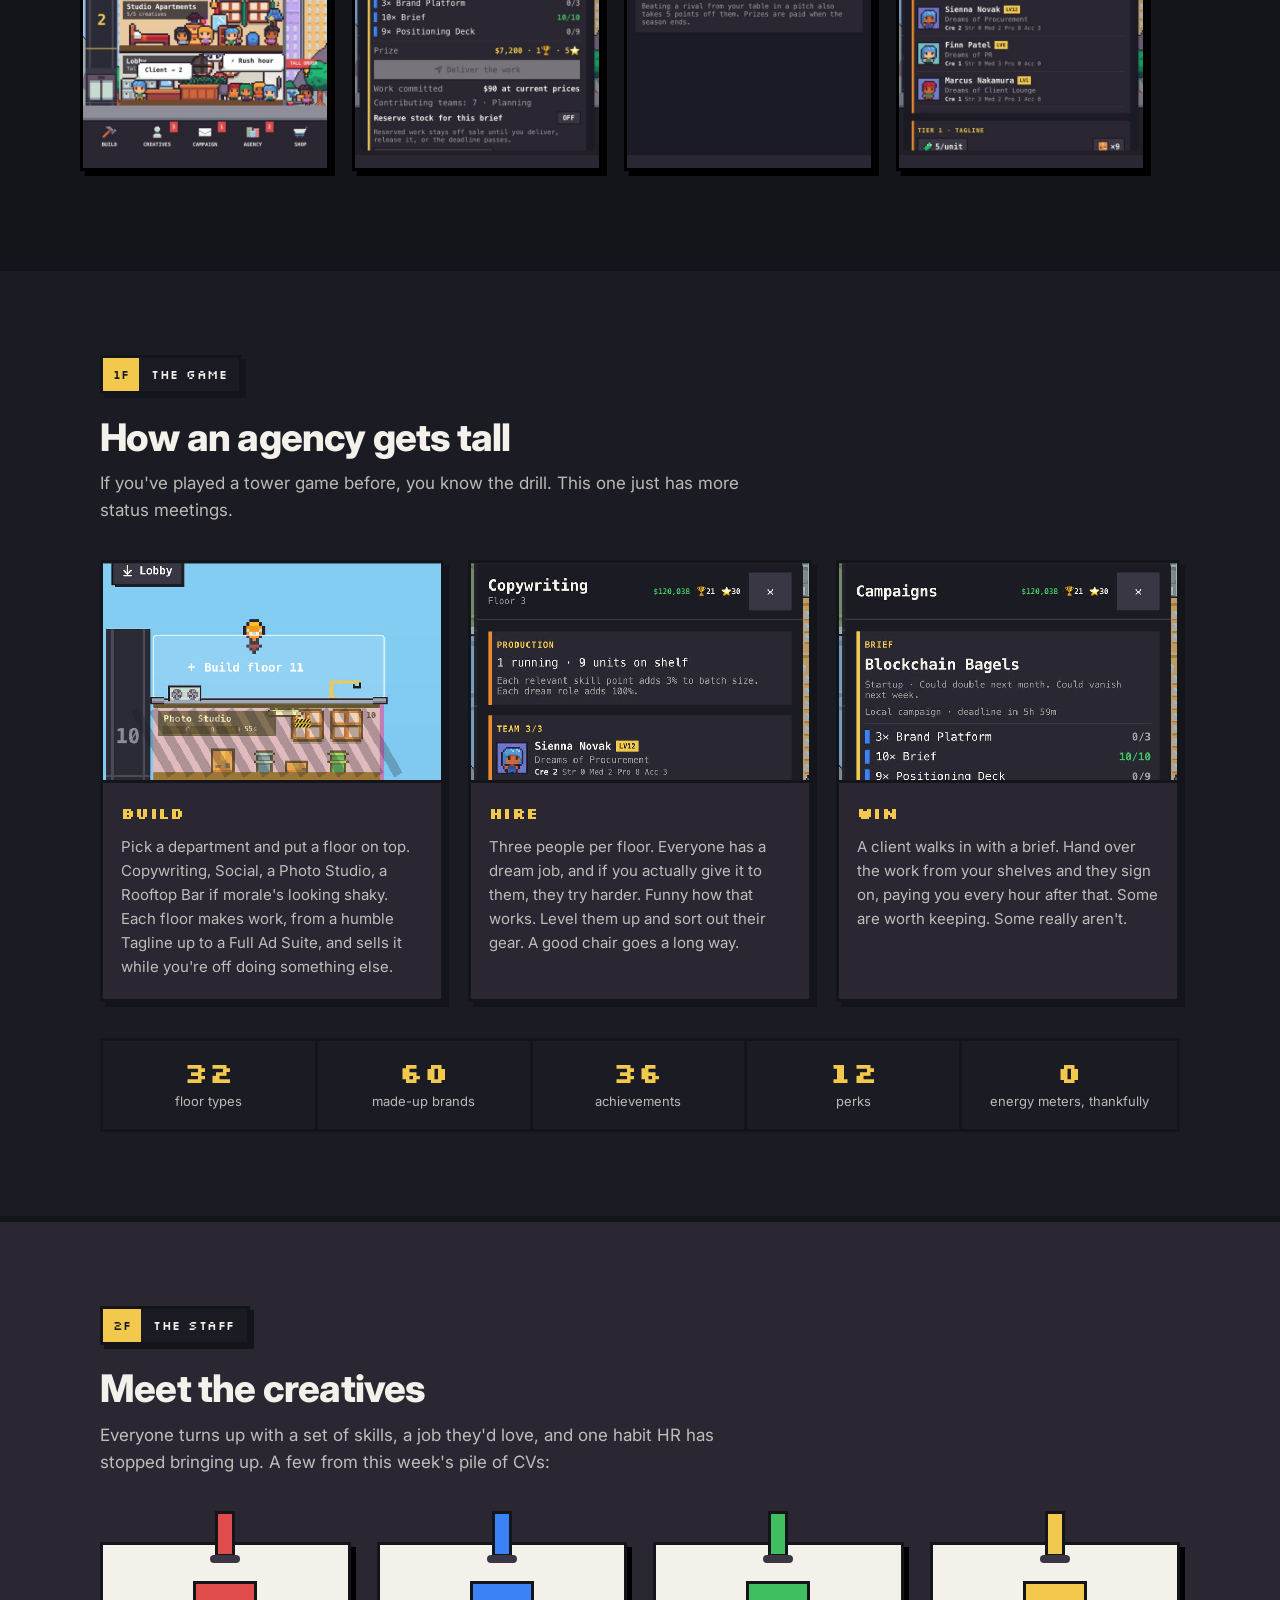
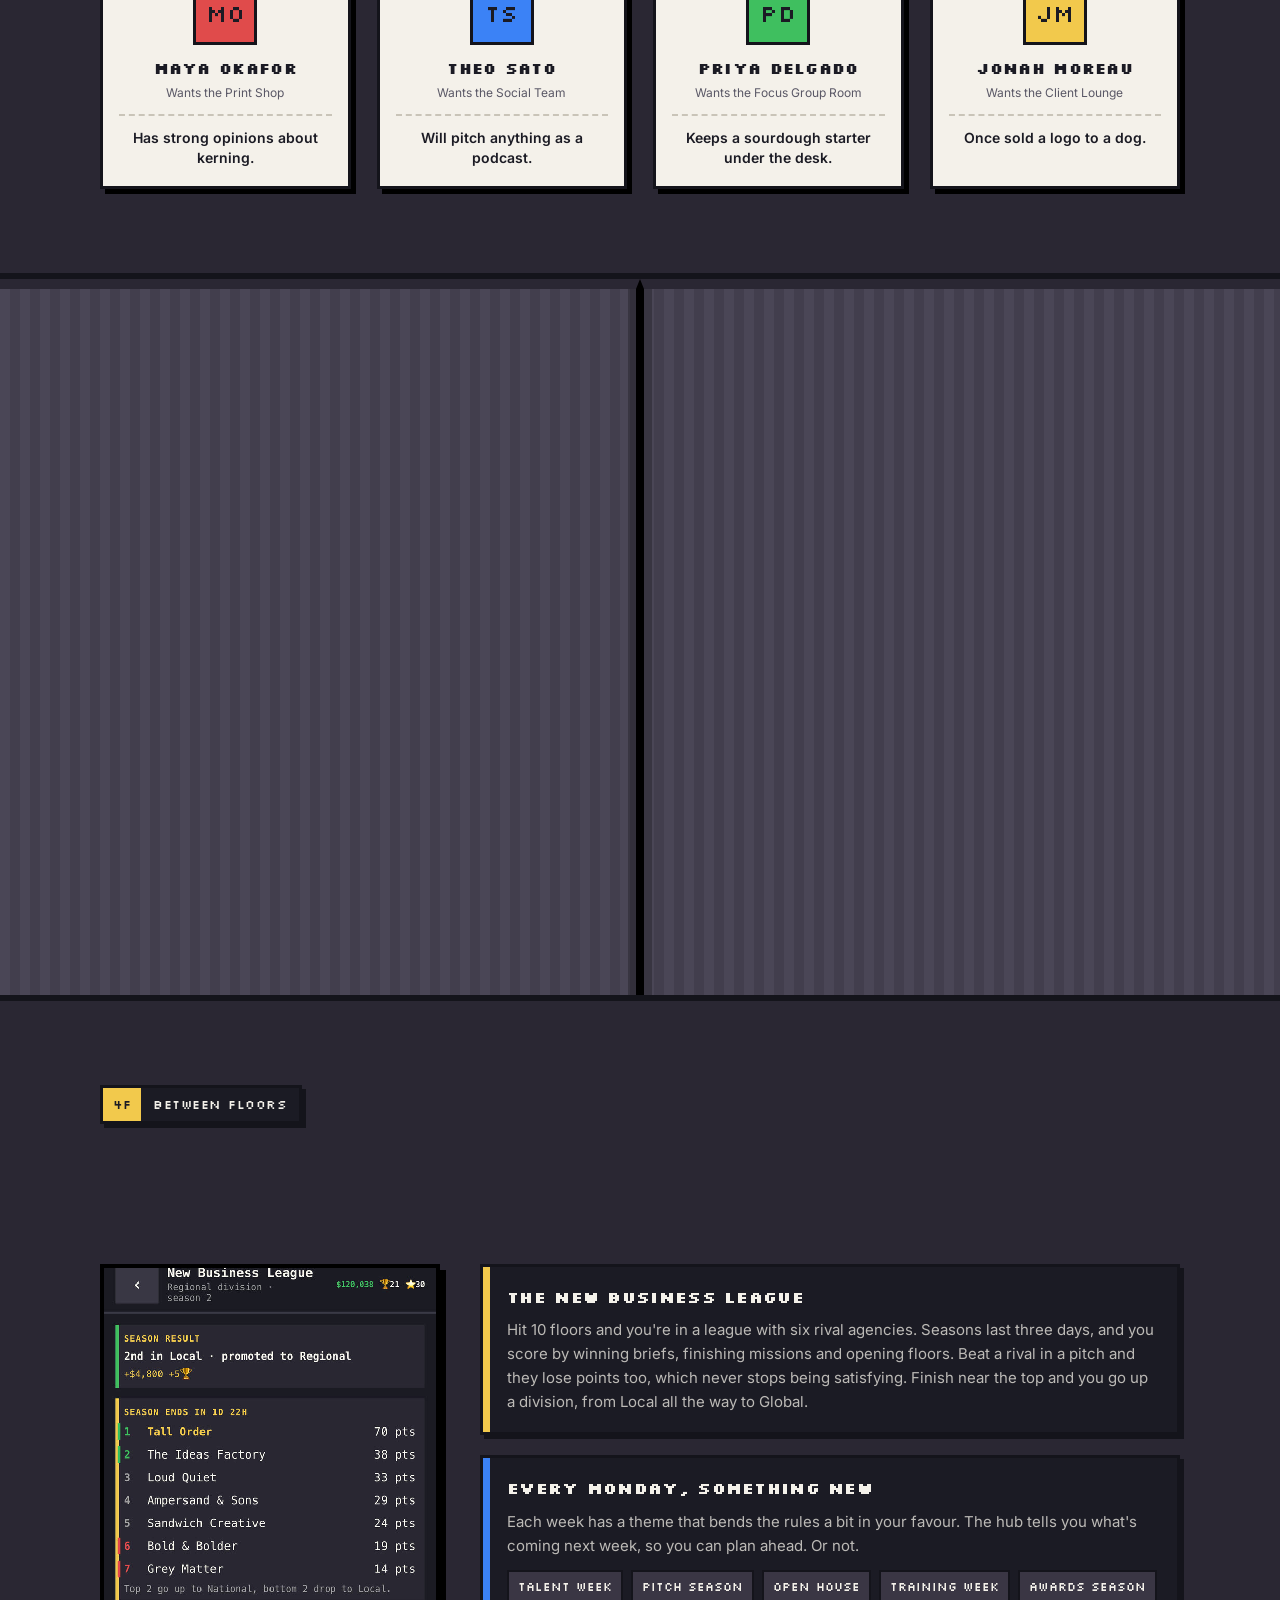
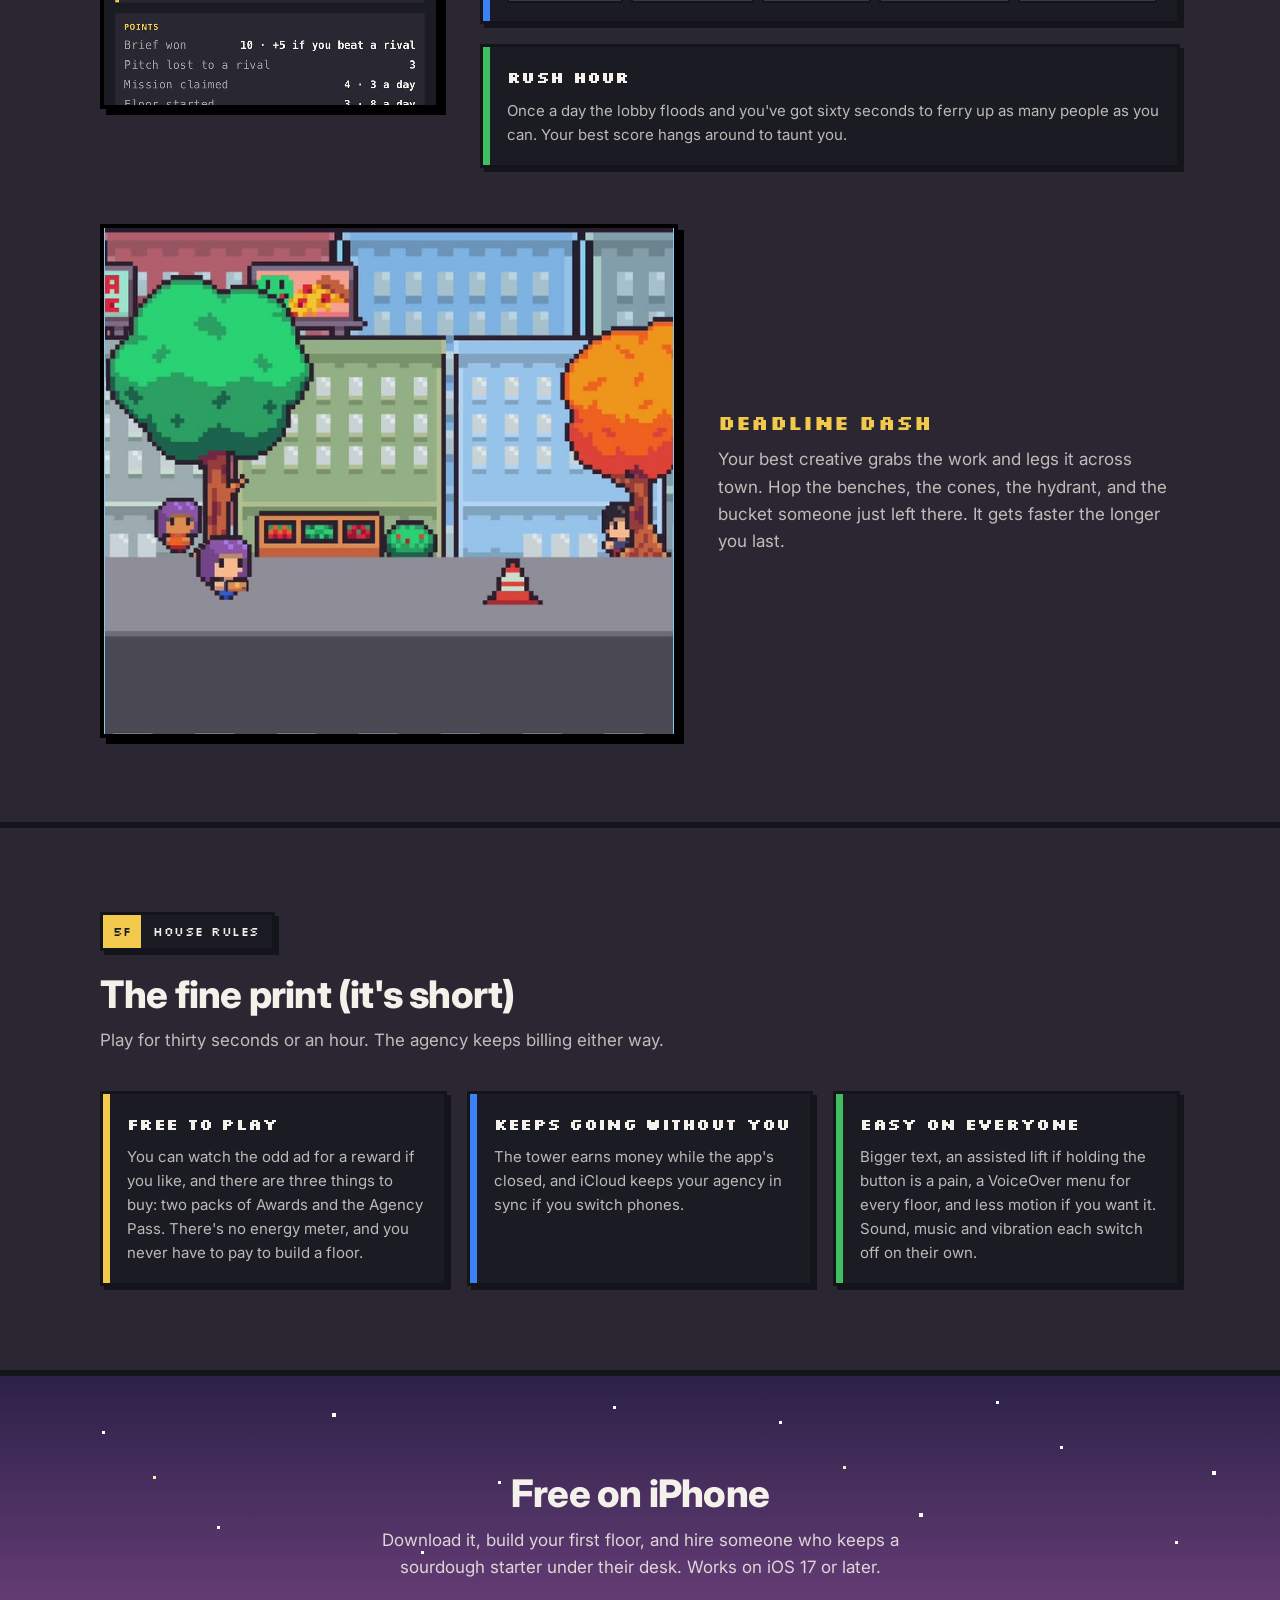
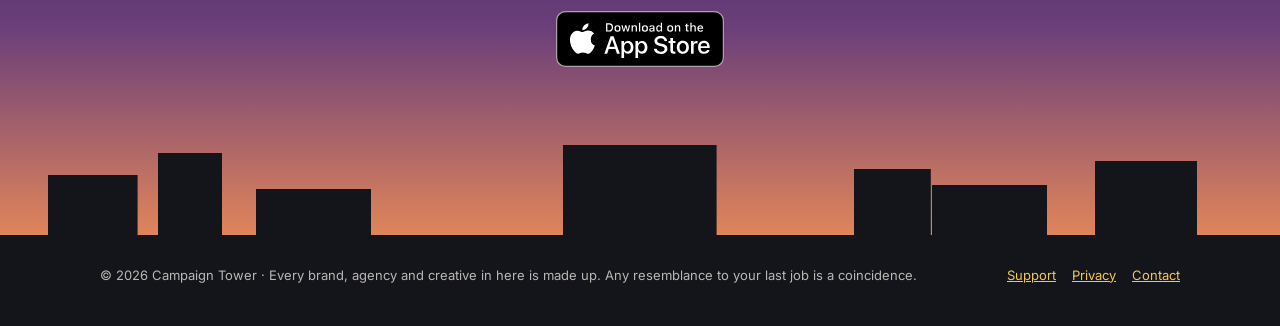
==== commit 07524e22: "Tower screenshot with the lobby's mini-games" ====
--- a/index.html
+++ b/index.html
@@ -84,7 +84,7 @@
     <div class="arrows"><button type="button" data-dir="-1" aria-label="Previous screenshots">‹</button><button type="button" data-dir="1" aria-label="Next screenshots">›</button></div>
   </div>
   <div class="track" tabindex="0" aria-label="Screenshots">
-    <figure class="card"><p>Every floor's a department. Keep stacking.</p><img src="img/shots/01-tower.jpg" alt="The tower from the lobby up, every floor busy with pixel creatives" width="540" height="1170" loading="lazy"></figure>
+    <figure class="card"><p>Every floor's a department. Keep stacking.</p><img src="img/shots/01-tower.jpg" alt="The tower from the lobby up: a Rush Hour crowd waits inside and a creative stands under the awning, ready for Deadline Dash" width="540" height="1170" loading="lazy"></figure>
     <figure class="card"><p>A client! With a brief! Due Friday.</p><img src="img/shots/02-campaign.jpg" alt="A campaign brief with the work to deliver, the odds and the prize" width="540" height="1170" loading="lazy"></figure>
     <figure class="card"><p>Beat the agency down the road.</p><img src="img/shots/03-league.jpg" alt="The New Business League table, seven agencies in a three-day season" width="540" height="1170" loading="lazy"></figure>
     <figure class="card"><p>Give people the job they want.</p><img src="img/shots/04-floor.jpg" alt="A department floor and its team of three creatives" width="540" height="1170" loading="lazy"></figure>
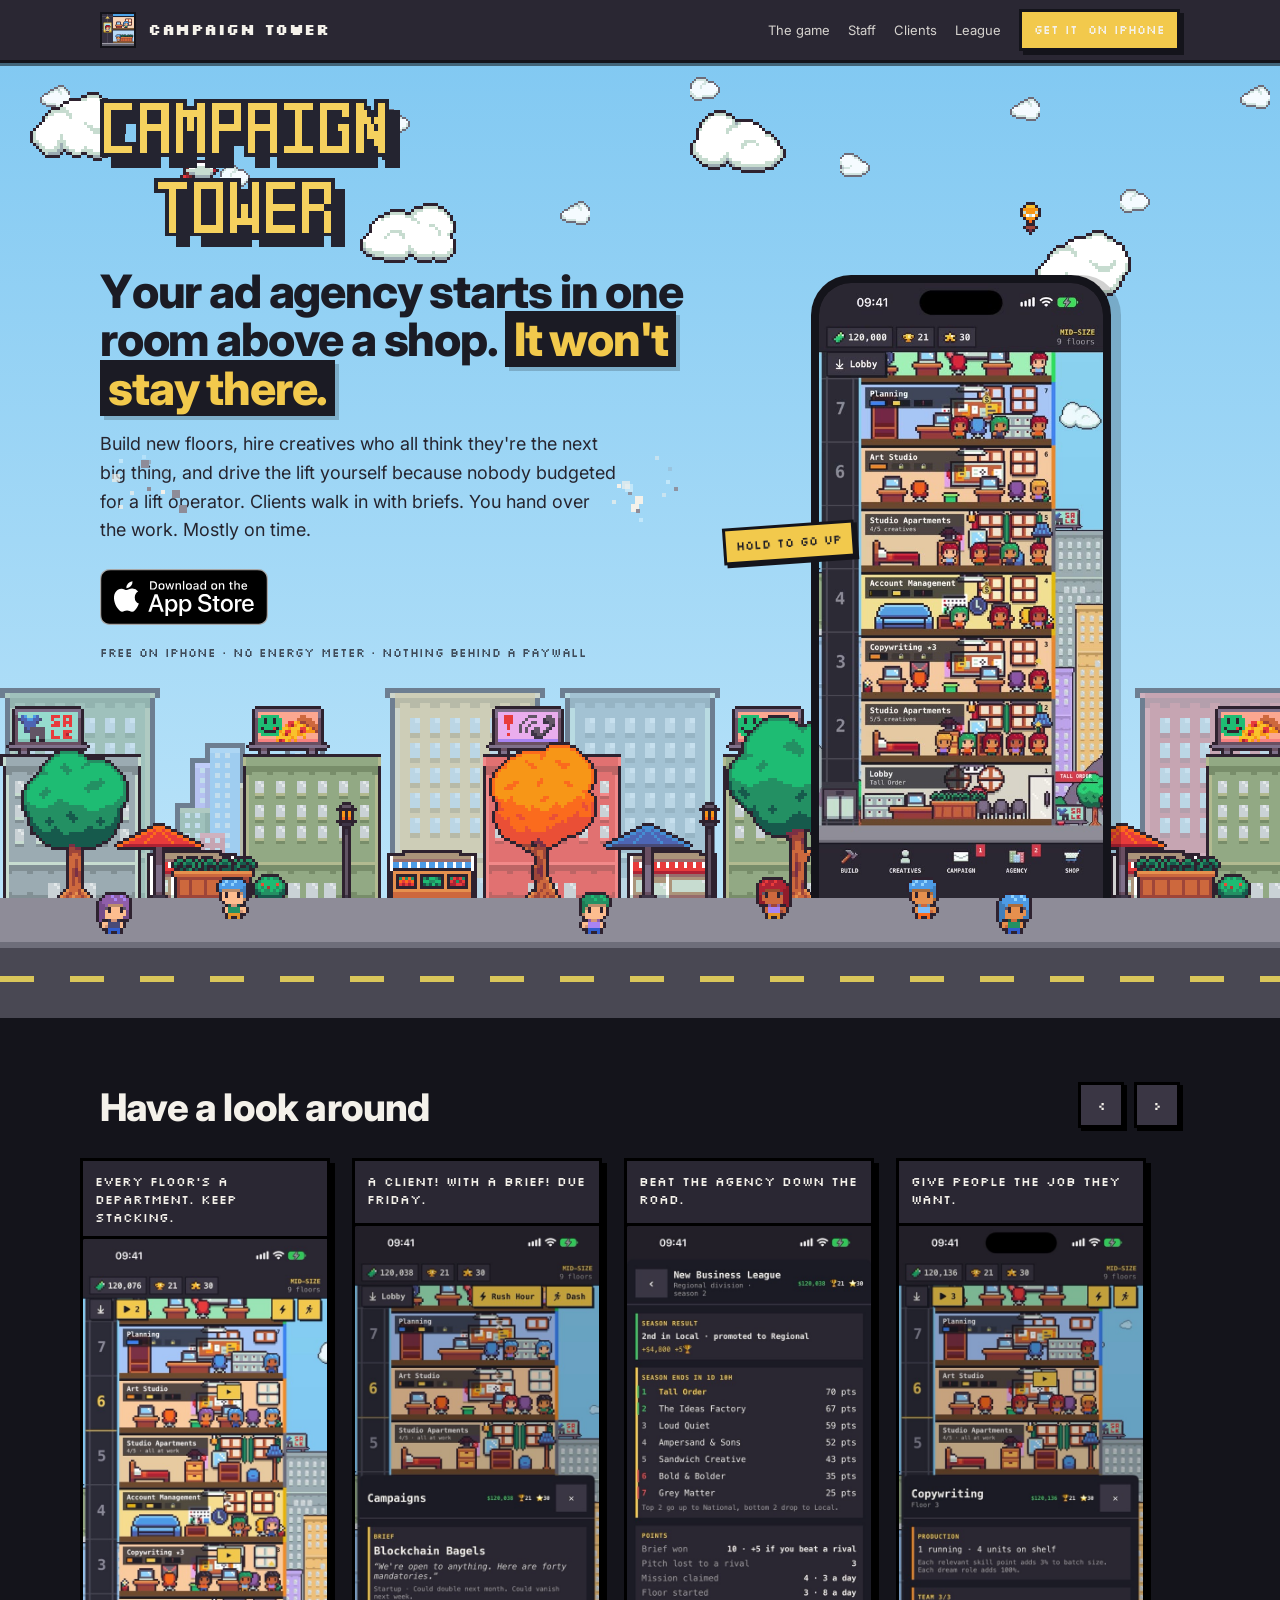
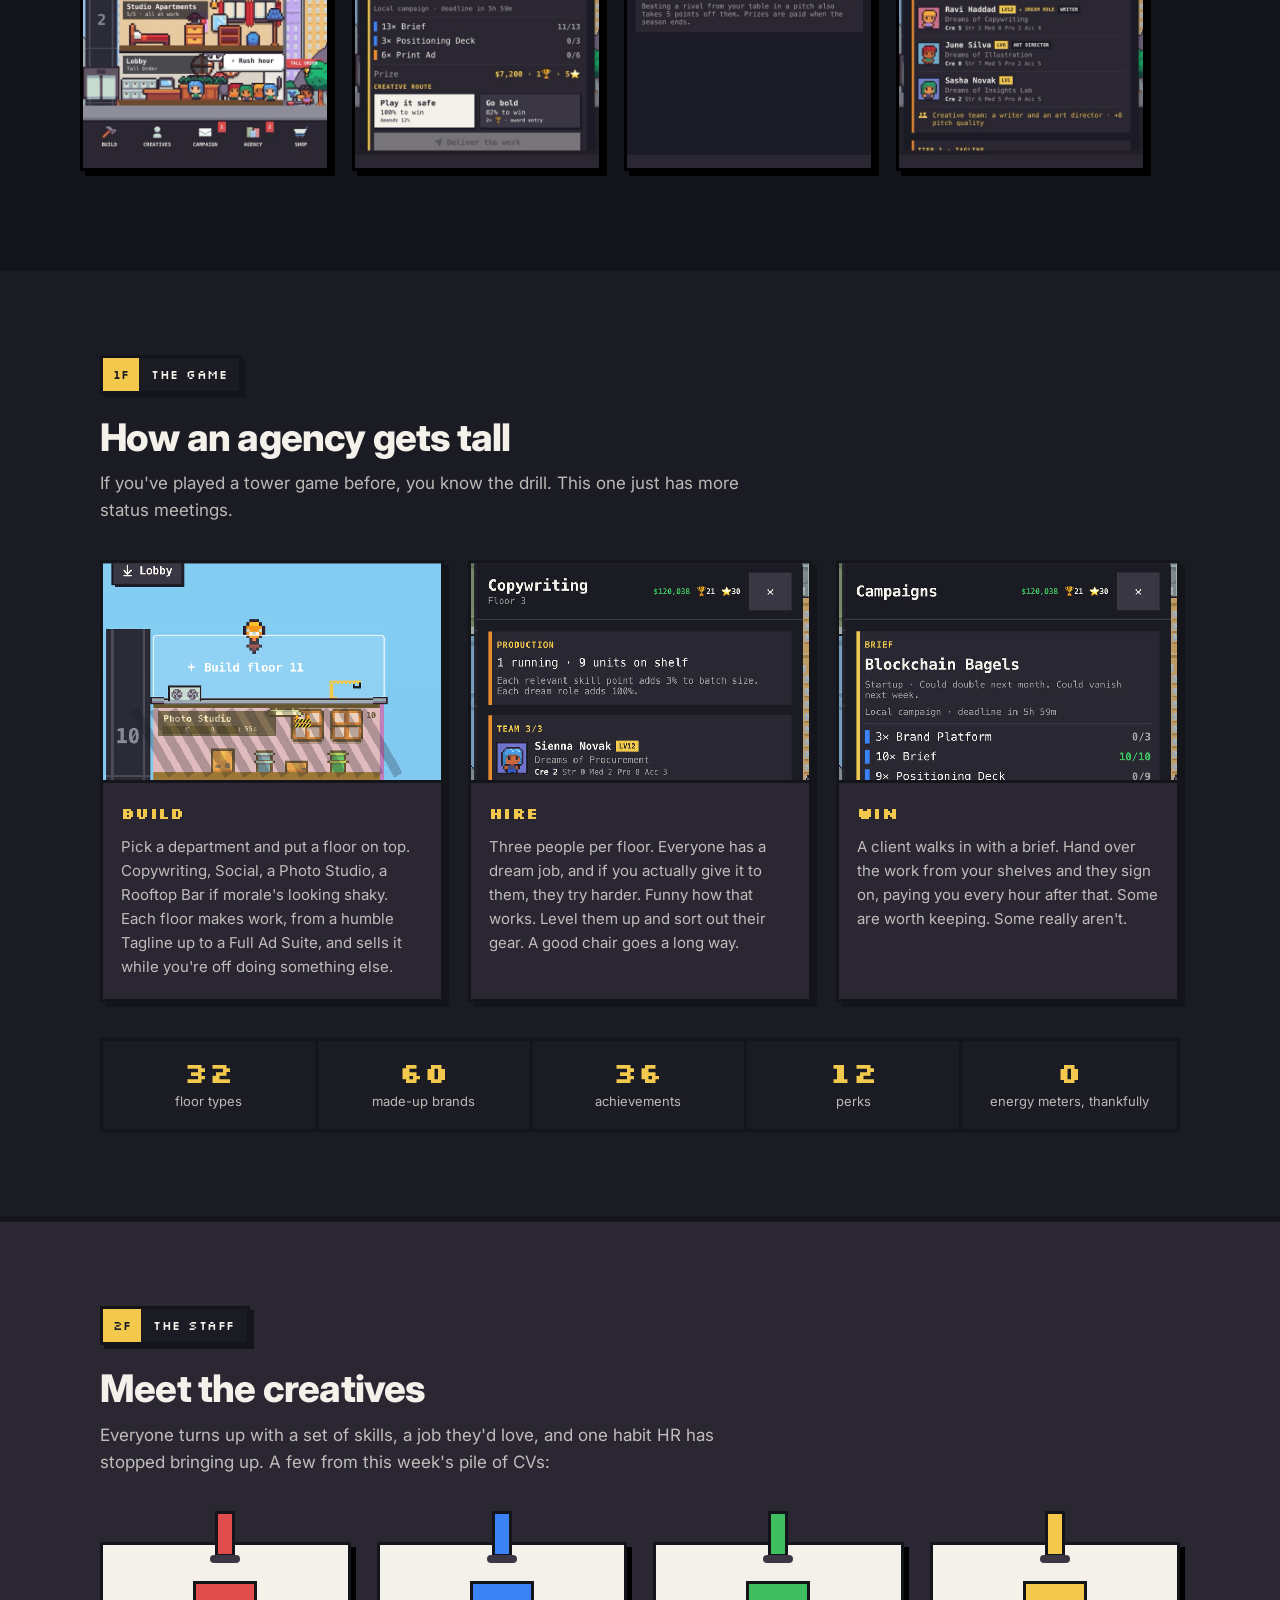
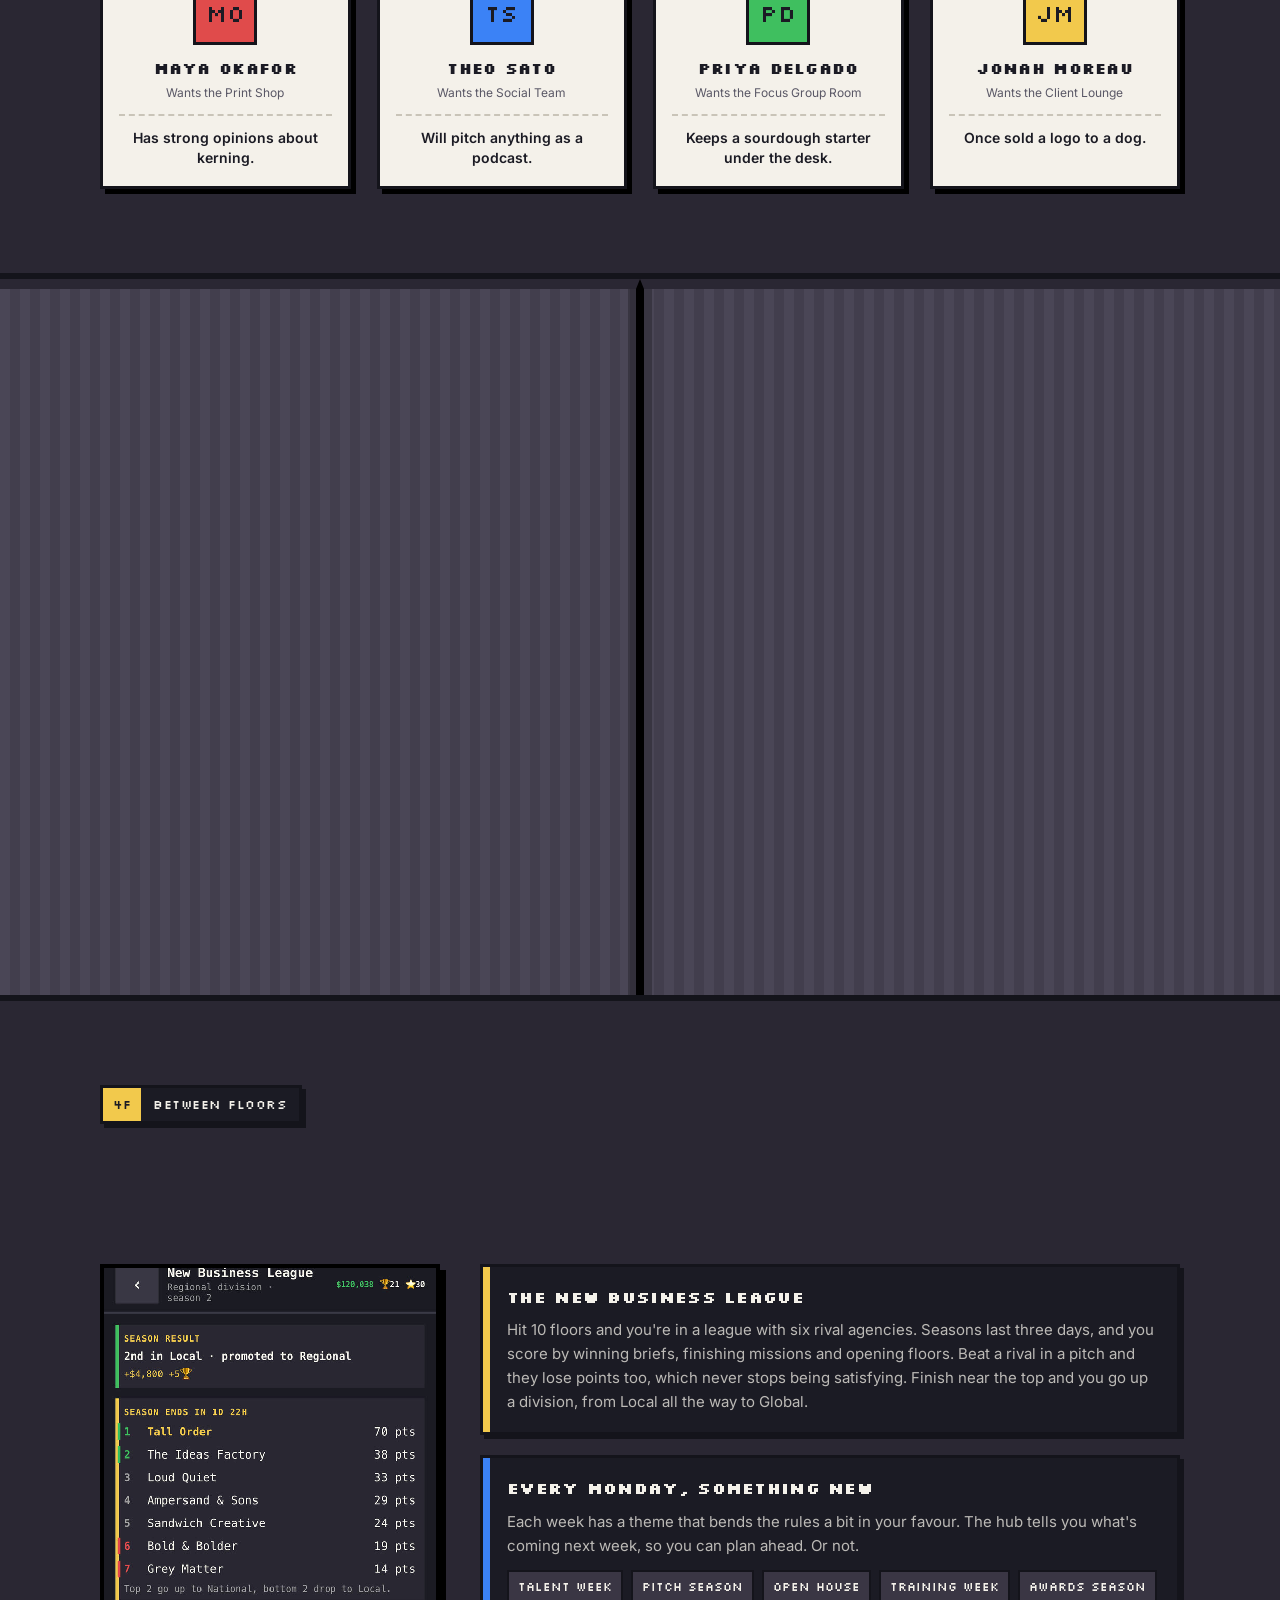
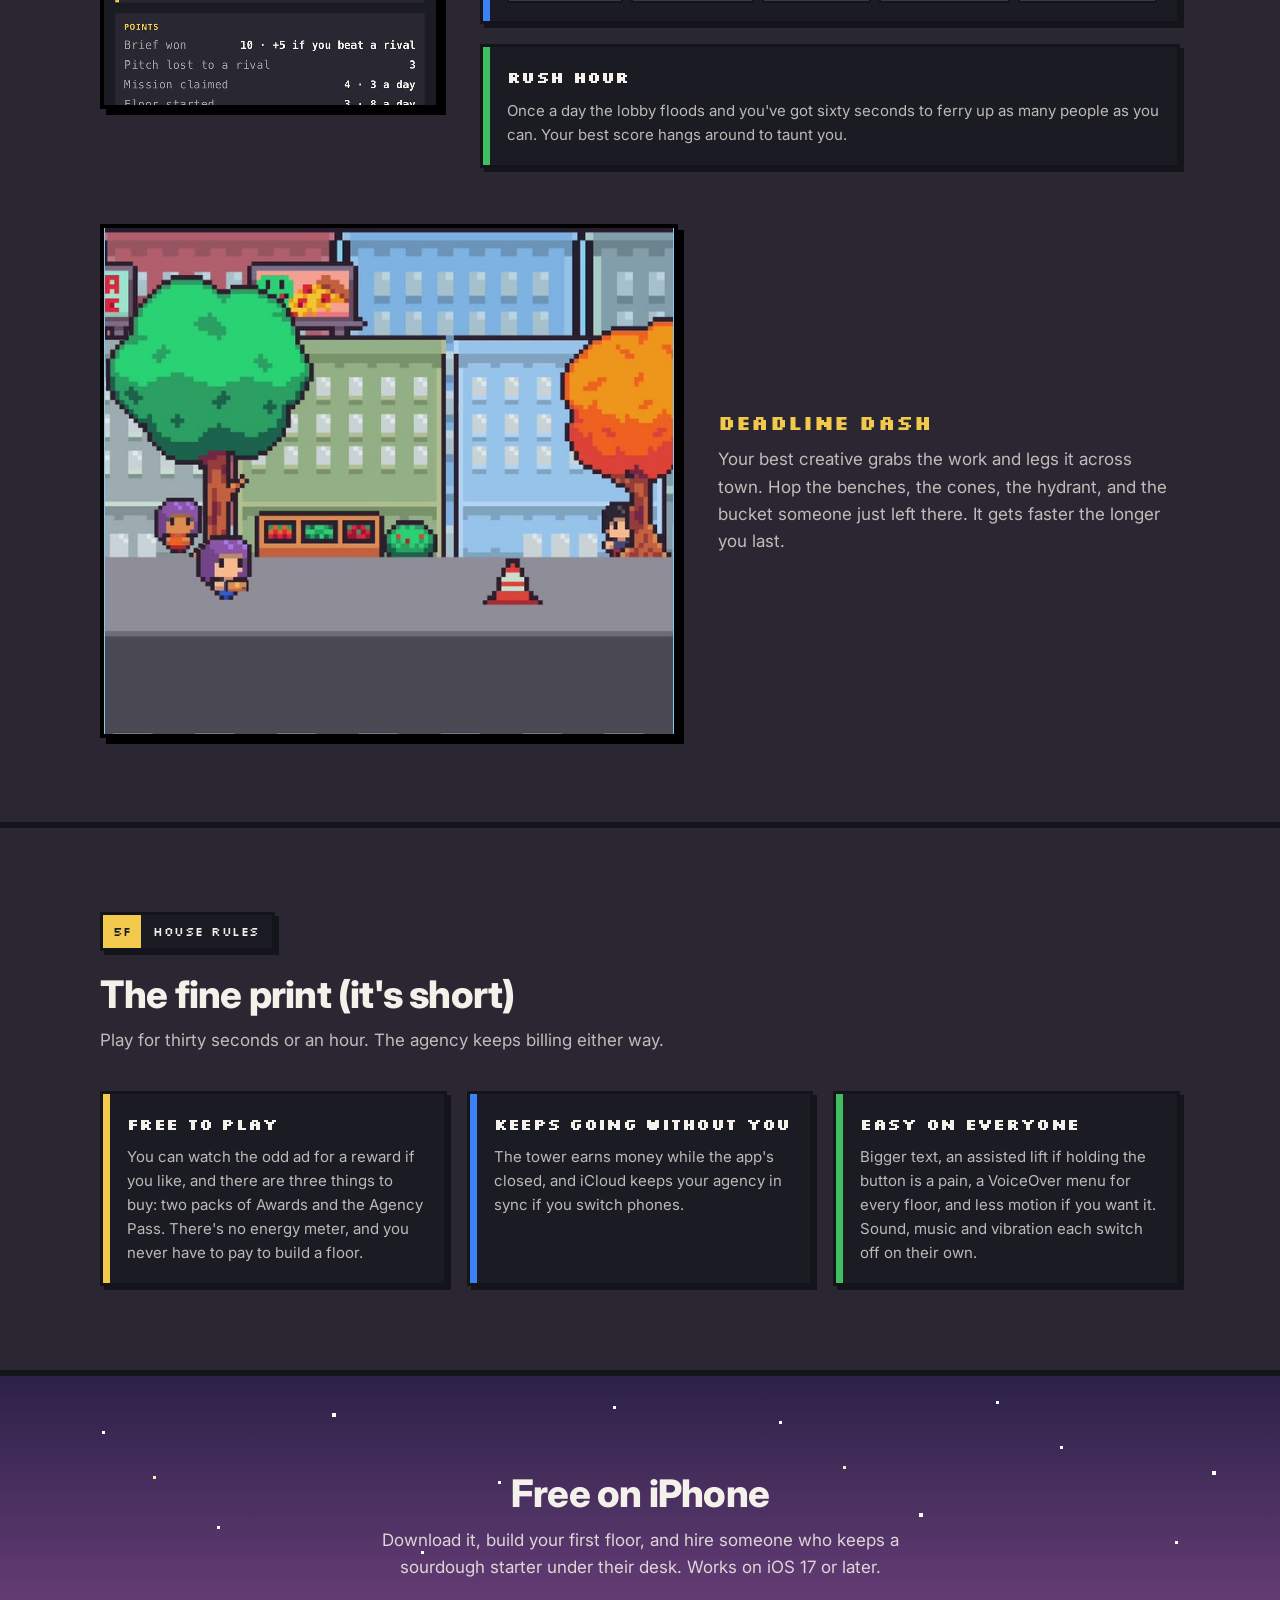
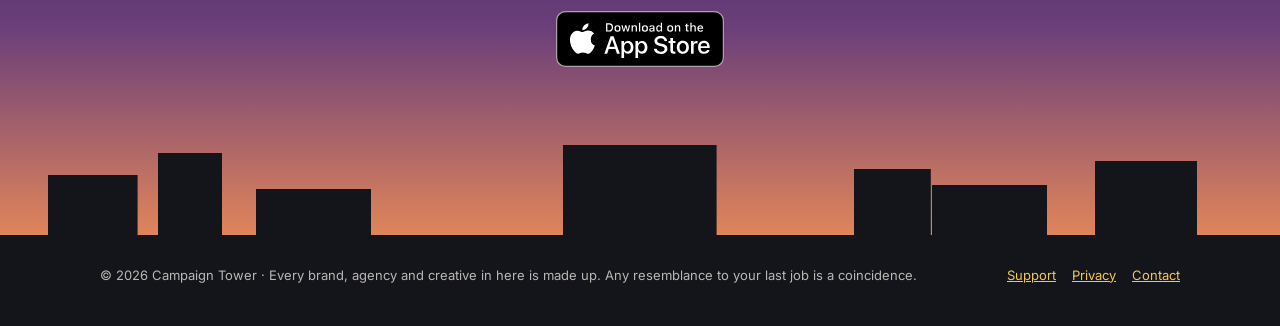
==== commit 1f28fa43: "New screenshots, with an accounts card" ====
--- a/index.html
+++ b/index.html
@@ -85,12 +85,13 @@
   </div>
   <div class="track" tabindex="0" aria-label="Screenshots">
     <figure class="card"><p>Every floor's a department. Keep stacking.</p><img src="img/shots/01-tower.jpg" alt="The tower from the lobby up: a Rush Hour crowd waits inside and a creative stands under the awning, ready for Deadline Dash" width="540" height="1170" loading="lazy"></figure>
-    <figure class="card"><p>A client! With a brief! Due Friday.</p><img src="img/shots/02-campaign.jpg" alt="A campaign brief with the work to deliver, the odds and the prize" width="540" height="1170" loading="lazy"></figure>
+    <figure class="card"><p>A client! With a brief! Due Friday.</p><img src="img/shots/02-campaign.jpg" alt="A campaign brief: the client's quote, the work to deliver, and the choice to play it safe or go bold" width="540" height="1170" loading="lazy"></figure>
     <figure class="card"><p>Beat the agency down the road.</p><img src="img/shots/03-league.jpg" alt="The New Business League table, seven agencies in a three-day season" width="540" height="1170" loading="lazy"></figure>
-    <figure class="card"><p>Give people the job they want.</p><img src="img/shots/04-floor.jpg" alt="A department floor and its team of three creatives" width="540" height="1170" loading="lazy"></figure>
+    <figure class="card"><p>Give people the job they want.</p><img src="img/shots/04-floor.jpg" alt="The Copywriting floor: a writer in their dream role and an art director make a creative team" width="540" height="1170" loading="lazy"></figure>
     <figure class="card"><p>The work has to get there somehow.</p><img src="img/shots/05-dash.jpg" alt="Deadline Dash: a creative running down the high street" width="540" height="1170" loading="lazy"></figure>
     <figure class="card"><p>Something different every week.</p><img src="img/shots/06-agency.jpg" alt="The agency hub with this week's event, perks, missions and mini-games" width="540" height="1170" loading="lazy"></figure>
     <figure class="card"><p>There's always another floor.</p><img src="img/shots/07-top.jpg" alt="The top of the tower with the next floor ready to build" width="540" height="1170" loading="lazy"></figure>
+    <figure class="card"><p>Keep the client sweet. Or re-pitch.</p><img src="img/shots/08-accounts.jpg" alt="The client roster: relationship bars, and one client in review with a re-pitch button" width="540" height="1170" loading="lazy"></figure>
   </div>
 </section>
 
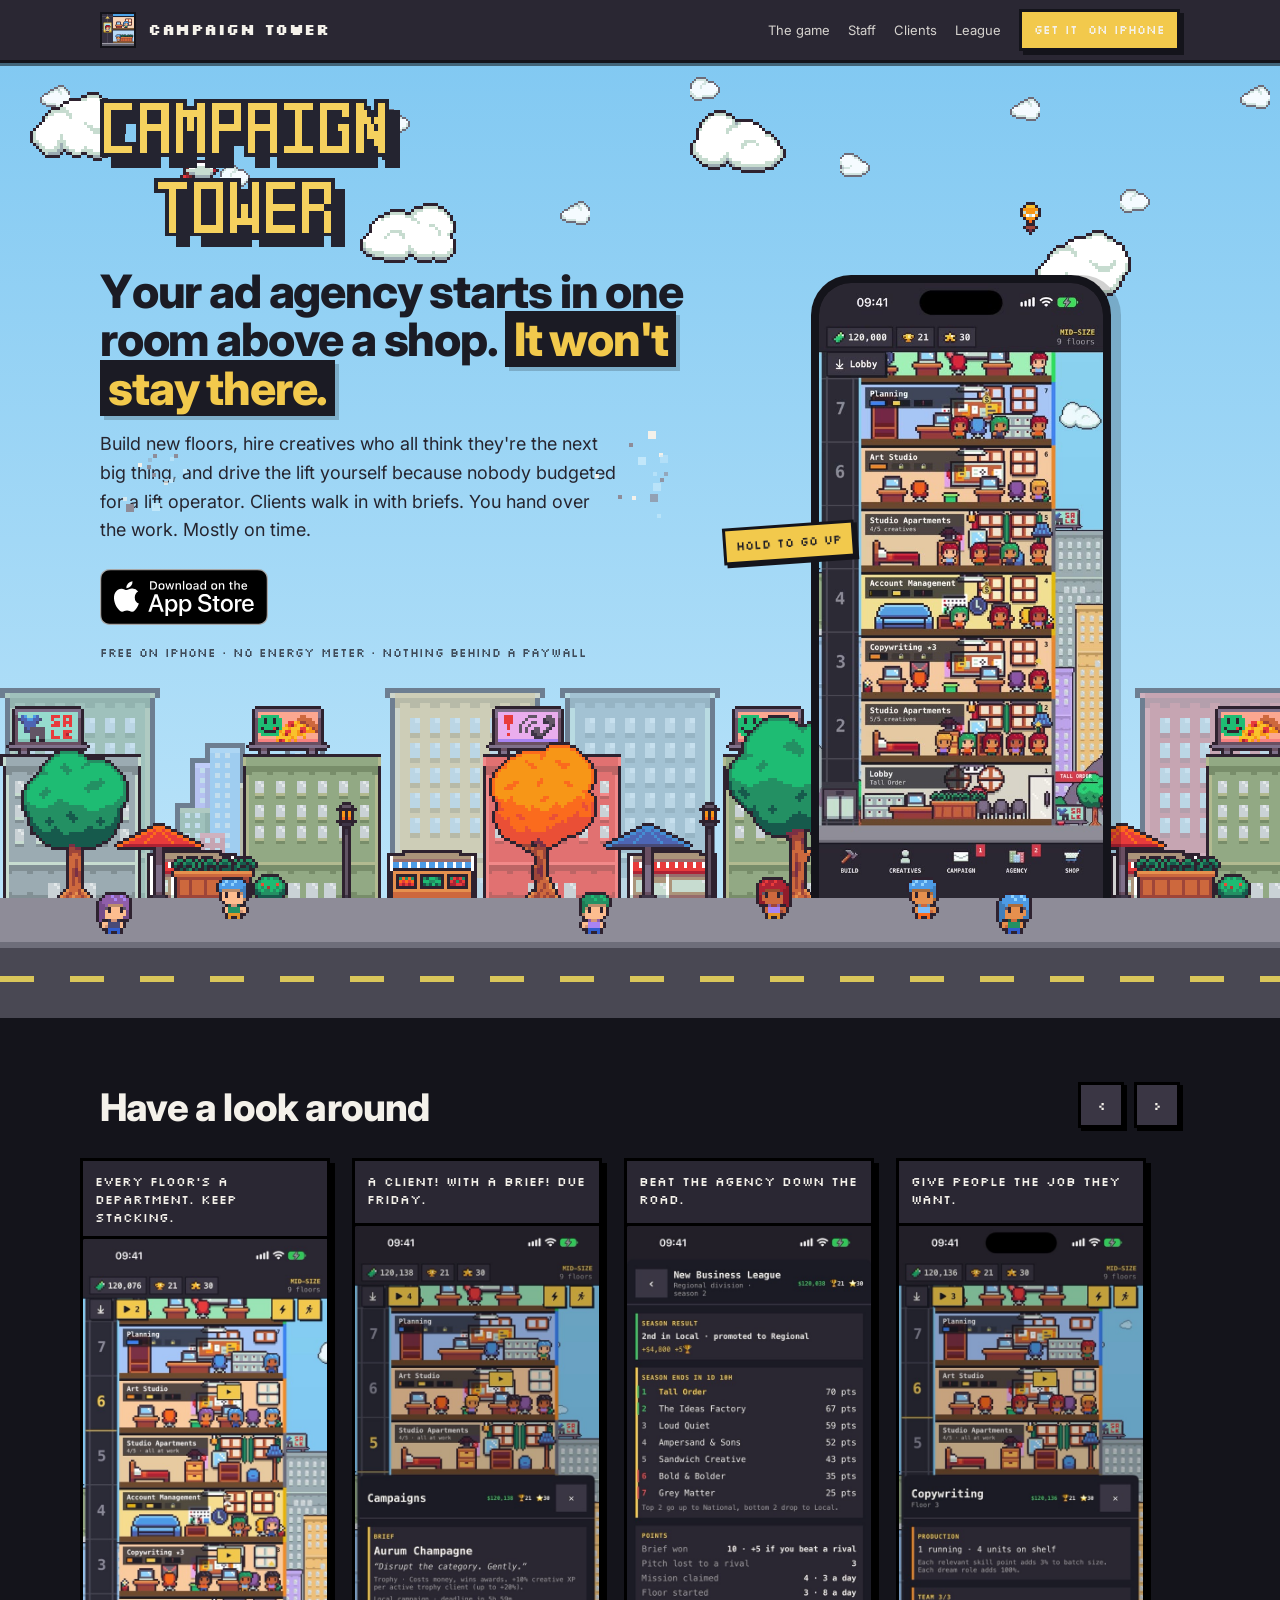
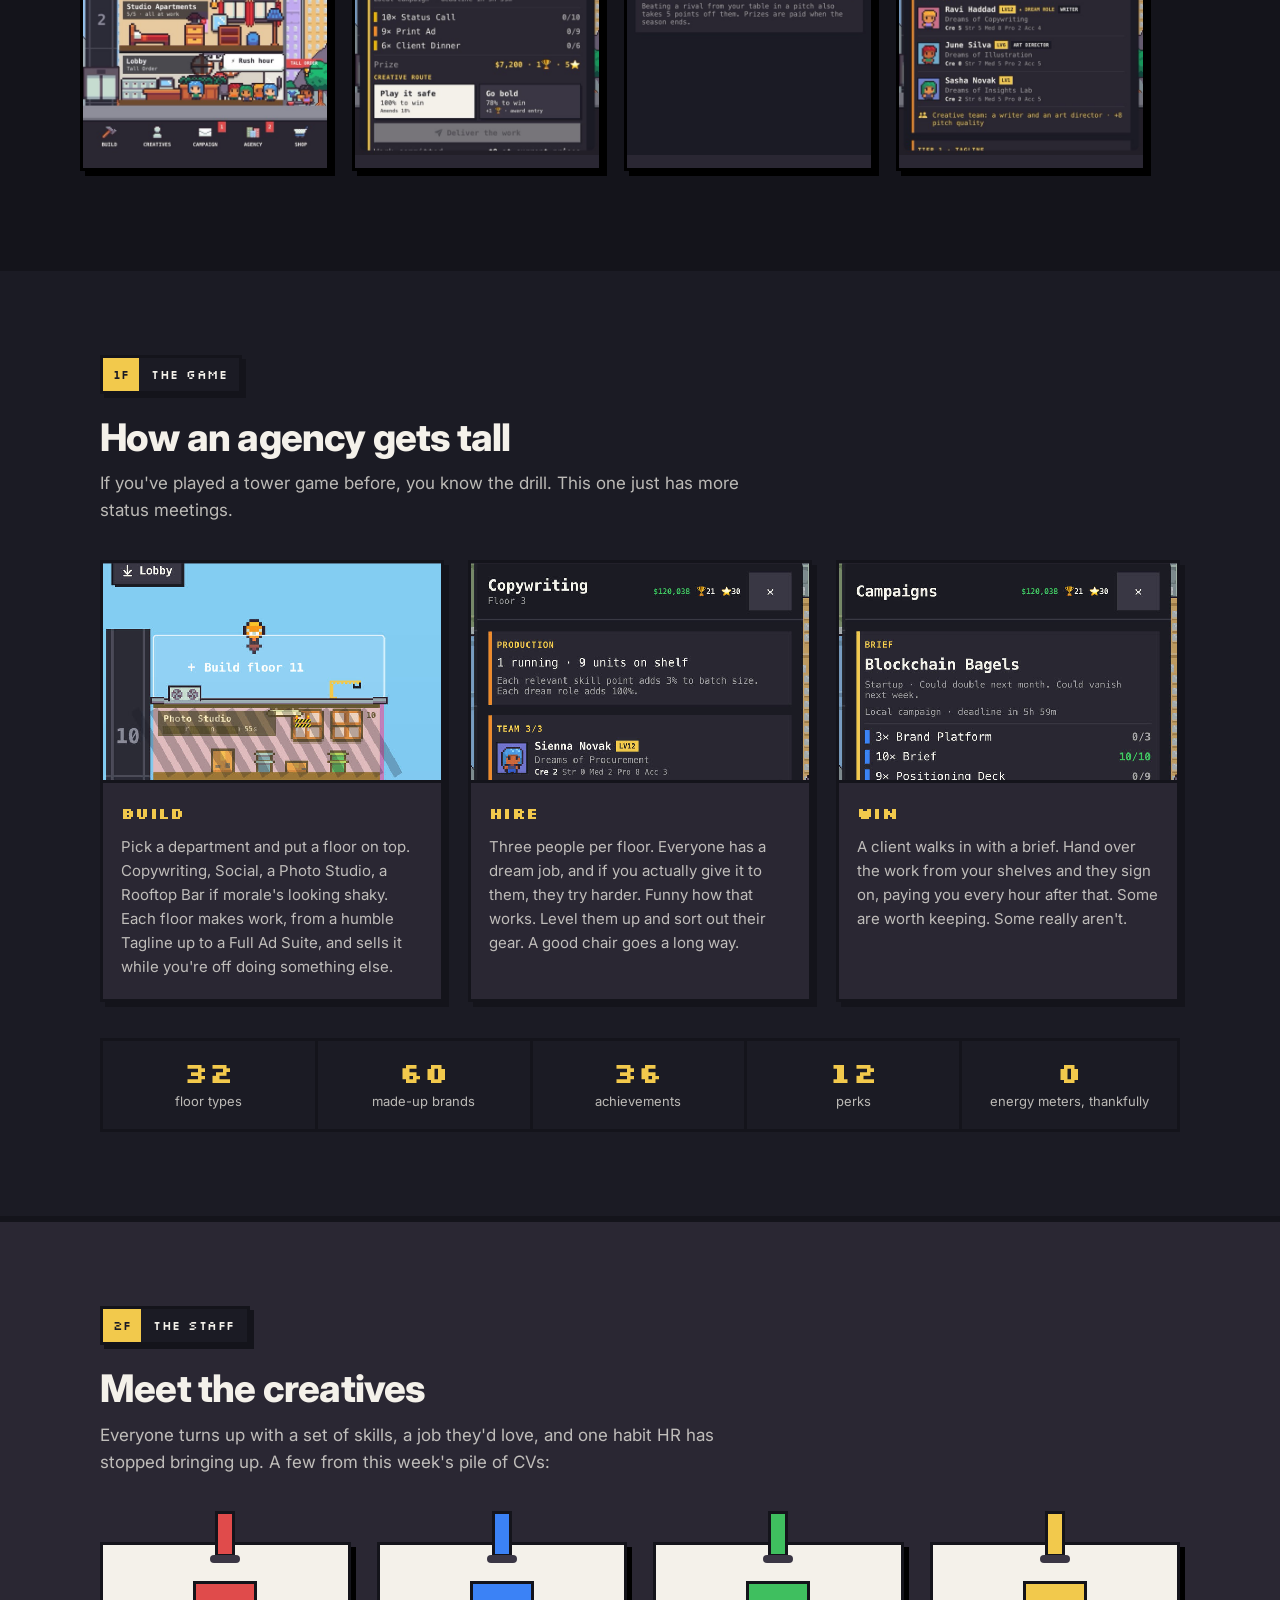
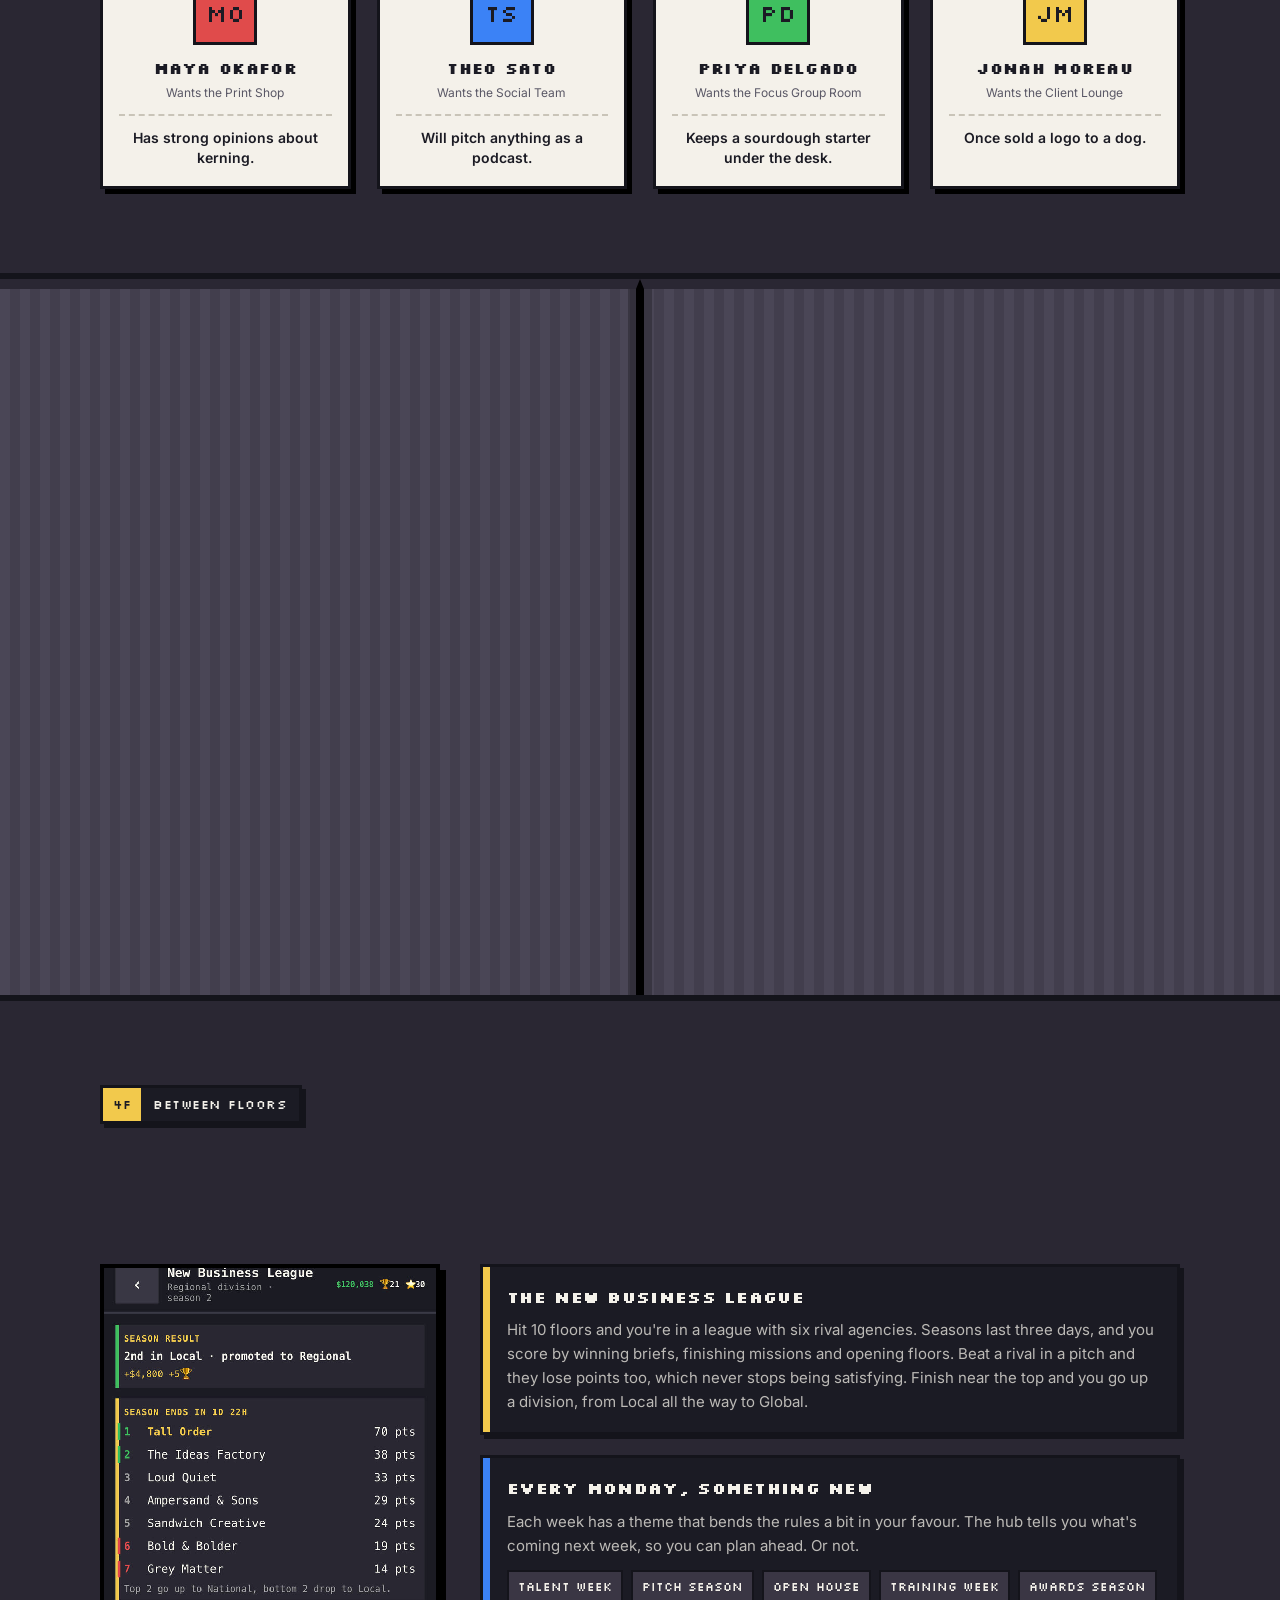
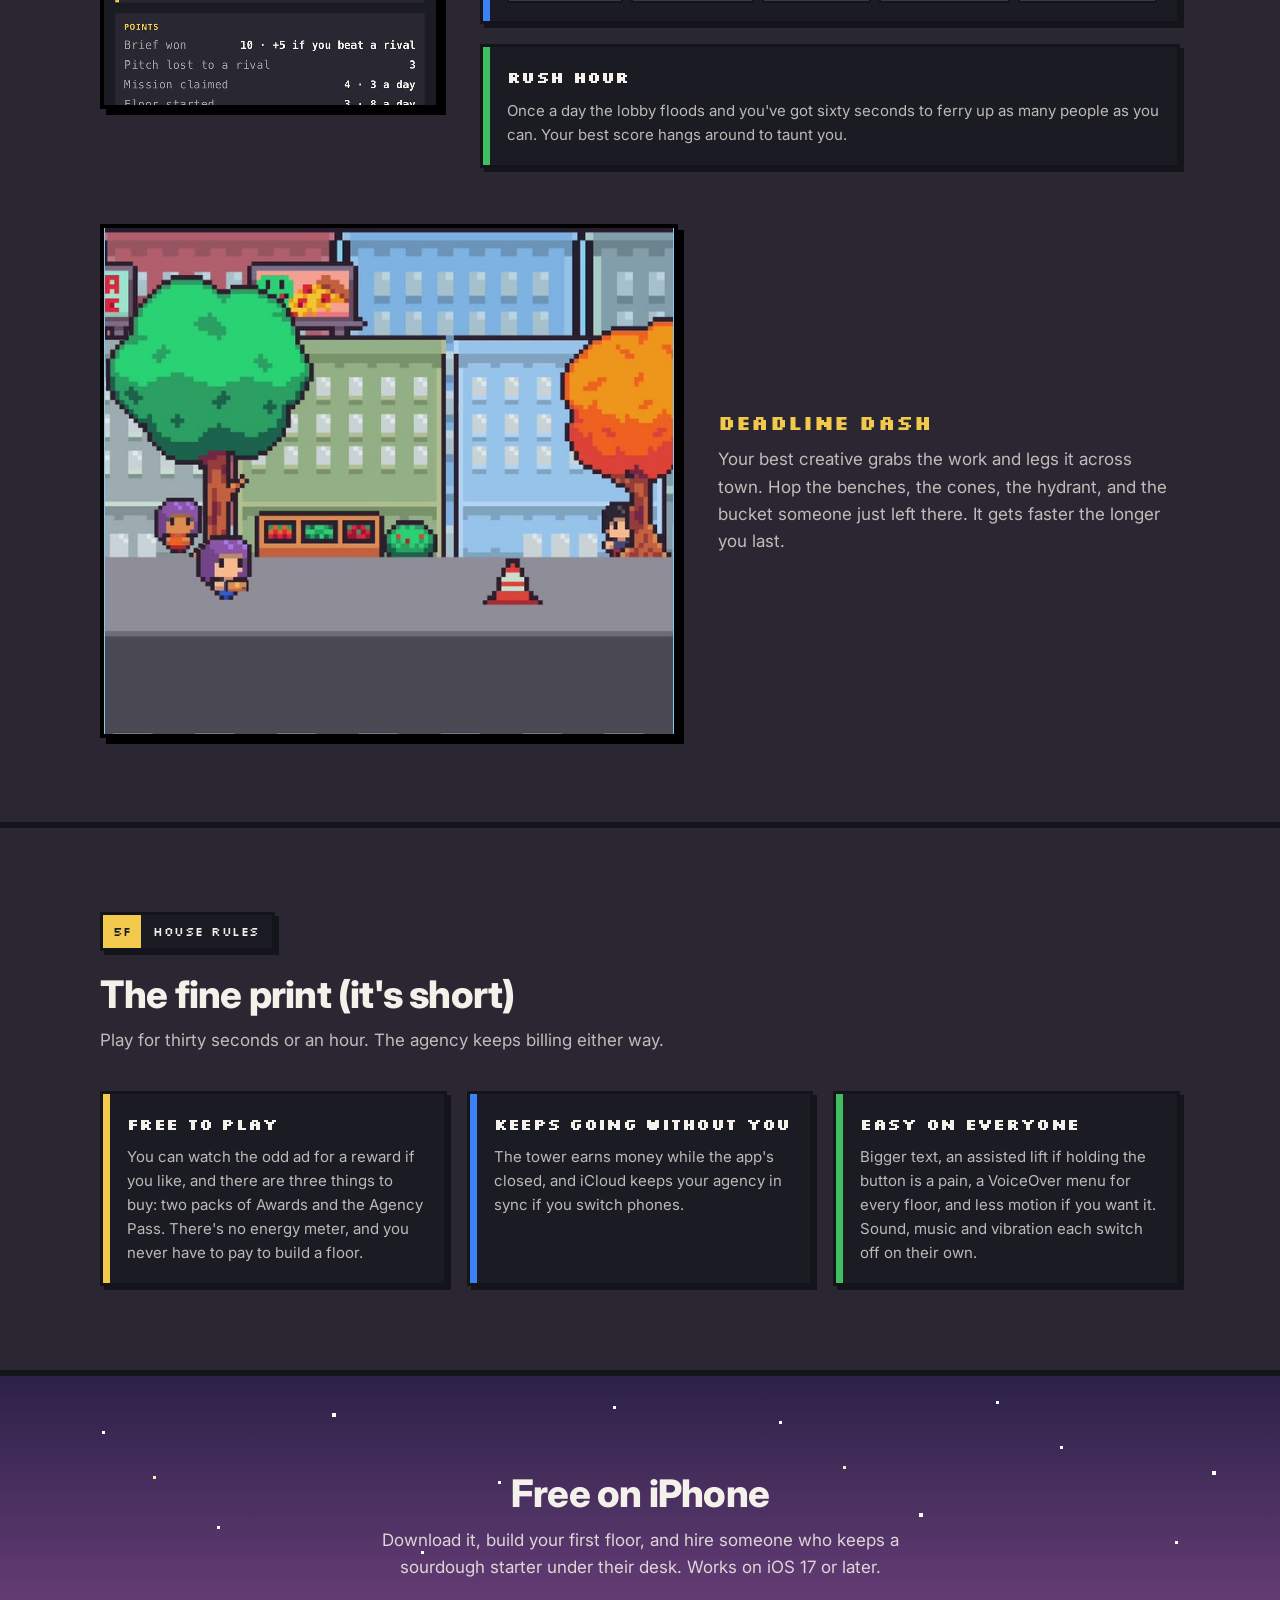
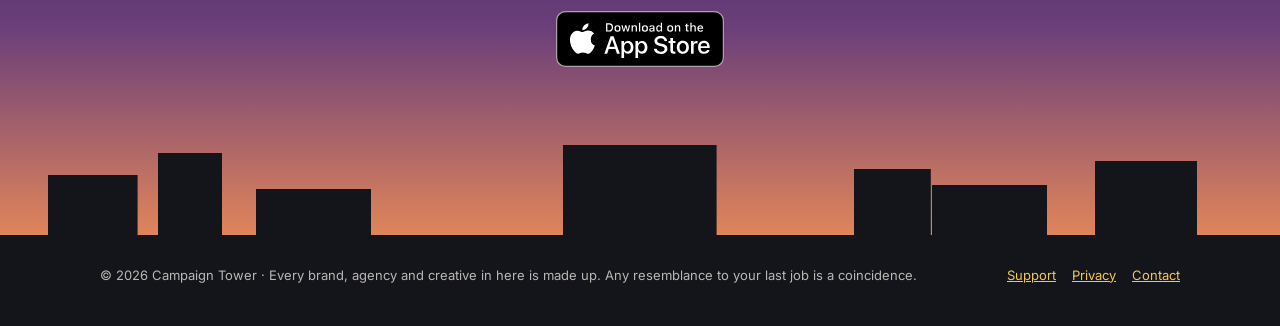
==== commit 237c98e4: "Download buttons link to the App Store" ====
--- a/index.html
+++ b/index.html
@@ -29,8 +29,8 @@
     document.documentElement.classList.add('motion');
     setTimeout(() => { if (!window.__motion) document.documentElement.classList.remove('motion'); }, 3000);
   }
-  // At launch, paste the App Store link here. Every download button uses it.
-  window.APP_STORE_URL = "";
+  // The App Store link. Every download button uses it.
+  window.APP_STORE_URL = "https://apps.apple.com/app/id6804446974";
 </script>
 <script type="application/ld+json">
 {"@context":"https://schema.org","@type":"SoftwareApplication","name":"Campaign Tower","operatingSystem":"iOS 17 or later","applicationCategory":"GameApplication","offers":{"@type":"Offer","price":"0","priceCurrency":"USD"},"description":"A pixel-art idle game about stacking a one-room startup into a global ad agency."}
